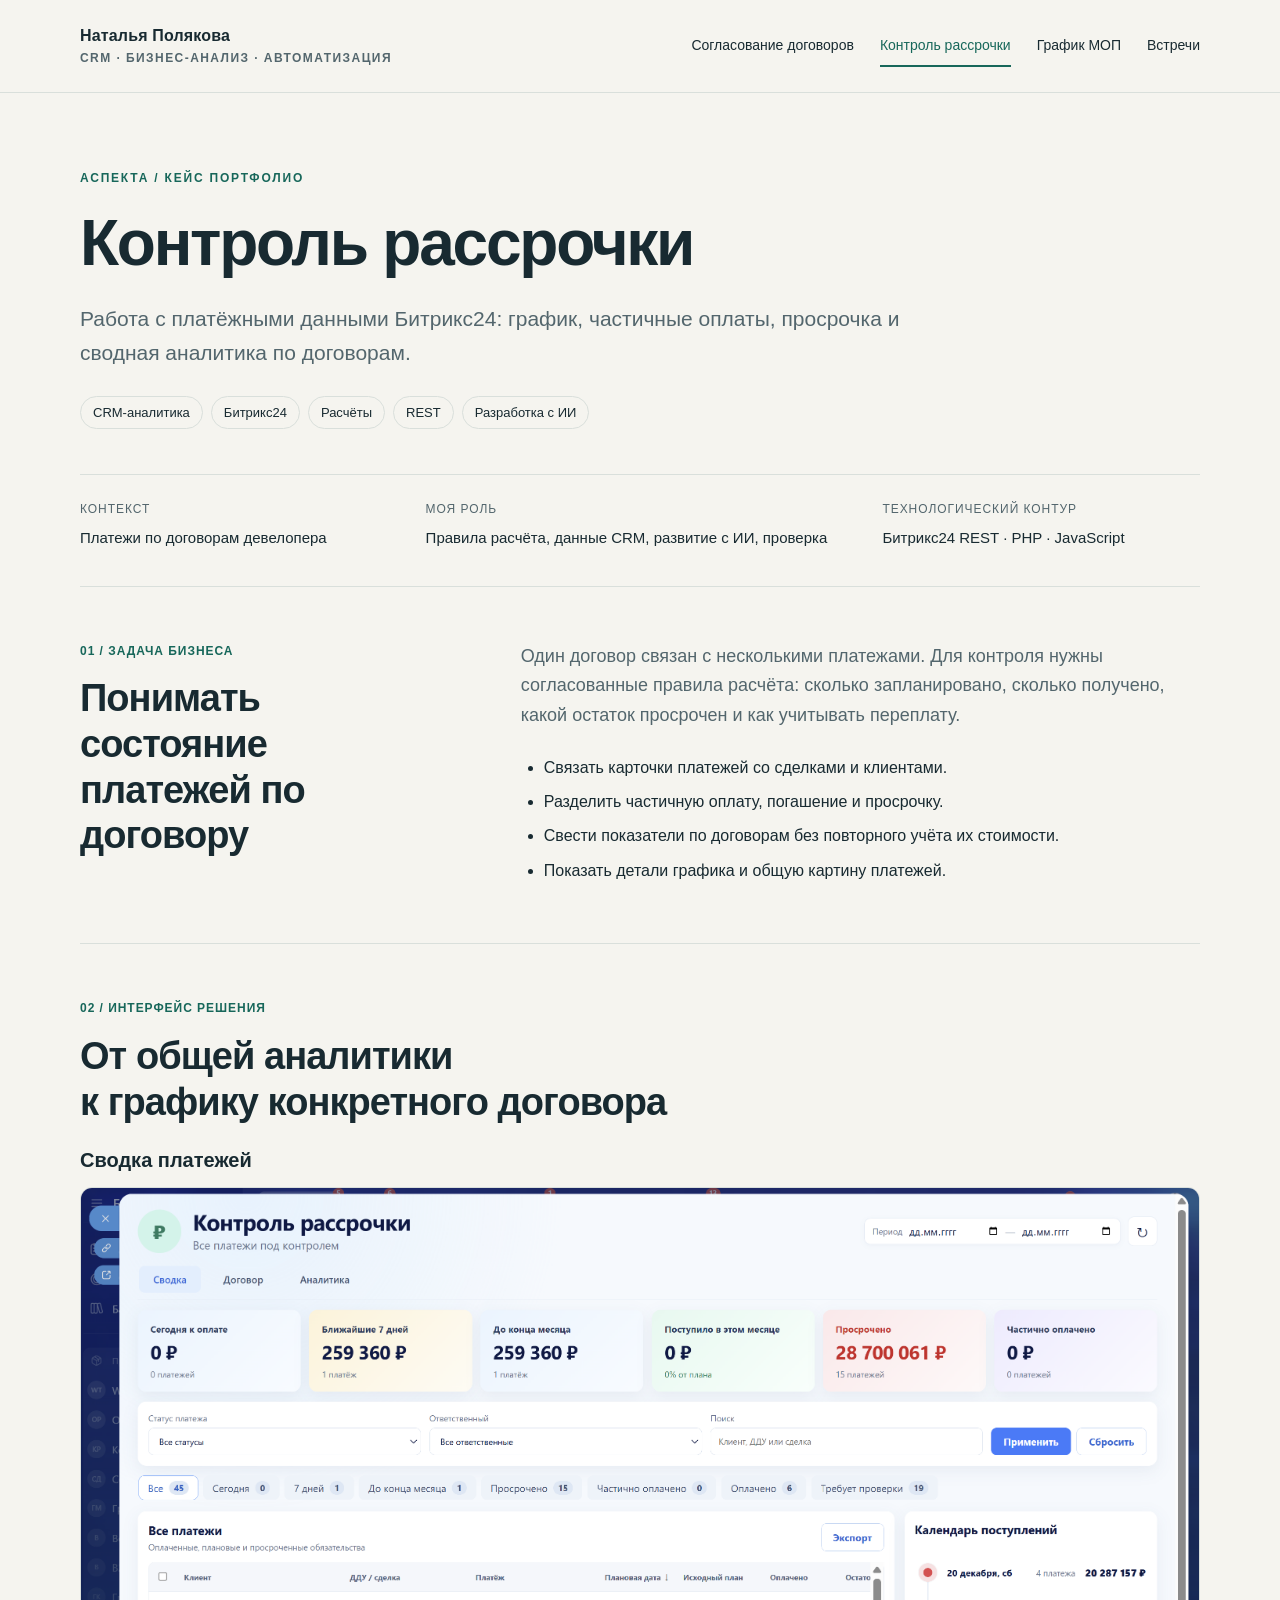
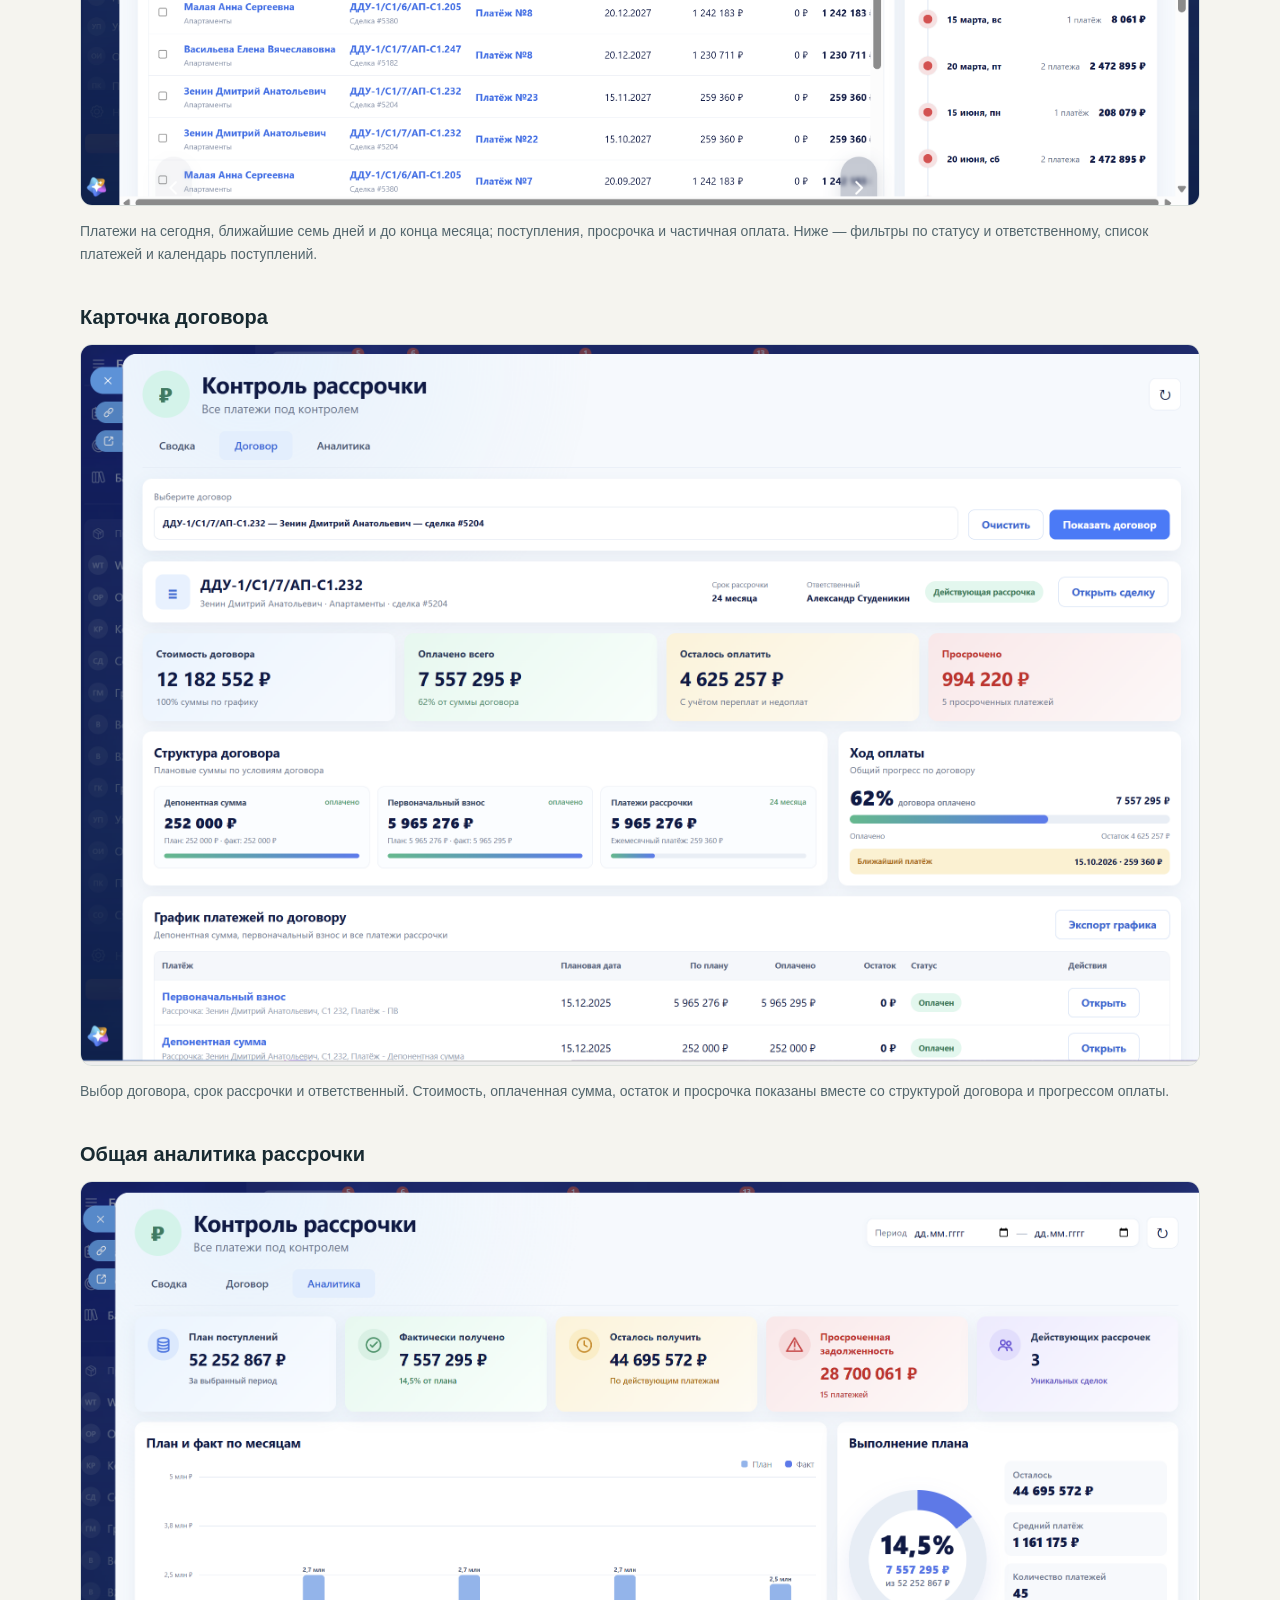
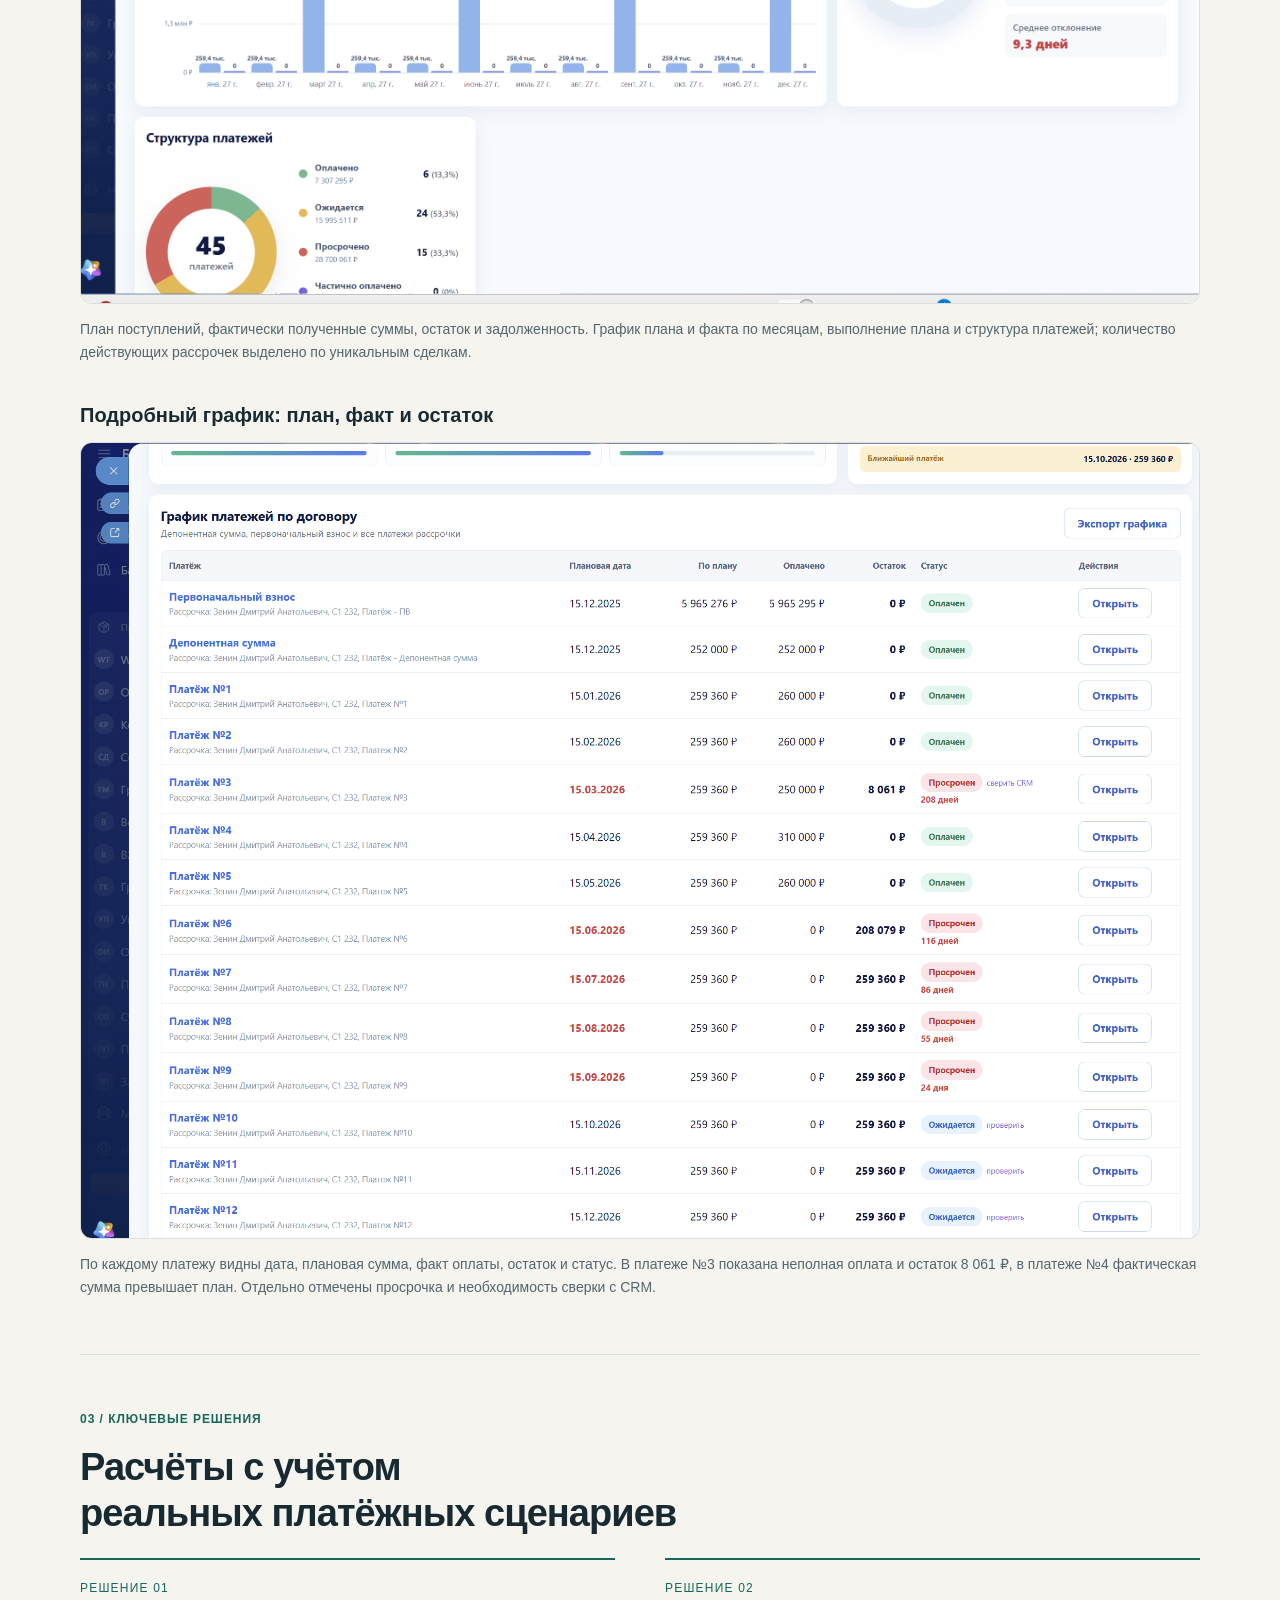
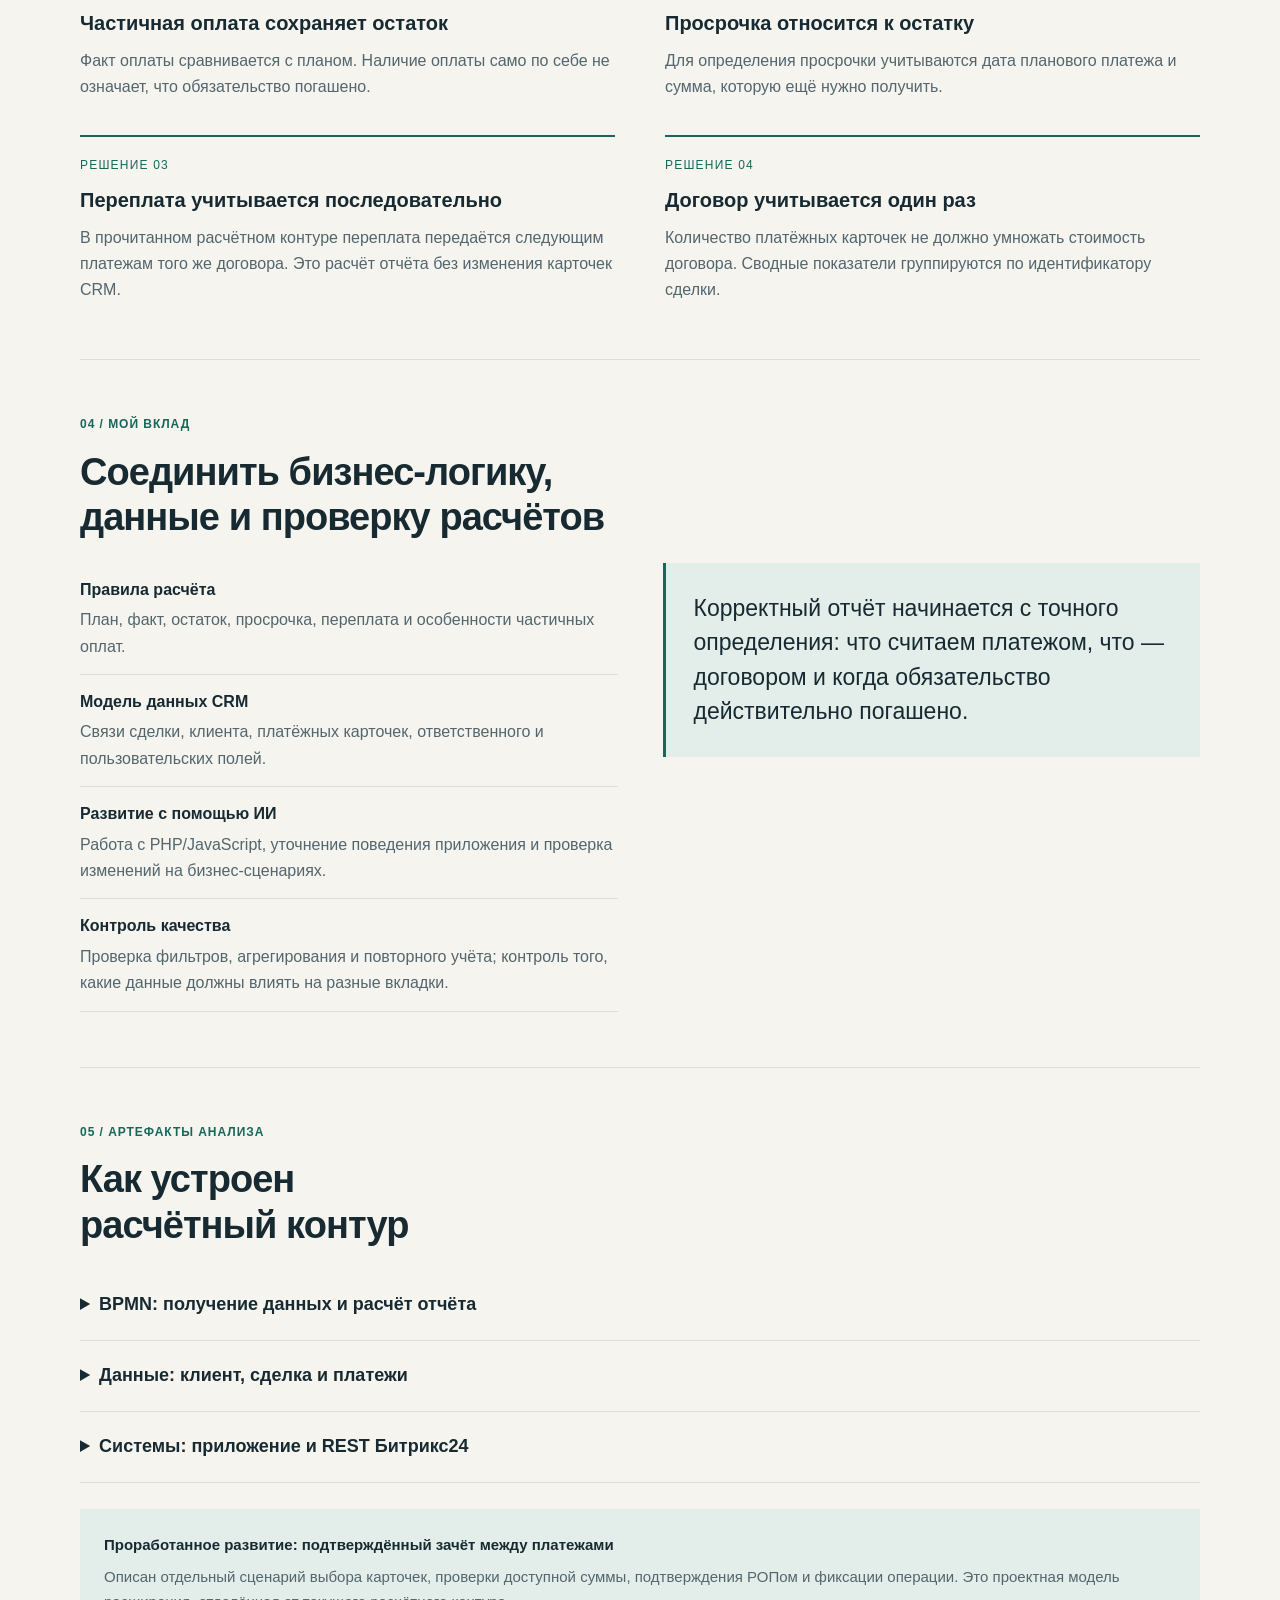
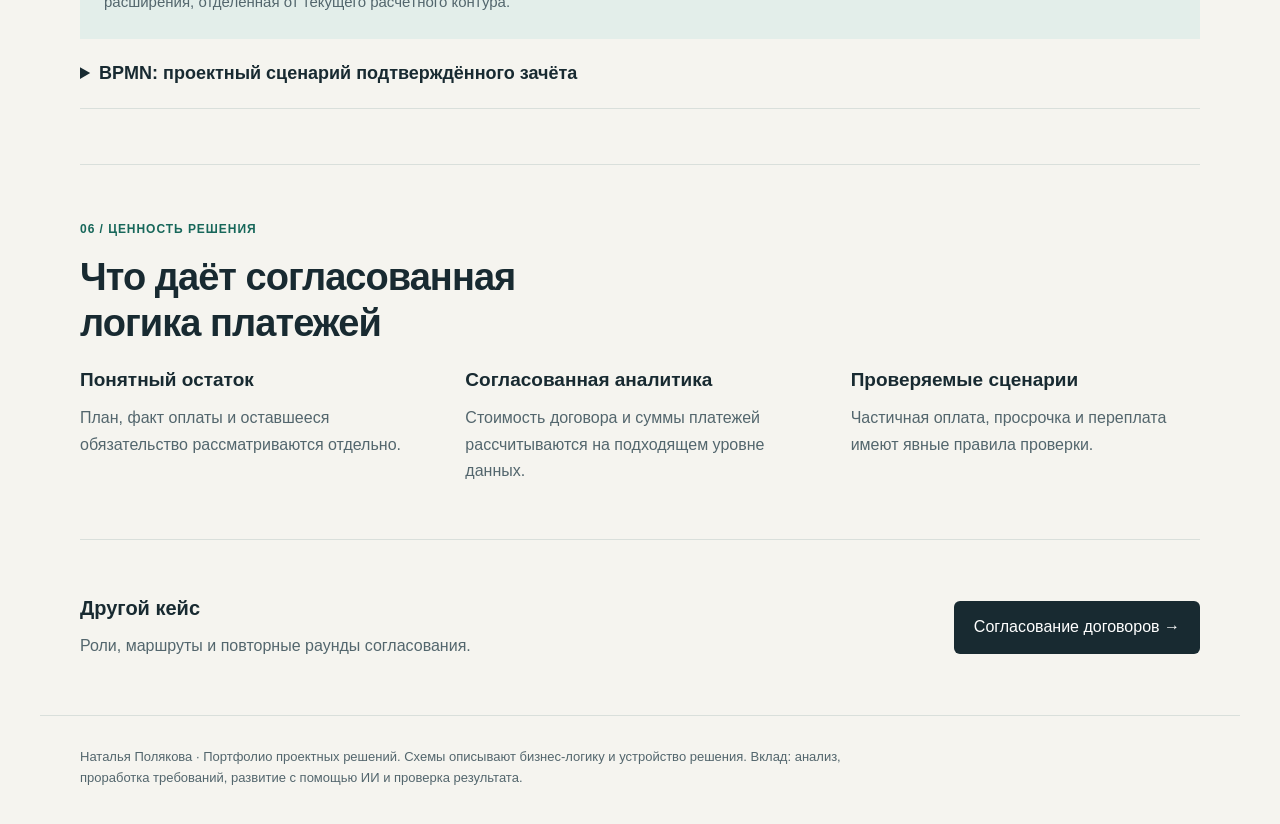
==== installments.html @ d1215574 "Publish portfolio case studies" ====
<!doctype html><html lang="ru"><head><meta charset="utf-8"><meta name="viewport" content="width=device-width,initial-scale=1"><meta name="description" content="Работа с платёжными данными Битрикс24: график, частичные оплаты, просрочка и сводная аналитика по договорам."><title>Контроль рассрочки — Наталья Полякова</title><link rel="stylesheet" href="style.css"></head><body><header><div class="header-inner"><div class="name">Наталья Полякова<span>CRM · Бизнес-анализ · Автоматизация</span></div><nav aria-label="Кейсы портфолио"><a href="index.html" >Согласование договоров</a><a href="installments.html" aria-current=page>Контроль рассрочки</a><a href="mop.html" >График МОП</a><a href="meetings.html" >Встречи</a></nav></div></header><main><div class="hero"><p class="eyebrow">Аспекта / Кейс портфолио</p><h1>Контроль рассрочки</h1><p class="lead">Работа с платёжными данными Битрикс24: график, частичные оплаты, просрочка и сводная аналитика по договорам.</p><div class="tags"><span class="tag">CRM-аналитика</span><span class="tag">Битрикс24</span><span class="tag">Расчёты</span><span class="tag">REST</span><span class="tag">Разработка с ИИ</span></div></div><div class="facts"><div><span class="fact-label">Контекст</span><div class="fact-text">Платежи по договорам девелопера</div></div><div><span class="fact-label">Моя роль</span><div class="fact-text">Правила расчёта, данные CRM, развитие с ИИ, проверка</div></div><div><span class="fact-label">Технологический контур</span><div class="fact-text">Битрикс24 REST · PHP · JavaScript</div></div></div><section><div class="intro-grid"><div><div class="section-label">01 / Задача бизнеса</div><h2>Понимать состояние<br>платежей по договору</h2></div><div><p>Один договор связан с несколькими платежами. Для контроля нужны согласованные правила расчёта: сколько запланировано, сколько получено, какой остаток просрочен и как учитывать переплату.</p><ul class="points"><li>Связать карточки платежей со сделками и клиентами.</li><li>Разделить частичную оплату, погашение и просрочку.</li><li>Свести показатели по договорам без повторного учёта их стоимости.</li><li>Показать детали графика и общую картину платежей.</li></ul></div></div></section><section><div class="section-label">02 / Интерфейс решения</div><h2>От общей аналитики<br>к графику конкретного договора</h2><figure><h3>Сводка платежей</h3><a href="screenshots/installments-overview.png" target="_blank" rel="noopener" aria-label="Открыть крупно: Сводка платежей"><img class="screen-image" loading="lazy" width="2855" height="1575" src="screenshots/installments-overview.png" alt="Сводка платежей"></a><figcaption>Платежи на сегодня, ближайшие семь дней и до конца месяца; поступления, просрочка и частичная оплата. Ниже — фильтры по статусу и ответственному, список платежей и календарь поступлений.</figcaption></figure><div class="screen-stack"><figure><h3>Карточка договора</h3><a href="screenshots/installments-contract.png" target="_blank" rel="noopener" aria-label="Открыть крупно: Карточка договора"><img class="screen-image" loading="lazy" width="2490" height="1604" src="screenshots/installments-contract.png" alt="Карточка договора"></a><figcaption>Выбор договора, срок рассрочки и ответственный. Стоимость, оплаченная сумма, остаток и просрочка показаны вместе со структурой договора и прогрессом оплаты.</figcaption></figure><figure><h3>Общая аналитика рассрочки</h3><a href="screenshots/installments-analytics.png" target="_blank" rel="noopener" aria-label="Открыть крупно: Общая аналитика рассрочки"><img class="screen-image" loading="lazy" width="2515" height="1620" src="screenshots/installments-analytics.png" alt="Общая аналитика рассрочки"></a><figcaption>План поступлений, фактически полученные суммы, остаток и задолженность. График плана и факта по месяцам, выполнение плана и структура платежей; количество действующих рассрочек выделено по уникальным сделкам.</figcaption></figure><figure><h3>Подробный график: план, факт и остаток</h3><a href="screenshots/installments-schedule.png" target="_blank" rel="noopener" aria-label="Открыть крупно: Подробный график: план, факт и остаток"><img class="screen-image" loading="lazy" width="2169" height="1543" src="screenshots/installments-schedule.png" alt="Подробный график: план, факт и остаток"></a><figcaption>По каждому платежу видны дата, плановая сумма, факт оплаты, остаток и статус. В платеже №3 показана неполная оплата и остаток 8 061 ₽, в платеже №4 фактическая сумма превышает план. Отдельно отмечены просрочка и необходимость сверки с CRM.</figcaption></figure></div></section><section><div class="section-label">03 / Ключевые решения</div><h2>Расчёты с учётом<br>реальных платёжных сценариев</h2><div class="decisions"><article class="decision"><span class="decision-number">РЕШЕНИЕ 01</span><h3>Частичная оплата сохраняет остаток</h3><p>Факт оплаты сравнивается с планом. Наличие оплаты само по себе не означает, что обязательство погашено.</p></article><article class="decision"><span class="decision-number">РЕШЕНИЕ 02</span><h3>Просрочка относится к остатку</h3><p>Для определения просрочки учитываются дата планового платежа и сумма, которую ещё нужно получить.</p></article><article class="decision"><span class="decision-number">РЕШЕНИЕ 03</span><h3>Переплата учитывается последовательно</h3><p>В прочитанном расчётном контуре переплата передаётся следующим платежам того же договора. Это расчёт отчёта без изменения карточек CRM.</p></article><article class="decision"><span class="decision-number">РЕШЕНИЕ 04</span><h3>Договор учитывается один раз</h3><p>Количество платёжных карточек не должно умножать стоимость договора. Сводные показатели группируются по идентификатору сделки.</p></article></div></section><section><div class="section-label">04 / Мой вклад</div><h2>Соединить бизнес-логику,<br>данные и проверку расчётов</h2><div class="role-grid"><ul class="role-list"><li><strong>Правила расчёта</strong><span>План, факт, остаток, просрочка, переплата и особенности частичных оплат.</span></li><li><strong>Модель данных CRM</strong><span>Связи сделки, клиента, платёжных карточек, ответственного и пользовательских полей.</span></li><li><strong>Развитие с помощью ИИ</strong><span>Работа с PHP/JavaScript, уточнение поведения приложения и проверка изменений на бизнес-сценариях.</span></li><li><strong>Контроль качества</strong><span>Проверка фильтров, агрегирования и повторного учёта; контроль того, какие данные должны влиять на разные вкладки.</span></li></ul><p class="quote">Корректный отчёт начинается с точного определения: что считаем платежом, что — договором и когда обязательство действительно погашено.</p></div></section><section><div class="section-label">05 / Артефакты анализа</div><h2>Как устроен<br>расчётный контур</h2><details><summary>BPMN: получение данных и расчёт отчёта</summary><p>Модель по прочитанному снимку кода: чтение данных CRM, группировка платежей, расчёт и построение представления.</p><div class="diagram-wrap "><img loading="lazy" src="assets/installments-current.svg" alt="BPMN: получение данных и расчёт отчёта"></div><div class="diagram-links"><a href="assets/installments-current.svg" target="_blank" rel="noopener">Открыть схему крупно</a><a href="assets/installments-current.bpmn" download>Скачать BPMN</a></div></details><details><summary>Данные: клиент, сделка и платежи</summary><p>Действующие сущности CRM и расчётные строки отчёта. Журнал подтверждённых зачётов выделен как предлагаемое расширение.</p><div class="diagram-wrap compact"><img loading="lazy" src="assets/installments-data.svg" alt="Данные: клиент, сделка и платежи"></div><div class="diagram-links"><a href="assets/installments-data.svg" target="_blank" rel="noopener">Открыть схему крупно</a></div></details><details><summary>Системы: приложение и REST Битрикс24</summary><p>Получение платежей, сделок, контактов и пользователей; расчёт и формирование аналитики.</p><div class="diagram-wrap compact"><img loading="lazy" src="assets/installments-systems.svg" alt="Системы: приложение и REST Битрикс24"></div><div class="diagram-links"><a href="assets/installments-systems.svg" target="_blank" rel="noopener">Открыть схему крупно</a></div></details><div class="future"><strong>Проработанное развитие: подтверждённый зачёт между платежами</strong><p>Описан отдельный сценарий выбора карточек, проверки доступной суммы, подтверждения РОПом и фиксации операции. Это проектная модель расширения, отделённая от текущего расчётного контура.</p></div><details><summary>BPMN: проектный сценарий подтверждённого зачёта</summary><p>Сценарий расширения с повторной проверкой данных, защитой от дублей и сверкой результата записи.</p><div class="diagram-wrap "><img loading="lazy" src="assets/installments-transfer-proposed.svg" alt="BPMN: проектный сценарий подтверждённого зачёта"></div><div class="diagram-links"><a href="assets/installments-transfer-proposed.svg" target="_blank" rel="noopener">Открыть схему крупно</a><a href="assets/installments-transfer-proposed.bpmn" download>Скачать BPMN</a></div></details></section><section><div class="section-label">06 / Ценность решения</div><h2>Что даёт согласованная<br>логика платежей</h2><div class="outcomes"><article><h3>Понятный остаток</h3><p>План, факт оплаты и оставшееся обязательство рассматриваются отдельно.</p></article><article><h3>Согласованная аналитика</h3><p>Стоимость договора и суммы платежей рассчитываются на подходящем уровне данных.</p></article><article><h3>Проверяемые сценарии</h3><p>Частичная оплата, просрочка и переплата имеют явные правила проверки.</p></article></div></section><section class="next-case"><div><h3>Другой кейс</h3><p>Роли, маршруты и повторные раунды согласования.</p></div><a class="next-link" href="index.html">Согласование договоров →</a></section></main><footer><p>Наталья Полякова · Портфолио проектных решений. Схемы описывают бизнес-логику и устройство решения. Вклад: анализ, проработка требований, развитие с помощью ИИ и проверка результата.</p></footer></body></html>
---- style.css ----
:root{--ink:#182a31;--muted:#53666d;--paper:#f5f4ef;--line:#d9dfdb;--accent:#17675a;--soft:#e3eeea;--white:#fff}
*{box-sizing:border-box}html{scroll-behavior:smooth}body{margin:0;background:var(--paper);color:var(--ink);font:16px/1.65 'Segoe UI',Arial,sans-serif}a{color:inherit;text-underline-offset:4px}a:focus-visible{outline:3px solid #ba7325;outline-offset:5px}header{border-bottom:1px solid var(--line)}.header-inner,main,footer{max-width:1200px;margin:auto;padding-left:40px;padding-right:40px}.header-inner{display:flex;align-items:center;justify-content:space-between;gap:24px;padding-top:23px;padding-bottom:23px}.name{font-weight:650;letter-spacing:.01em}.name span{display:block;font-size:12px;letter-spacing:.12em;text-transform:uppercase;color:var(--muted)}nav{display:flex;flex-wrap:wrap;gap:10px 26px;font-size:14px}nav a{text-decoration:none;padding:8px 0;border-bottom:2px solid transparent}nav a[aria-current=page]{border-color:var(--accent);color:var(--accent)}.hero{padding:76px 0 45px;max-width:990px}.eyebrow{font-size:12px;font-weight:650;letter-spacing:.15em;text-transform:uppercase;color:var(--accent);margin:0 0 20px}h1{font-size:clamp(38px,5vw,68px);line-height:1.07;letter-spacing:-.035em;margin:0 0 25px;font-weight:650}h2{font-size:clamp(26px,3vw,38px);line-height:1.2;letter-spacing:-.025em;margin:0 0 22px;font-weight:650}h3{font-size:20px;line-height:1.3;margin:0 0 12px}.lead{font-size:21px;line-height:1.6;max-width:820px;color:var(--muted);margin:0}.tags{display:flex;flex-wrap:wrap;gap:8px;margin:26px 0 0}.tag{font-size:13px;border:1px solid var(--line);border-radius:30px;padding:5px 12px}.facts{display:grid;grid-template-columns:1fr 1.35fr 1fr;gap:28px;padding:25px 0 35px;border-top:1px solid var(--line)}.fact-label{display:block;font-size:12px;letter-spacing:.08em;text-transform:uppercase;color:var(--muted);margin-bottom:6px}.fact-text{font-size:15px}section{padding:55px 0;border-top:1px solid var(--line)}.section-label{font-size:12px;color:var(--accent);font-weight:650;letter-spacing:.08em;text-transform:uppercase;margin-bottom:15px}.intro-grid{display:grid;grid-template-columns:.7fr 1.3fr;gap:75px}.intro-grid p{margin-top:0;color:var(--muted);font-size:18px}.points{margin:20px 0 0;padding-left:23px}.points li{padding:4px 0}.screen-placeholder{background:var(--soft);border:1px dashed #98b4aa;min-height:340px;display:flex;align-items:center;justify-content:center;text-align:center;padding:45px;border-radius:12px}.screen-placeholder strong{display:block;font-size:24px;line-height:1.3;font-weight:550;margin:10px 0}.screen-placeholder p{margin:0;color:var(--muted);font-size:14px;max-width:500px}.screen-marker{font-size:12px;letter-spacing:.1em;text-transform:uppercase;color:var(--accent)}.screen-placeholder.small{min-height:250px}.screen-placeholder.small strong{font-size:20px}.screen-image{display:block;width:100%;height:auto;border:1px solid var(--line);border-radius:12px}figure{margin:0}figcaption{font-size:14px;color:var(--muted);margin-top:14px}.screen-grid{display:grid;grid-template-columns:1fr 1fr;gap:28px;margin-top:30px}.decisions{display:grid;grid-template-columns:1fr 1fr;gap:34px 50px}.decision{border-top:2px solid var(--accent);padding-top:19px}.decision p{margin:0;color:var(--muted)}.decision-number{font-size:12px;color:var(--accent);letter-spacing:.1em;display:block;margin-bottom:11px}.role-grid{display:grid;grid-template-columns:1fr 1fr;gap:45px}.role-list{padding:0;list-style:none;margin:0}.role-list li{padding:14px 0;border-bottom:1px solid var(--line)}.role-list strong{display:block;margin-bottom:4px}.role-list span{color:var(--muted)}.quote{font-size:23px;line-height:1.5;margin:0;padding:28px;background:var(--soft);border-left:3px solid var(--accent);align-self:start}.diagram-wrap{background:var(--white);border:1px solid var(--line);overflow:auto;margin-top:16px;border-radius:8px}.diagram-wrap img{display:block;width:1650px;max-width:none;height:auto}.diagram-wrap.compact img{width:100%;max-width:100%;min-width:680px}.diagram-links{display:flex;flex-wrap:wrap;gap:12px 24px;font-size:14px;margin-top:14px;color:var(--accent)}details{border-bottom:1px solid var(--line);padding:20px 0}summary{font-size:18px;font-weight:600;cursor:pointer}details p{color:var(--muted)}.outcomes{display:grid;grid-template-columns:repeat(3,1fr);gap:36px}.outcomes p{color:var(--muted);margin:0}.outcomes h3{font-size:19px}.future{margin-top:26px;padding:24px;background:var(--soft);font-size:15px}.future p{margin:8px 0 0;color:var(--muted)}.next-case{display:flex;justify-content:space-between;gap:25px;align-items:center}.next-case p{color:var(--muted);margin:0}.next-link{background:var(--ink);color:var(--white);padding:13px 20px;text-decoration:none;border-radius:6px;white-space:nowrap}footer{padding-top:30px;padding-bottom:35px;font-size:13px;color:var(--muted);border-top:1px solid var(--line)}footer p{margin:0;max-width:820px}@media(max-width:760px){.header-inner,main,footer{padding-left:22px;padding-right:22px}.header-inner{align-items:start;flex-direction:column;gap:10px}.hero{padding-top:42px}.lead{font-size:18px}.facts,.intro-grid,.screen-grid,.role-grid,.outcomes{grid-template-columns:1fr;gap:23px}.decisions{grid-template-columns:1fr;gap:26px}.intro-grid{gap:10px}.next-case{align-items:start;flex-direction:column}.screen-placeholder{min-height:235px;padding:24px}.screen-placeholder strong{font-size:21px}section{padding:38px 0}.quote{font-size:20px}.diagram-wrap.compact img{min-width:680px}.tags{margin-top:20px}}@media print{header nav,.next-case,.diagram-links{display:none}body{background:white}.hero{padding-top:25px}section{padding:25px 0}.diagram-wrap img,.diagram-wrap.compact img{width:100%;min-width:0}.screen-placeholder{min-height:160px}h2,h3{break-after:avoid}figure,.decision{break-inside:avoid}}

.screen-stack{display:grid;grid-template-columns:minmax(0,1fr);gap:38px;margin-top:38px}.screen-image{transition:box-shadow .15s}.screen-image:hover{box-shadow:0 8px 30px #182a3114}figure h3{margin-bottom:14px}figcaption strong{color:var(--ink)}

.analysis-table-wrap{overflow-x:auto;margin:30px 0}.analysis-table{width:100%;border-collapse:collapse;text-align:left;font-size:15px}.analysis-table caption{text-align:left;font-weight:650;margin-bottom:16px}.analysis-table th,.analysis-table td{vertical-align:top;padding:18px;border-bottom:1px solid var(--line)}.analysis-table thead{background:var(--soft)}.analysis-table tbody th{width:34%;font-weight:600}.analysis-table td{color:var(--muted)}@media(max-width:700px){.analysis-table{min-width:560px}.header-inner{align-items:flex-start}}
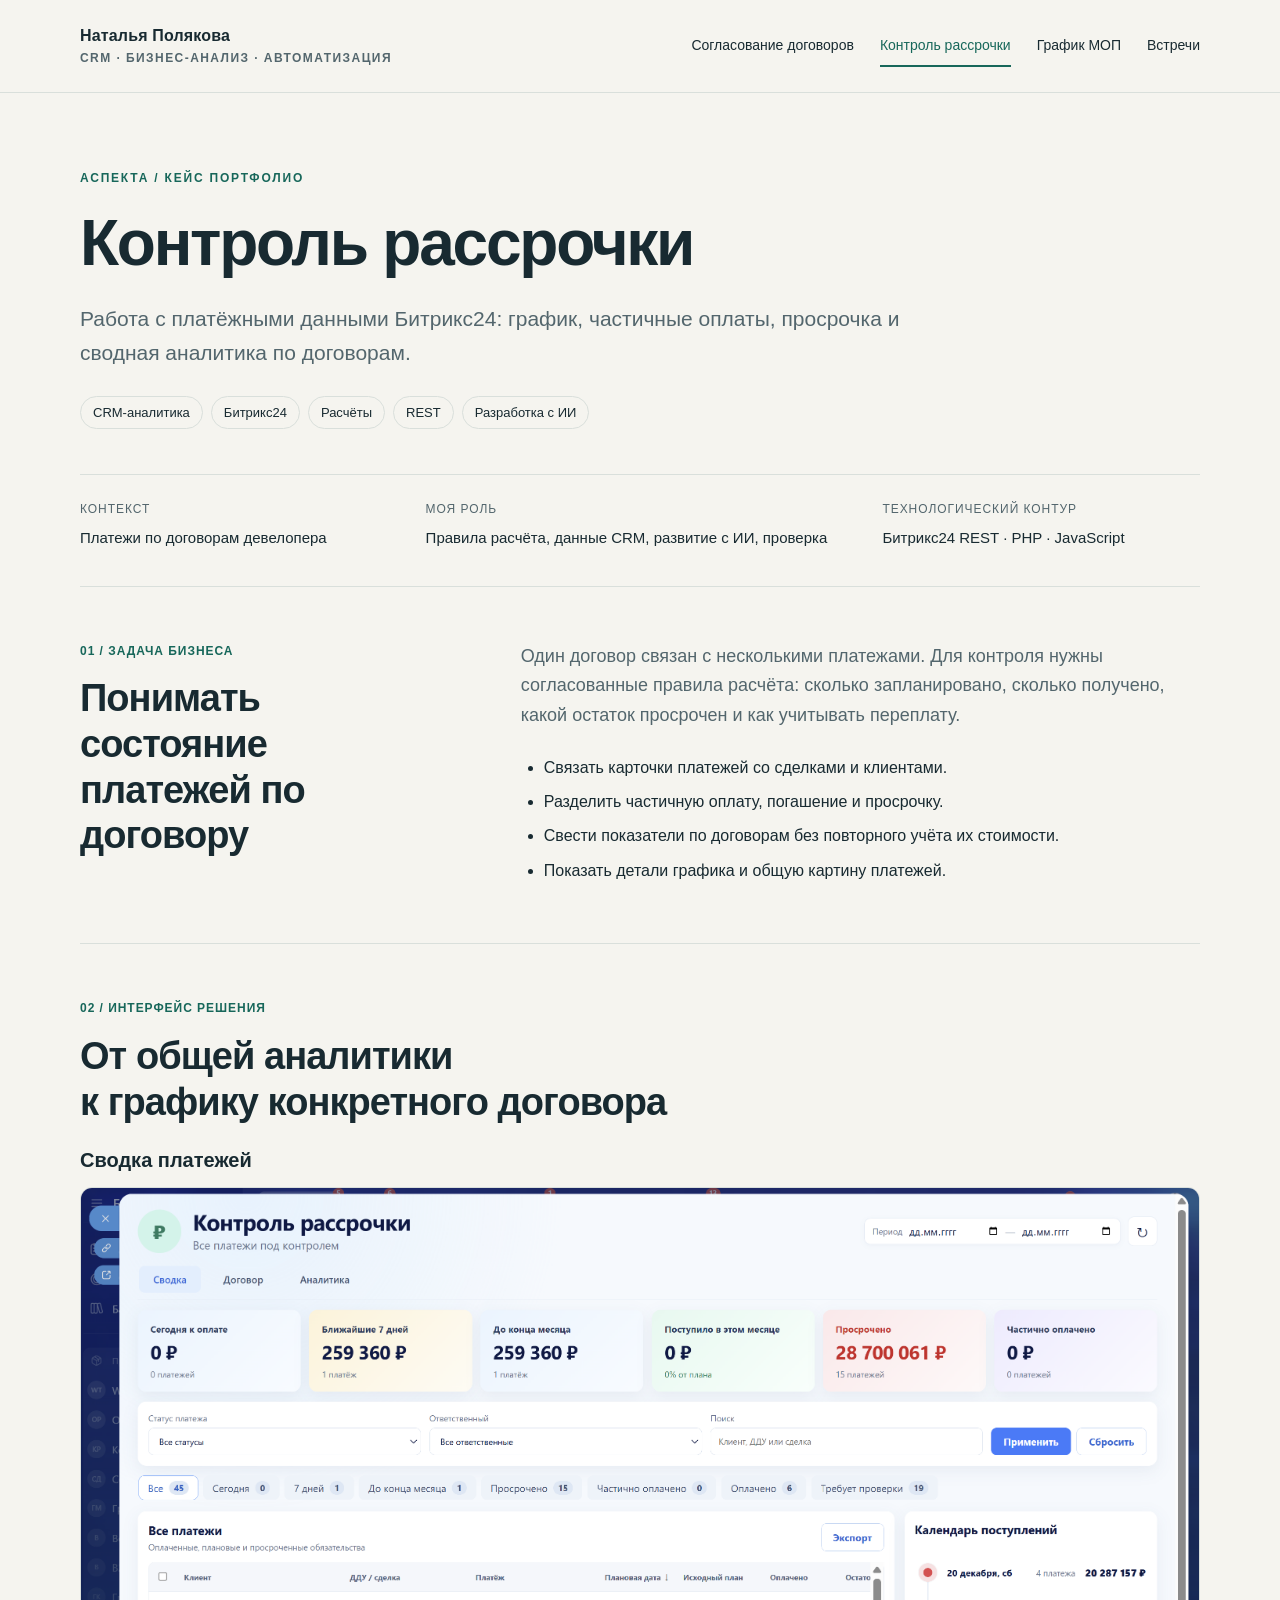
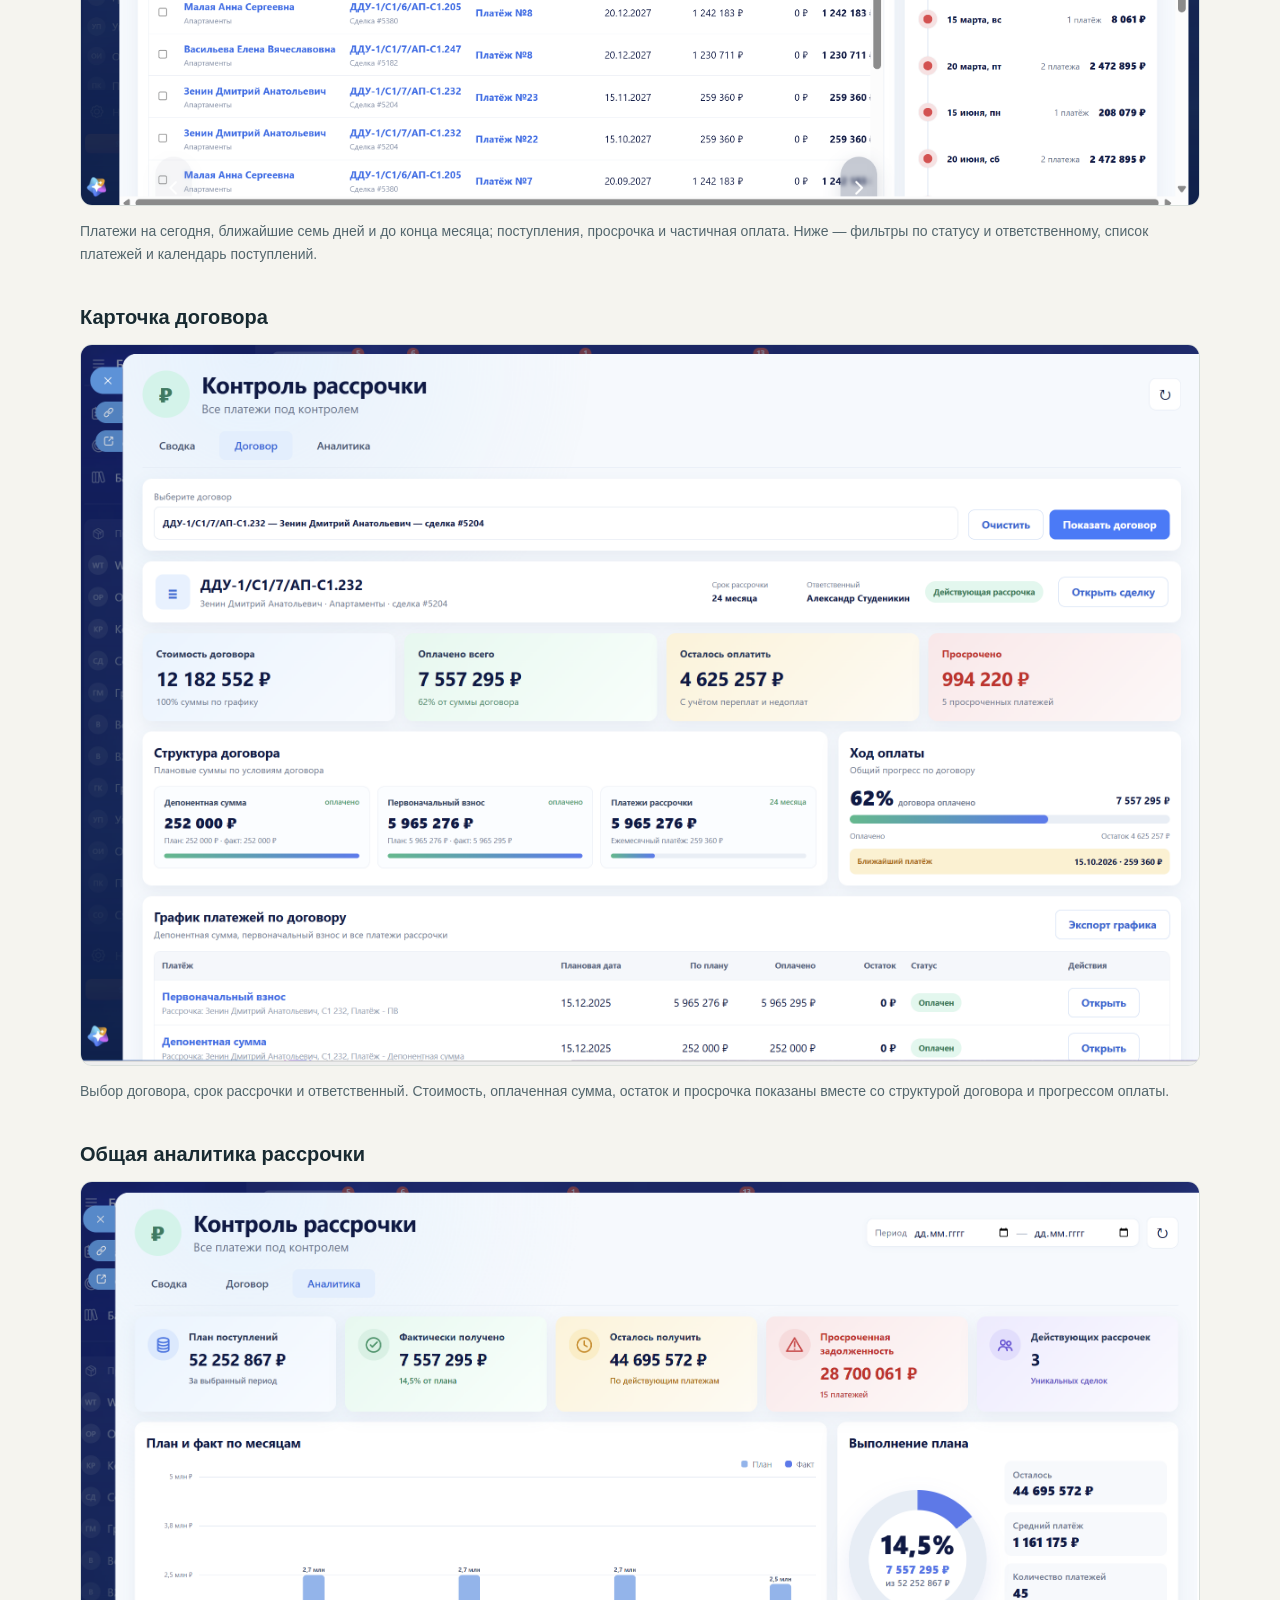
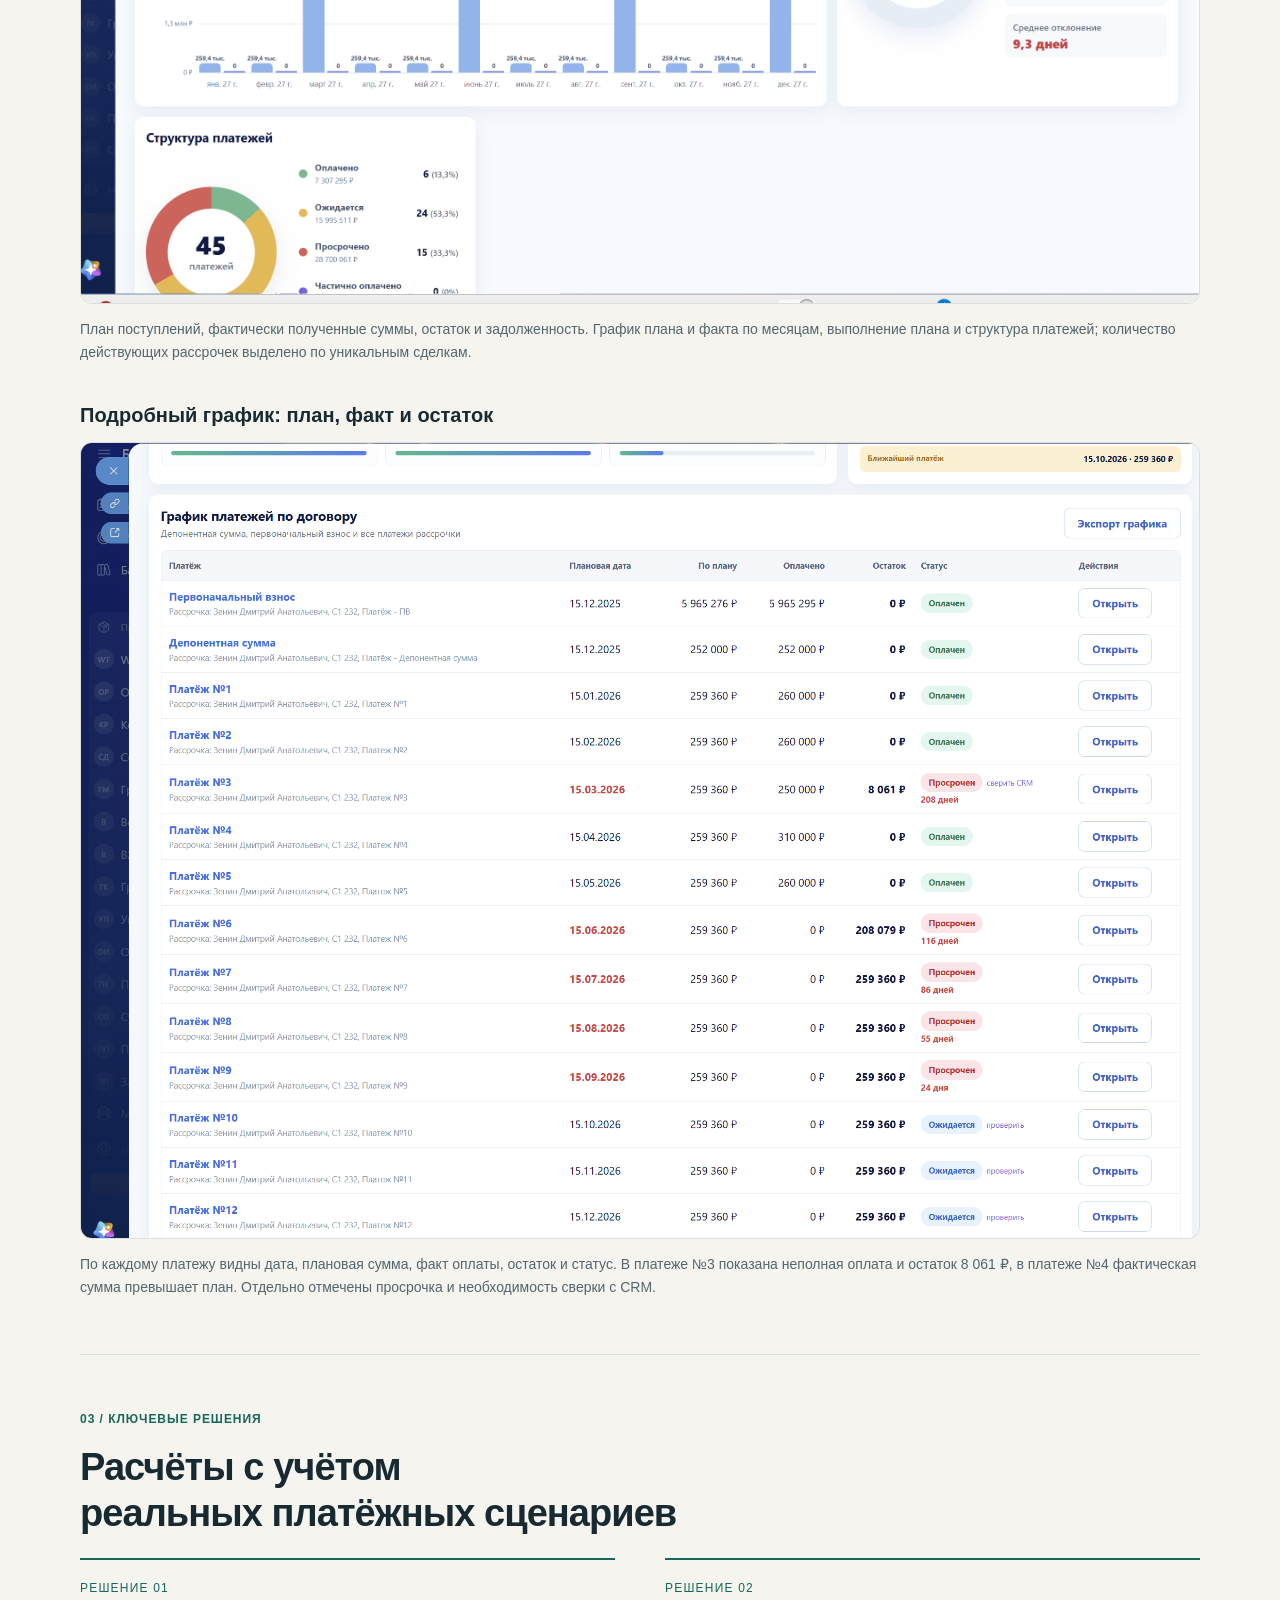
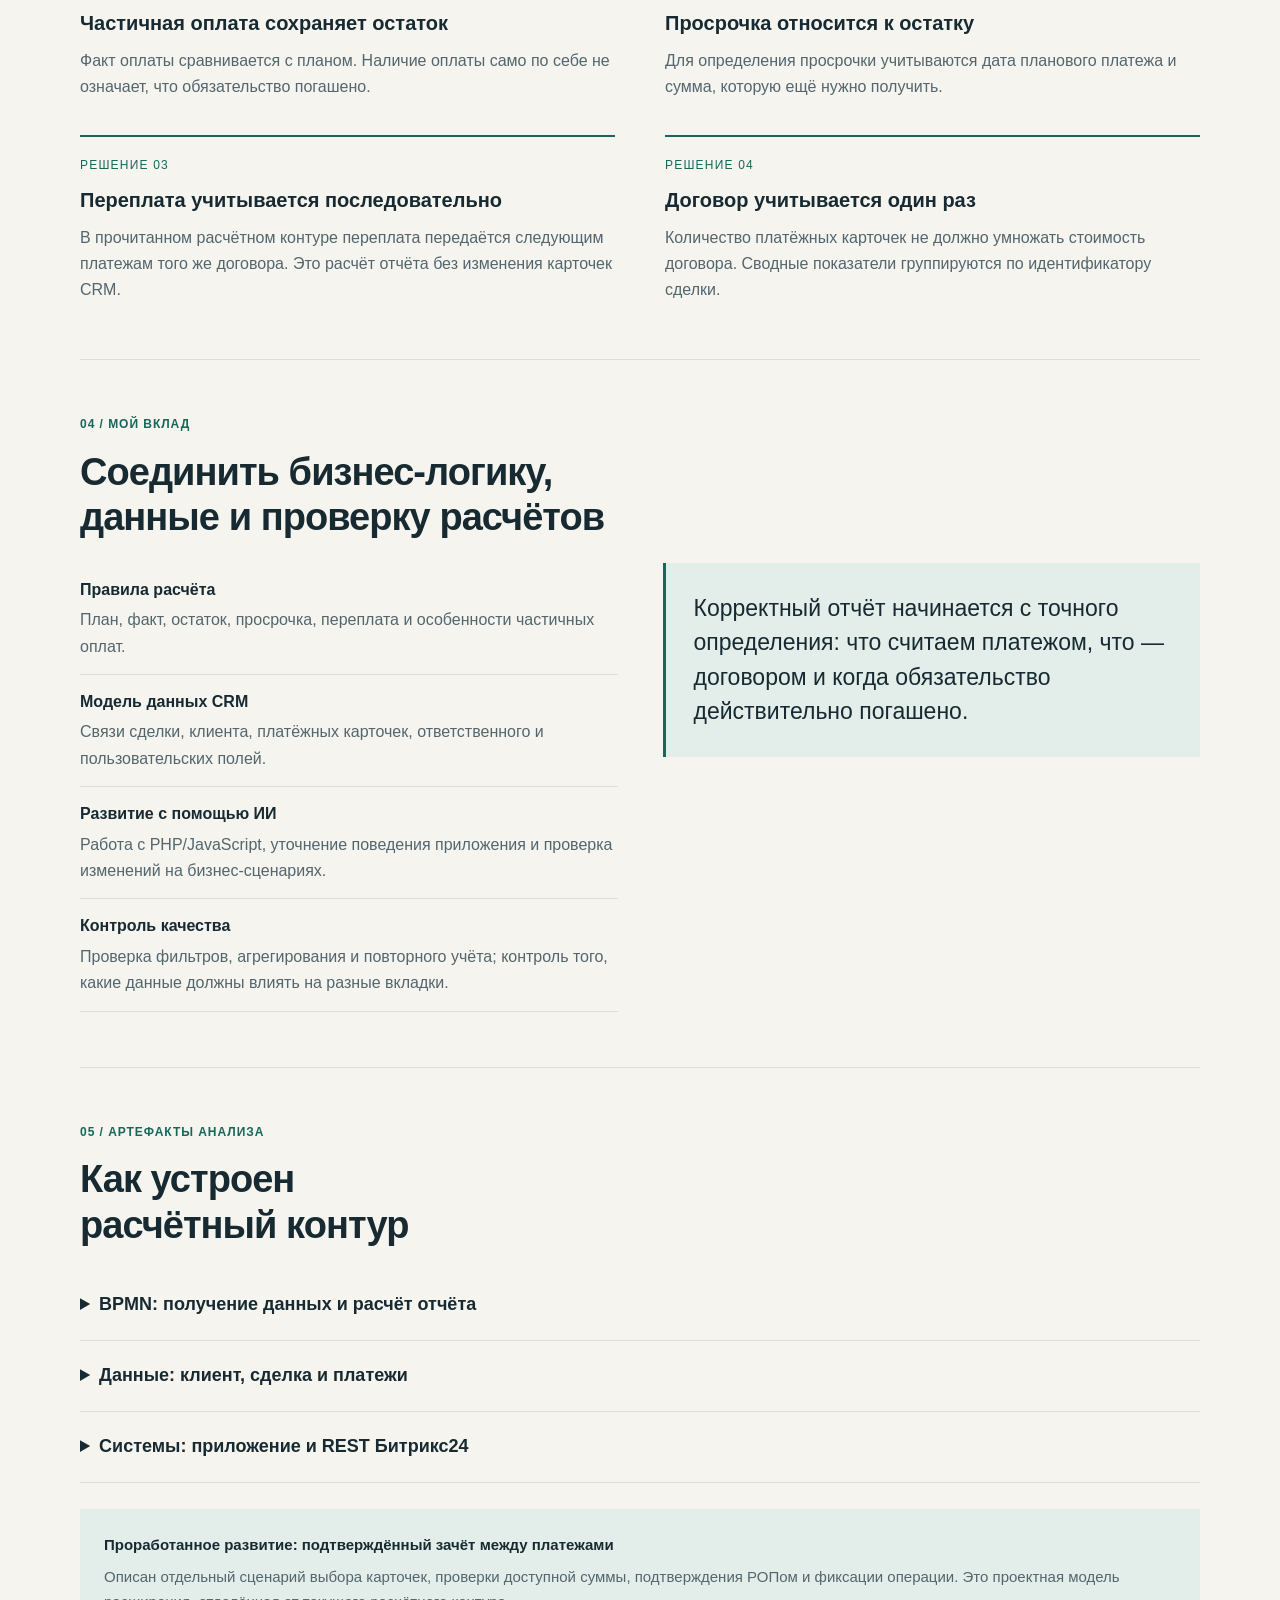
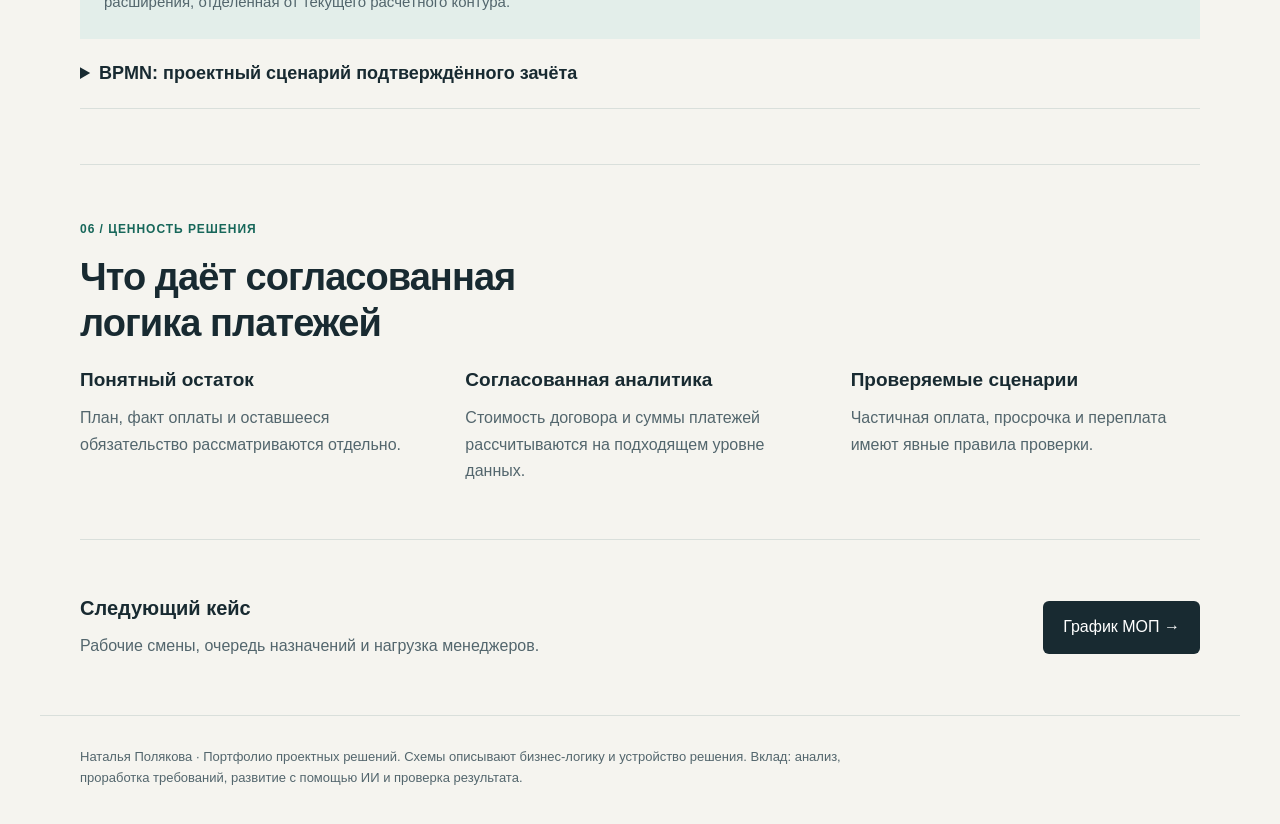
==== commit 98bed26a: "Make next case navigation cycle through all four pages" ====
--- a/installments.html
+++ b/installments.html
@@ -1 +1 @@
-<!doctype html><html lang="ru"><head><meta charset="utf-8"><meta name="viewport" content="width=device-width,initial-scale=1"><meta name="description" content="Работа с платёжными данными Битрикс24: график, частичные оплаты, просрочка и сводная аналитика по договорам."><title>Контроль рассрочки — Наталья Полякова</title><link rel="stylesheet" href="style.css"></head><body><header><div class="header-inner"><div class="name">Наталья Полякова<span>CRM · Бизнес-анализ · Автоматизация</span></div><nav aria-label="Кейсы портфолио"><a href="index.html" >Согласование договоров</a><a href="installments.html" aria-current=page>Контроль рассрочки</a><a href="mop.html" >График МОП</a><a href="meetings.html" >Встречи</a></nav></div></header><main><div class="hero"><p class="eyebrow">Аспекта / Кейс портфолио</p><h1>Контроль рассрочки</h1><p class="lead">Работа с платёжными данными Битрикс24: график, частичные оплаты, просрочка и сводная аналитика по договорам.</p><div class="tags"><span class="tag">CRM-аналитика</span><span class="tag">Битрикс24</span><span class="tag">Расчёты</span><span class="tag">REST</span><span class="tag">Разработка с ИИ</span></div></div><div class="facts"><div><span class="fact-label">Контекст</span><div class="fact-text">Платежи по договорам девелопера</div></div><div><span class="fact-label">Моя роль</span><div class="fact-text">Правила расчёта, данные CRM, развитие с ИИ, проверка</div></div><div><span class="fact-label">Технологический контур</span><div class="fact-text">Битрикс24 REST · PHP · JavaScript</div></div></div><section><div class="intro-grid"><div><div class="section-label">01 / Задача бизнеса</div><h2>Понимать состояние<br>платежей по договору</h2></div><div><p>Один договор связан с несколькими платежами. Для контроля нужны согласованные правила расчёта: сколько запланировано, сколько получено, какой остаток просрочен и как учитывать переплату.</p><ul class="points"><li>Связать карточки платежей со сделками и клиентами.</li><li>Разделить частичную оплату, погашение и просрочку.</li><li>Свести показатели по договорам без повторного учёта их стоимости.</li><li>Показать детали графика и общую картину платежей.</li></ul></div></div></section><section><div class="section-label">02 / Интерфейс решения</div><h2>От общей аналитики<br>к графику конкретного договора</h2><figure><h3>Сводка платежей</h3><a href="screenshots/installments-overview.png" target="_blank" rel="noopener" aria-label="Открыть крупно: Сводка платежей"><img class="screen-image" loading="lazy" width="2855" height="1575" src="screenshots/installments-overview.png" alt="Сводка платежей"></a><figcaption>Платежи на сегодня, ближайшие семь дней и до конца месяца; поступления, просрочка и частичная оплата. Ниже — фильтры по статусу и ответственному, список платежей и календарь поступлений.</figcaption></figure><div class="screen-stack"><figure><h3>Карточка договора</h3><a href="screenshots/installments-contract.png" target="_blank" rel="noopener" aria-label="Открыть крупно: Карточка договора"><img class="screen-image" loading="lazy" width="2490" height="1604" src="screenshots/installments-contract.png" alt="Карточка договора"></a><figcaption>Выбор договора, срок рассрочки и ответственный. Стоимость, оплаченная сумма, остаток и просрочка показаны вместе со структурой договора и прогрессом оплаты.</figcaption></figure><figure><h3>Общая аналитика рассрочки</h3><a href="screenshots/installments-analytics.png" target="_blank" rel="noopener" aria-label="Открыть крупно: Общая аналитика рассрочки"><img class="screen-image" loading="lazy" width="2515" height="1620" src="screenshots/installments-analytics.png" alt="Общая аналитика рассрочки"></a><figcaption>План поступлений, фактически полученные суммы, остаток и задолженность. График плана и факта по месяцам, выполнение плана и структура платежей; количество действующих рассрочек выделено по уникальным сделкам.</figcaption></figure><figure><h3>Подробный график: план, факт и остаток</h3><a href="screenshots/installments-schedule.png" target="_blank" rel="noopener" aria-label="Открыть крупно: Подробный график: план, факт и остаток"><img class="screen-image" loading="lazy" width="2169" height="1543" src="screenshots/installments-schedule.png" alt="Подробный график: план, факт и остаток"></a><figcaption>По каждому платежу видны дата, плановая сумма, факт оплаты, остаток и статус. В платеже №3 показана неполная оплата и остаток 8 061 ₽, в платеже №4 фактическая сумма превышает план. Отдельно отмечены просрочка и необходимость сверки с CRM.</figcaption></figure></div></section><section><div class="section-label">03 / Ключевые решения</div><h2>Расчёты с учётом<br>реальных платёжных сценариев</h2><div class="decisions"><article class="decision"><span class="decision-number">РЕШЕНИЕ 01</span><h3>Частичная оплата сохраняет остаток</h3><p>Факт оплаты сравнивается с планом. Наличие оплаты само по себе не означает, что обязательство погашено.</p></article><article class="decision"><span class="decision-number">РЕШЕНИЕ 02</span><h3>Просрочка относится к остатку</h3><p>Для определения просрочки учитываются дата планового платежа и сумма, которую ещё нужно получить.</p></article><article class="decision"><span class="decision-number">РЕШЕНИЕ 03</span><h3>Переплата учитывается последовательно</h3><p>В прочитанном расчётном контуре переплата передаётся следующим платежам того же договора. Это расчёт отчёта без изменения карточек CRM.</p></article><article class="decision"><span class="decision-number">РЕШЕНИЕ 04</span><h3>Договор учитывается один раз</h3><p>Количество платёжных карточек не должно умножать стоимость договора. Сводные показатели группируются по идентификатору сделки.</p></article></div></section><section><div class="section-label">04 / Мой вклад</div><h2>Соединить бизнес-логику,<br>данные и проверку расчётов</h2><div class="role-grid"><ul class="role-list"><li><strong>Правила расчёта</strong><span>План, факт, остаток, просрочка, переплата и особенности частичных оплат.</span></li><li><strong>Модель данных CRM</strong><span>Связи сделки, клиента, платёжных карточек, ответственного и пользовательских полей.</span></li><li><strong>Развитие с помощью ИИ</strong><span>Работа с PHP/JavaScript, уточнение поведения приложения и проверка изменений на бизнес-сценариях.</span></li><li><strong>Контроль качества</strong><span>Проверка фильтров, агрегирования и повторного учёта; контроль того, какие данные должны влиять на разные вкладки.</span></li></ul><p class="quote">Корректный отчёт начинается с точного определения: что считаем платежом, что — договором и когда обязательство действительно погашено.</p></div></section><section><div class="section-label">05 / Артефакты анализа</div><h2>Как устроен<br>расчётный контур</h2><details><summary>BPMN: получение данных и расчёт отчёта</summary><p>Модель по прочитанному снимку кода: чтение данных CRM, группировка платежей, расчёт и построение представления.</p><div class="diagram-wrap "><img loading="lazy" src="assets/installments-current.svg" alt="BPMN: получение данных и расчёт отчёта"></div><div class="diagram-links"><a href="assets/installments-current.svg" target="_blank" rel="noopener">Открыть схему крупно</a><a href="assets/installments-current.bpmn" download>Скачать BPMN</a></div></details><details><summary>Данные: клиент, сделка и платежи</summary><p>Действующие сущности CRM и расчётные строки отчёта. Журнал подтверждённых зачётов выделен как предлагаемое расширение.</p><div class="diagram-wrap compact"><img loading="lazy" src="assets/installments-data.svg" alt="Данные: клиент, сделка и платежи"></div><div class="diagram-links"><a href="assets/installments-data.svg" target="_blank" rel="noopener">Открыть схему крупно</a></div></details><details><summary>Системы: приложение и REST Битрикс24</summary><p>Получение платежей, сделок, контактов и пользователей; расчёт и формирование аналитики.</p><div class="diagram-wrap compact"><img loading="lazy" src="assets/installments-systems.svg" alt="Системы: приложение и REST Битрикс24"></div><div class="diagram-links"><a href="assets/installments-systems.svg" target="_blank" rel="noopener">Открыть схему крупно</a></div></details><div class="future"><strong>Проработанное развитие: подтверждённый зачёт между платежами</strong><p>Описан отдельный сценарий выбора карточек, проверки доступной суммы, подтверждения РОПом и фиксации операции. Это проектная модель расширения, отделённая от текущего расчётного контура.</p></div><details><summary>BPMN: проектный сценарий подтверждённого зачёта</summary><p>Сценарий расширения с повторной проверкой данных, защитой от дублей и сверкой результата записи.</p><div class="diagram-wrap "><img loading="lazy" src="assets/installments-transfer-proposed.svg" alt="BPMN: проектный сценарий подтверждённого зачёта"></div><div class="diagram-links"><a href="assets/installments-transfer-proposed.svg" target="_blank" rel="noopener">Открыть схему крупно</a><a href="assets/installments-transfer-proposed.bpmn" download>Скачать BPMN</a></div></details></section><section><div class="section-label">06 / Ценность решения</div><h2>Что даёт согласованная<br>логика платежей</h2><div class="outcomes"><article><h3>Понятный остаток</h3><p>План, факт оплаты и оставшееся обязательство рассматриваются отдельно.</p></article><article><h3>Согласованная аналитика</h3><p>Стоимость договора и суммы платежей рассчитываются на подходящем уровне данных.</p></article><article><h3>Проверяемые сценарии</h3><p>Частичная оплата, просрочка и переплата имеют явные правила проверки.</p></article></div></section><section class="next-case"><div><h3>Другой кейс</h3><p>Роли, маршруты и повторные раунды согласования.</p></div><a class="next-link" href="index.html">Согласование договоров →</a></section></main><footer><p>Наталья Полякова · Портфолио проектных решений. Схемы описывают бизнес-логику и устройство решения. Вклад: анализ, проработка требований, развитие с помощью ИИ и проверка результата.</p></footer></body></html>+<!doctype html><html lang="ru"><head><meta charset="utf-8"><meta name="viewport" content="width=device-width,initial-scale=1"><meta name="description" content="Работа с платёжными данными Битрикс24: график, частичные оплаты, просрочка и сводная аналитика по договорам."><title>Контроль рассрочки — Наталья Полякова</title><link rel="stylesheet" href="style.css"></head><body><header><div class="header-inner"><div class="name">Наталья Полякова<span>CRM · Бизнес-анализ · Автоматизация</span></div><nav aria-label="Кейсы портфолио"><a href="index.html" >Согласование договоров</a><a href="installments.html" aria-current=page>Контроль рассрочки</a><a href="mop.html" >График МОП</a><a href="meetings.html" >Встречи</a></nav></div></header><main><div class="hero"><p class="eyebrow">Аспекта / Кейс портфолио</p><h1>Контроль рассрочки</h1><p class="lead">Работа с платёжными данными Битрикс24: график, частичные оплаты, просрочка и сводная аналитика по договорам.</p><div class="tags"><span class="tag">CRM-аналитика</span><span class="tag">Битрикс24</span><span class="tag">Расчёты</span><span class="tag">REST</span><span class="tag">Разработка с ИИ</span></div></div><div class="facts"><div><span class="fact-label">Контекст</span><div class="fact-text">Платежи по договорам девелопера</div></div><div><span class="fact-label">Моя роль</span><div class="fact-text">Правила расчёта, данные CRM, развитие с ИИ, проверка</div></div><div><span class="fact-label">Технологический контур</span><div class="fact-text">Битрикс24 REST · PHP · JavaScript</div></div></div><section><div class="intro-grid"><div><div class="section-label">01 / Задача бизнеса</div><h2>Понимать состояние<br>платежей по договору</h2></div><div><p>Один договор связан с несколькими платежами. Для контроля нужны согласованные правила расчёта: сколько запланировано, сколько получено, какой остаток просрочен и как учитывать переплату.</p><ul class="points"><li>Связать карточки платежей со сделками и клиентами.</li><li>Разделить частичную оплату, погашение и просрочку.</li><li>Свести показатели по договорам без повторного учёта их стоимости.</li><li>Показать детали графика и общую картину платежей.</li></ul></div></div></section><section><div class="section-label">02 / Интерфейс решения</div><h2>От общей аналитики<br>к графику конкретного договора</h2><figure><h3>Сводка платежей</h3><a href="screenshots/installments-overview.png" target="_blank" rel="noopener" aria-label="Открыть крупно: Сводка платежей"><img class="screen-image" loading="lazy" width="2855" height="1575" src="screenshots/installments-overview.png" alt="Сводка платежей"></a><figcaption>Платежи на сегодня, ближайшие семь дней и до конца месяца; поступления, просрочка и частичная оплата. Ниже — фильтры по статусу и ответственному, список платежей и календарь поступлений.</figcaption></figure><div class="screen-stack"><figure><h3>Карточка договора</h3><a href="screenshots/installments-contract.png" target="_blank" rel="noopener" aria-label="Открыть крупно: Карточка договора"><img class="screen-image" loading="lazy" width="2490" height="1604" src="screenshots/installments-contract.png" alt="Карточка договора"></a><figcaption>Выбор договора, срок рассрочки и ответственный. Стоимость, оплаченная сумма, остаток и просрочка показаны вместе со структурой договора и прогрессом оплаты.</figcaption></figure><figure><h3>Общая аналитика рассрочки</h3><a href="screenshots/installments-analytics.png" target="_blank" rel="noopener" aria-label="Открыть крупно: Общая аналитика рассрочки"><img class="screen-image" loading="lazy" width="2515" height="1620" src="screenshots/installments-analytics.png" alt="Общая аналитика рассрочки"></a><figcaption>План поступлений, фактически полученные суммы, остаток и задолженность. График плана и факта по месяцам, выполнение плана и структура платежей; количество действующих рассрочек выделено по уникальным сделкам.</figcaption></figure><figure><h3>Подробный график: план, факт и остаток</h3><a href="screenshots/installments-schedule.png" target="_blank" rel="noopener" aria-label="Открыть крупно: Подробный график: план, факт и остаток"><img class="screen-image" loading="lazy" width="2169" height="1543" src="screenshots/installments-schedule.png" alt="Подробный график: план, факт и остаток"></a><figcaption>По каждому платежу видны дата, плановая сумма, факт оплаты, остаток и статус. В платеже №3 показана неполная оплата и остаток 8 061 ₽, в платеже №4 фактическая сумма превышает план. Отдельно отмечены просрочка и необходимость сверки с CRM.</figcaption></figure></div></section><section><div class="section-label">03 / Ключевые решения</div><h2>Расчёты с учётом<br>реальных платёжных сценариев</h2><div class="decisions"><article class="decision"><span class="decision-number">РЕШЕНИЕ 01</span><h3>Частичная оплата сохраняет остаток</h3><p>Факт оплаты сравнивается с планом. Наличие оплаты само по себе не означает, что обязательство погашено.</p></article><article class="decision"><span class="decision-number">РЕШЕНИЕ 02</span><h3>Просрочка относится к остатку</h3><p>Для определения просрочки учитываются дата планового платежа и сумма, которую ещё нужно получить.</p></article><article class="decision"><span class="decision-number">РЕШЕНИЕ 03</span><h3>Переплата учитывается последовательно</h3><p>В прочитанном расчётном контуре переплата передаётся следующим платежам того же договора. Это расчёт отчёта без изменения карточек CRM.</p></article><article class="decision"><span class="decision-number">РЕШЕНИЕ 04</span><h3>Договор учитывается один раз</h3><p>Количество платёжных карточек не должно умножать стоимость договора. Сводные показатели группируются по идентификатору сделки.</p></article></div></section><section><div class="section-label">04 / Мой вклад</div><h2>Соединить бизнес-логику,<br>данные и проверку расчётов</h2><div class="role-grid"><ul class="role-list"><li><strong>Правила расчёта</strong><span>План, факт, остаток, просрочка, переплата и особенности частичных оплат.</span></li><li><strong>Модель данных CRM</strong><span>Связи сделки, клиента, платёжных карточек, ответственного и пользовательских полей.</span></li><li><strong>Развитие с помощью ИИ</strong><span>Работа с PHP/JavaScript, уточнение поведения приложения и проверка изменений на бизнес-сценариях.</span></li><li><strong>Контроль качества</strong><span>Проверка фильтров, агрегирования и повторного учёта; контроль того, какие данные должны влиять на разные вкладки.</span></li></ul><p class="quote">Корректный отчёт начинается с точного определения: что считаем платежом, что — договором и когда обязательство действительно погашено.</p></div></section><section><div class="section-label">05 / Артефакты анализа</div><h2>Как устроен<br>расчётный контур</h2><details><summary>BPMN: получение данных и расчёт отчёта</summary><p>Модель по прочитанному снимку кода: чтение данных CRM, группировка платежей, расчёт и построение представления.</p><div class="diagram-wrap "><img loading="lazy" src="assets/installments-current.svg" alt="BPMN: получение данных и расчёт отчёта"></div><div class="diagram-links"><a href="assets/installments-current.svg" target="_blank" rel="noopener">Открыть схему крупно</a><a href="assets/installments-current.bpmn" download>Скачать BPMN</a></div></details><details><summary>Данные: клиент, сделка и платежи</summary><p>Действующие сущности CRM и расчётные строки отчёта. Журнал подтверждённых зачётов выделен как предлагаемое расширение.</p><div class="diagram-wrap compact"><img loading="lazy" src="assets/installments-data.svg" alt="Данные: клиент, сделка и платежи"></div><div class="diagram-links"><a href="assets/installments-data.svg" target="_blank" rel="noopener">Открыть схему крупно</a></div></details><details><summary>Системы: приложение и REST Битрикс24</summary><p>Получение платежей, сделок, контактов и пользователей; расчёт и формирование аналитики.</p><div class="diagram-wrap compact"><img loading="lazy" src="assets/installments-systems.svg" alt="Системы: приложение и REST Битрикс24"></div><div class="diagram-links"><a href="assets/installments-systems.svg" target="_blank" rel="noopener">Открыть схему крупно</a></div></details><div class="future"><strong>Проработанное развитие: подтверждённый зачёт между платежами</strong><p>Описан отдельный сценарий выбора карточек, проверки доступной суммы, подтверждения РОПом и фиксации операции. Это проектная модель расширения, отделённая от текущего расчётного контура.</p></div><details><summary>BPMN: проектный сценарий подтверждённого зачёта</summary><p>Сценарий расширения с повторной проверкой данных, защитой от дублей и сверкой результата записи.</p><div class="diagram-wrap "><img loading="lazy" src="assets/installments-transfer-proposed.svg" alt="BPMN: проектный сценарий подтверждённого зачёта"></div><div class="diagram-links"><a href="assets/installments-transfer-proposed.svg" target="_blank" rel="noopener">Открыть схему крупно</a><a href="assets/installments-transfer-proposed.bpmn" download>Скачать BPMN</a></div></details></section><section><div class="section-label">06 / Ценность решения</div><h2>Что даёт согласованная<br>логика платежей</h2><div class="outcomes"><article><h3>Понятный остаток</h3><p>План, факт оплаты и оставшееся обязательство рассматриваются отдельно.</p></article><article><h3>Согласованная аналитика</h3><p>Стоимость договора и суммы платежей рассчитываются на подходящем уровне данных.</p></article><article><h3>Проверяемые сценарии</h3><p>Частичная оплата, просрочка и переплата имеют явные правила проверки.</p></article></div></section><section class="next-case"><div><h3>Следующий кейс</h3><p>Рабочие смены, очередь назначений и нагрузка менеджеров.</p></div><a class="next-link" href="mop.html">График МОП →</a></section></main><footer><p>Наталья Полякова · Портфолио проектных решений. Схемы описывают бизнес-логику и устройство решения. Вклад: анализ, проработка требований, развитие с помощью ИИ и проверка результата.</p></footer></body></html>
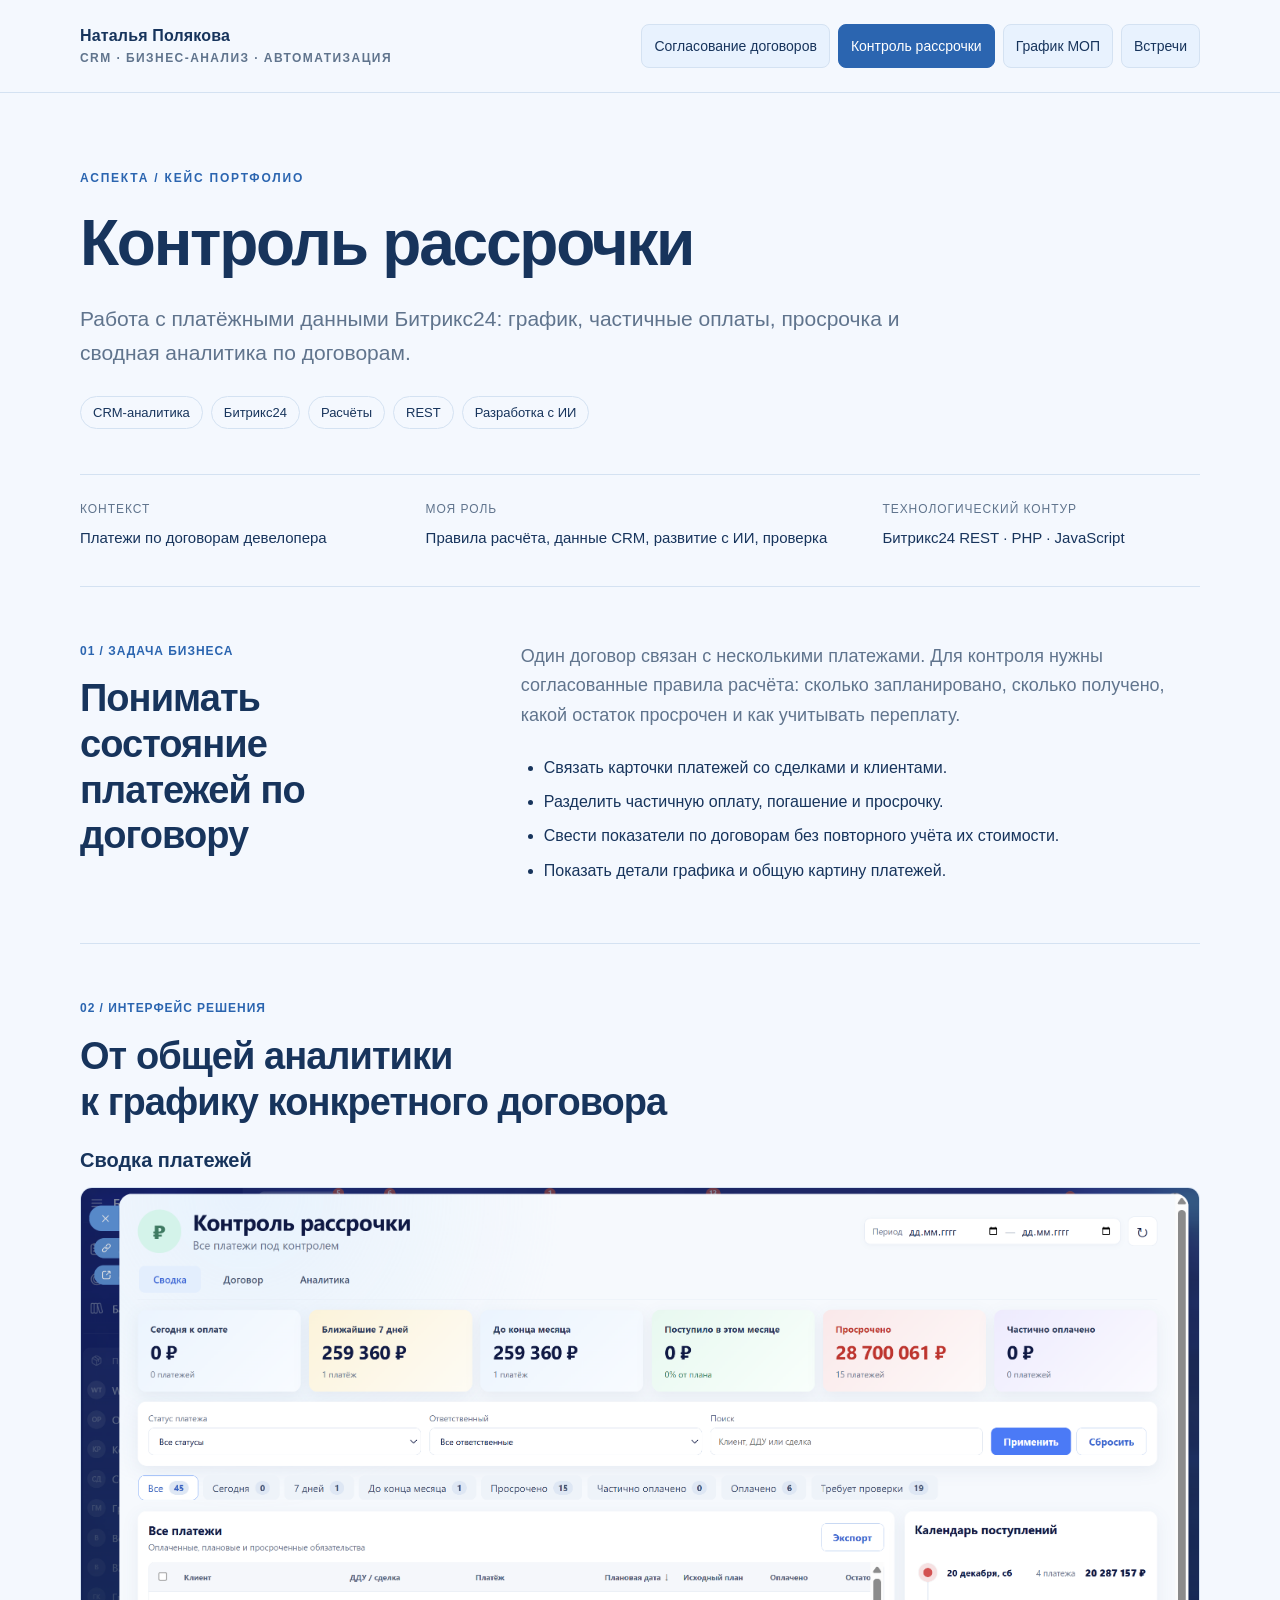
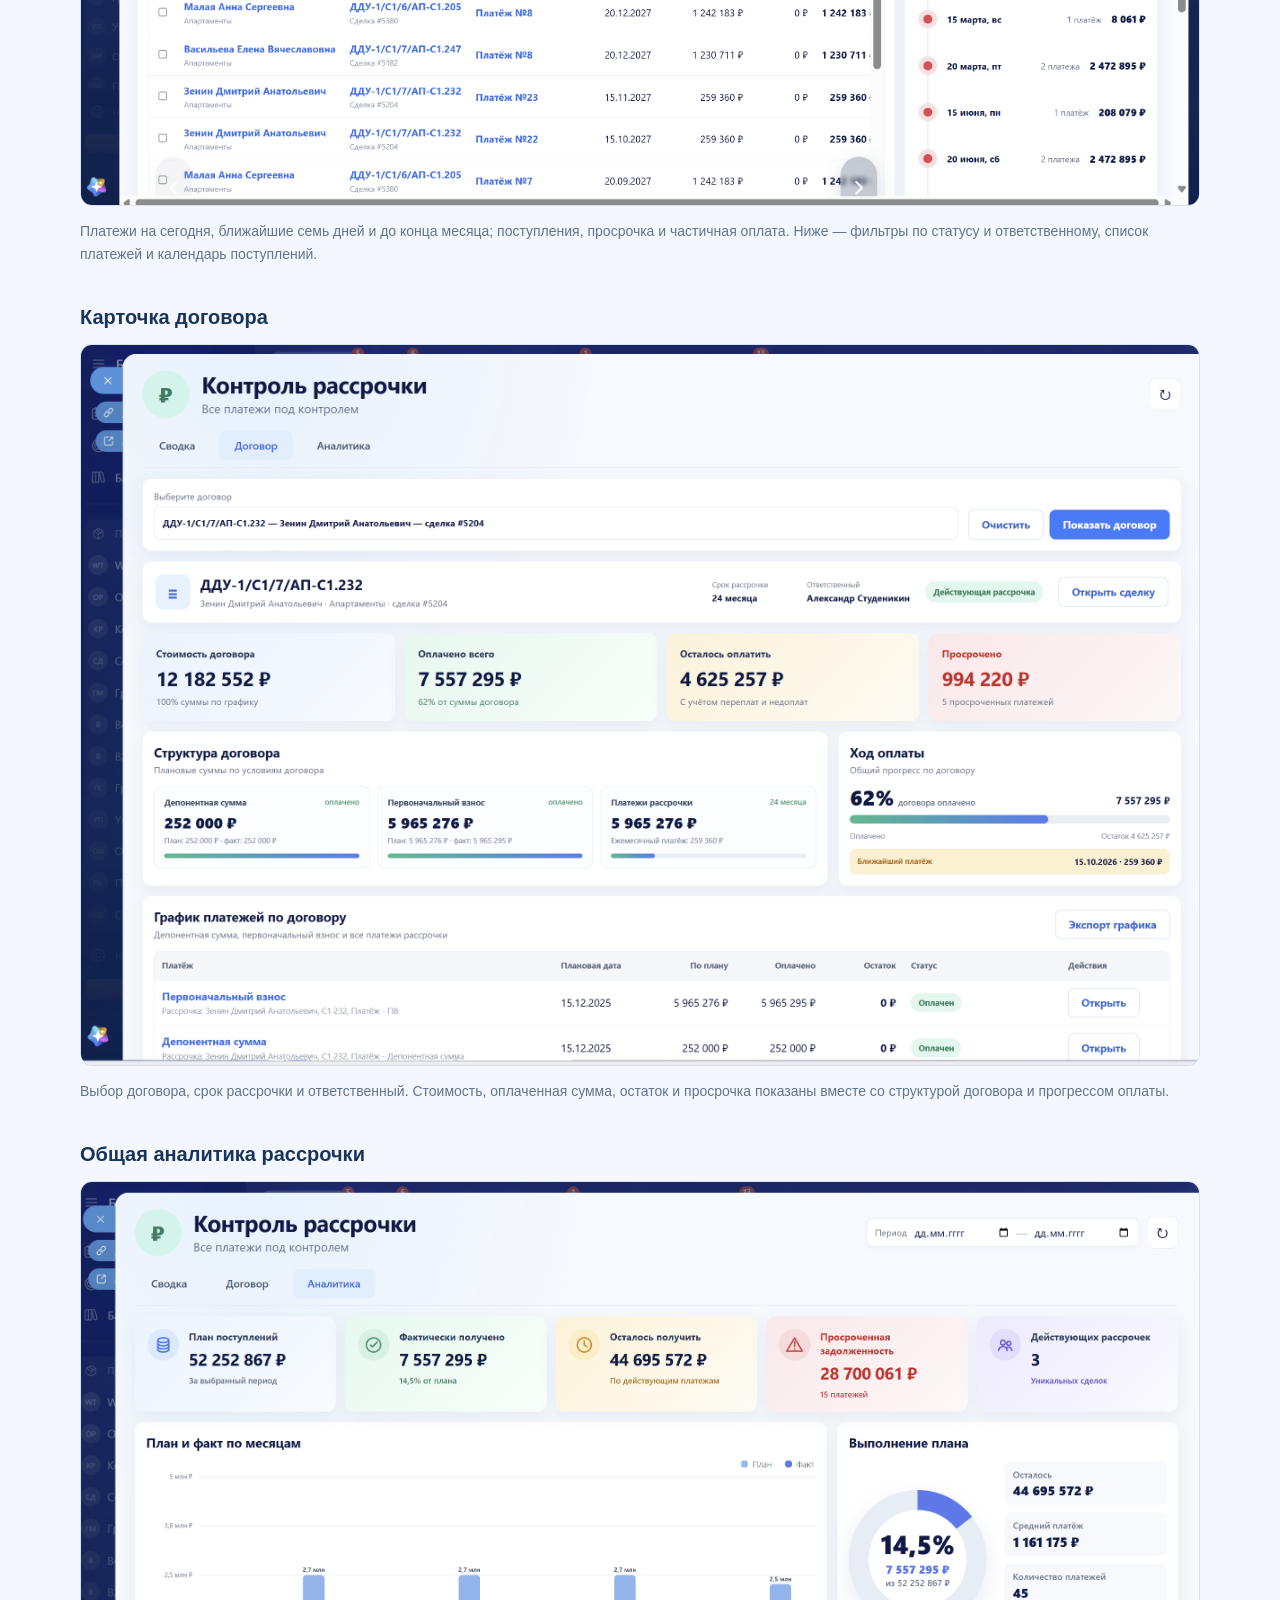
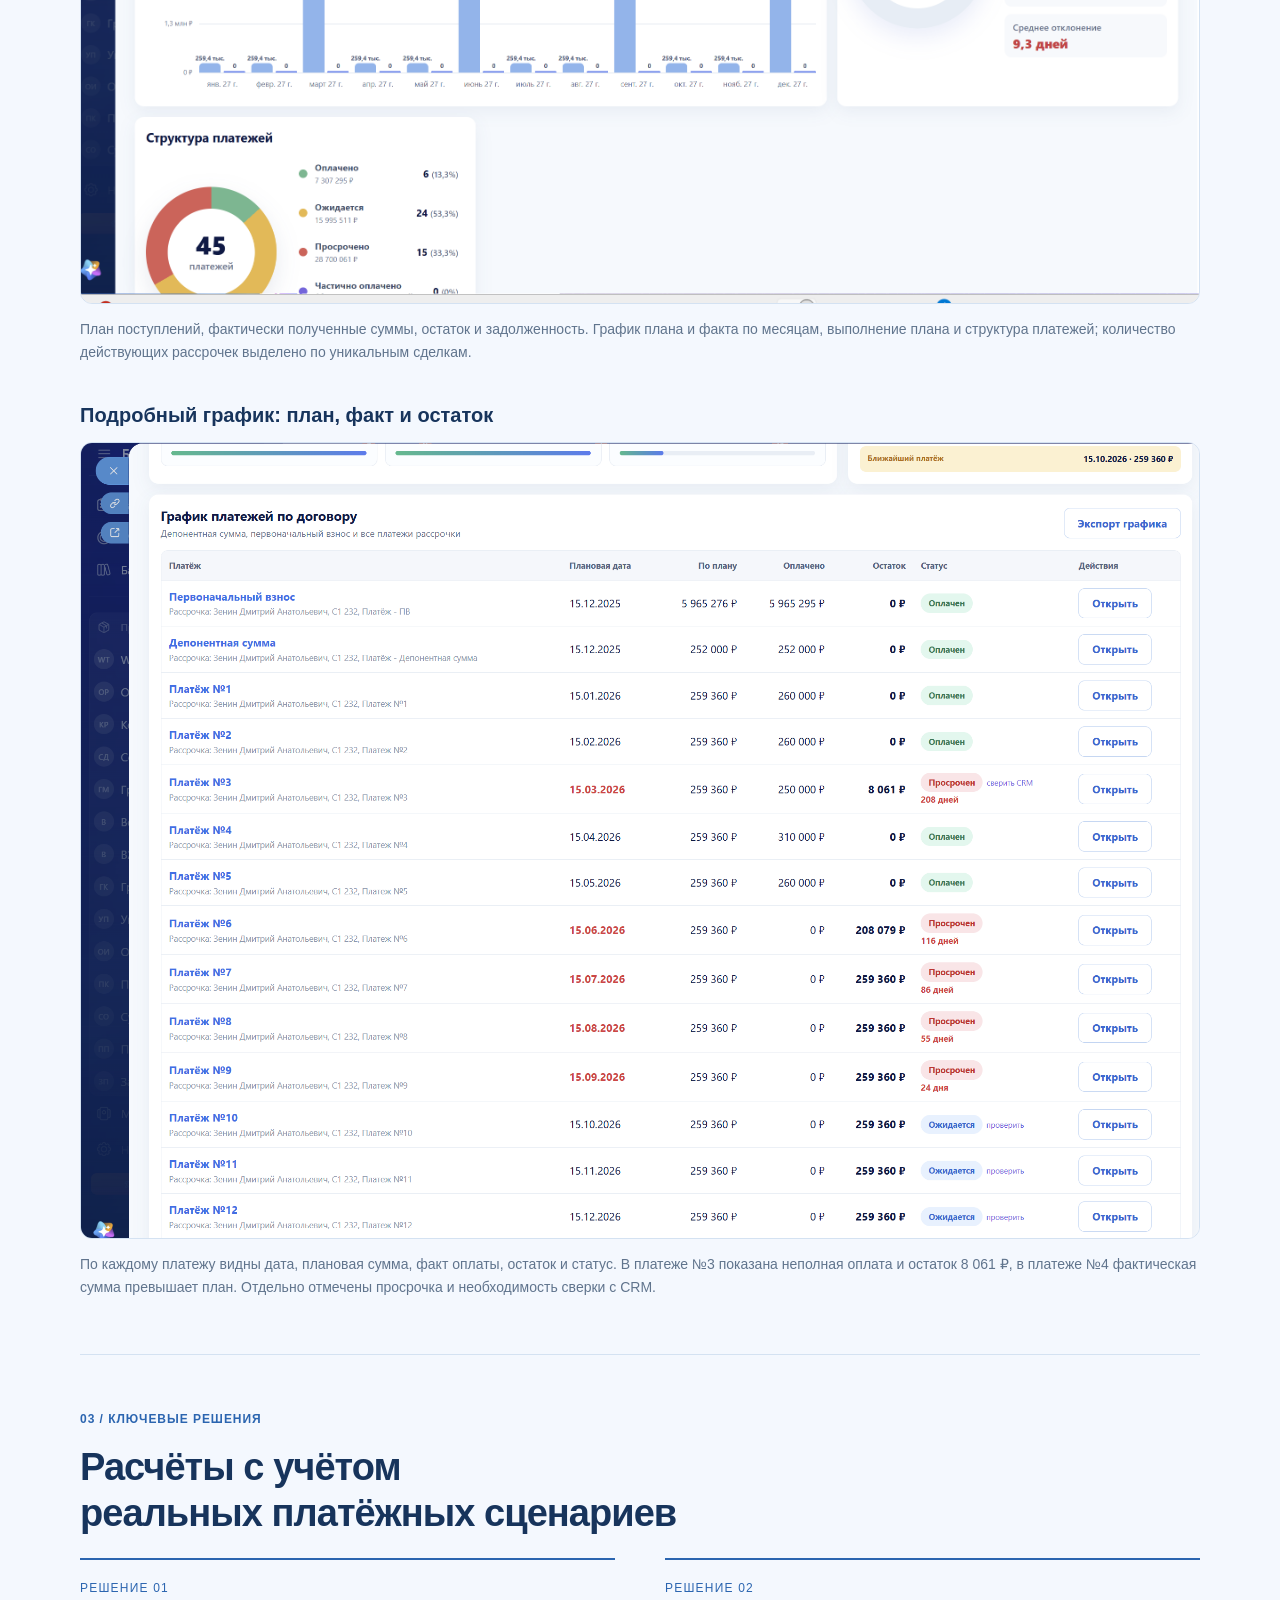
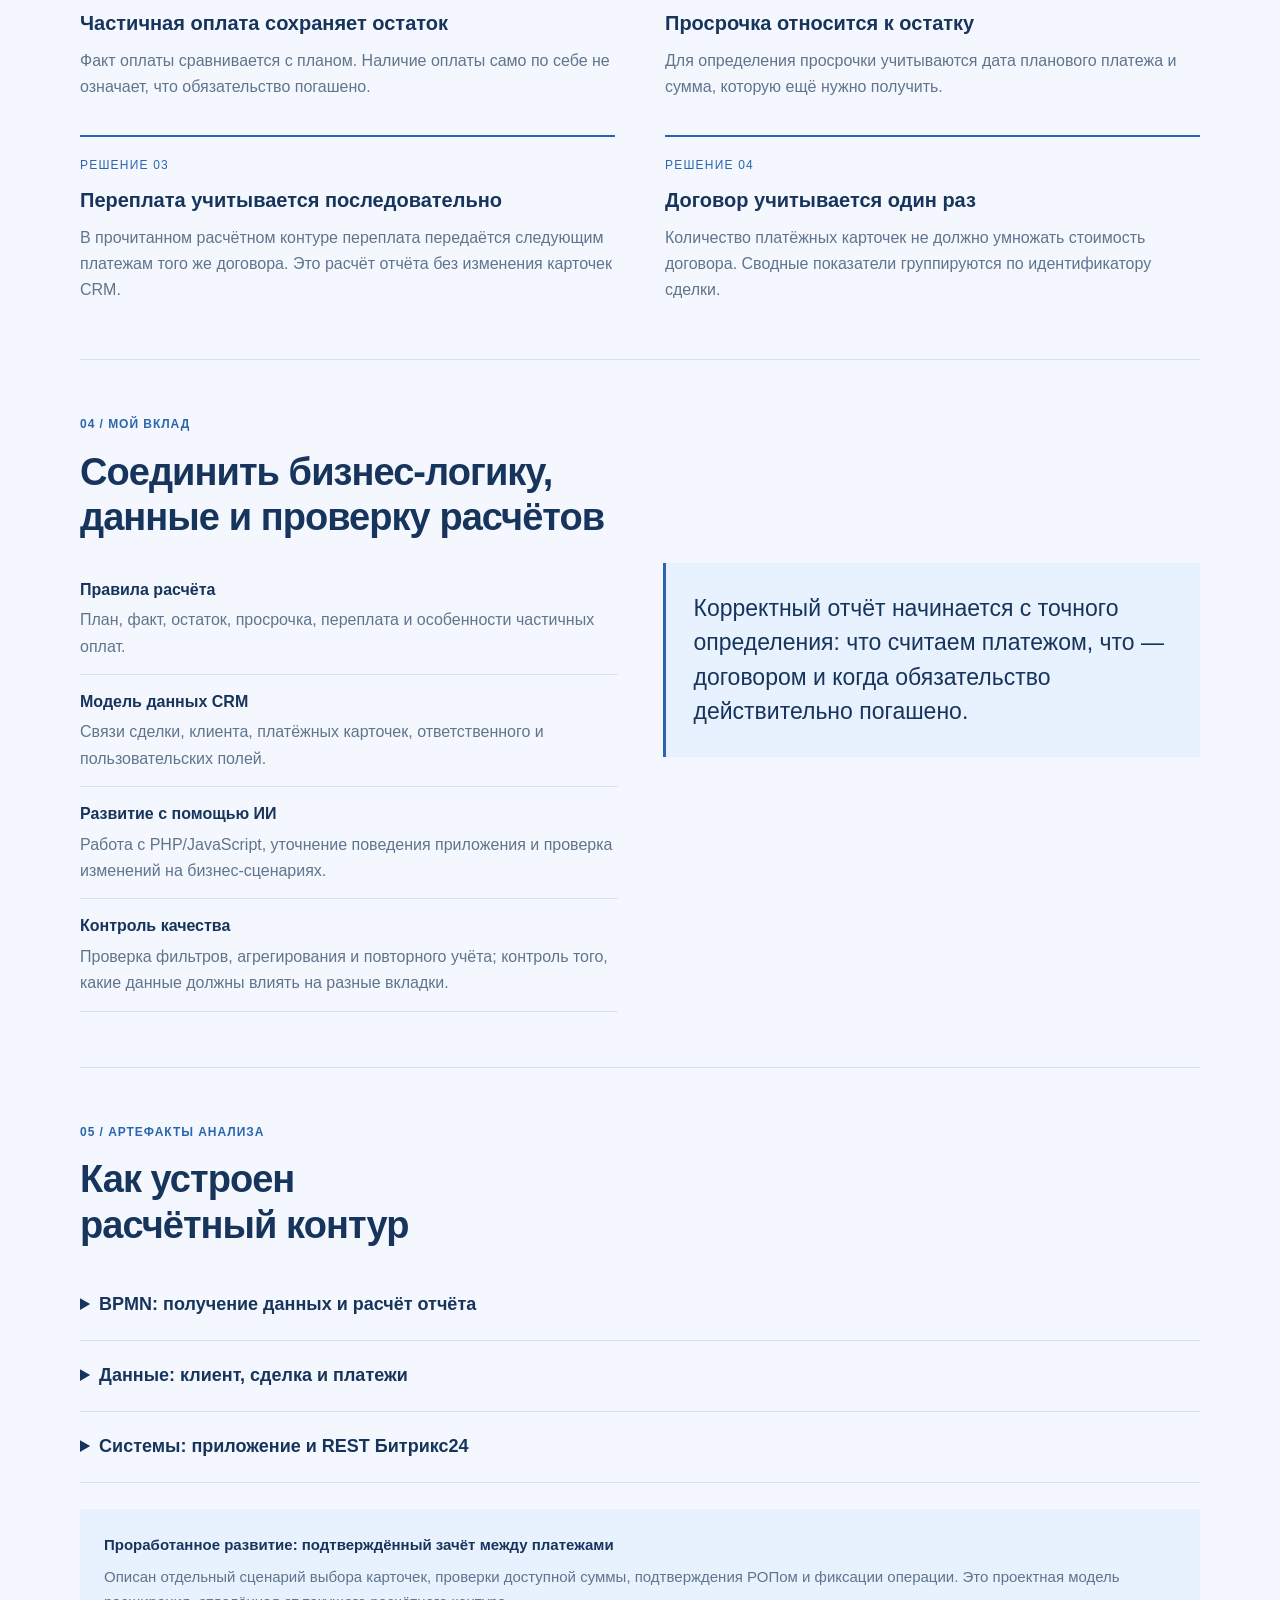
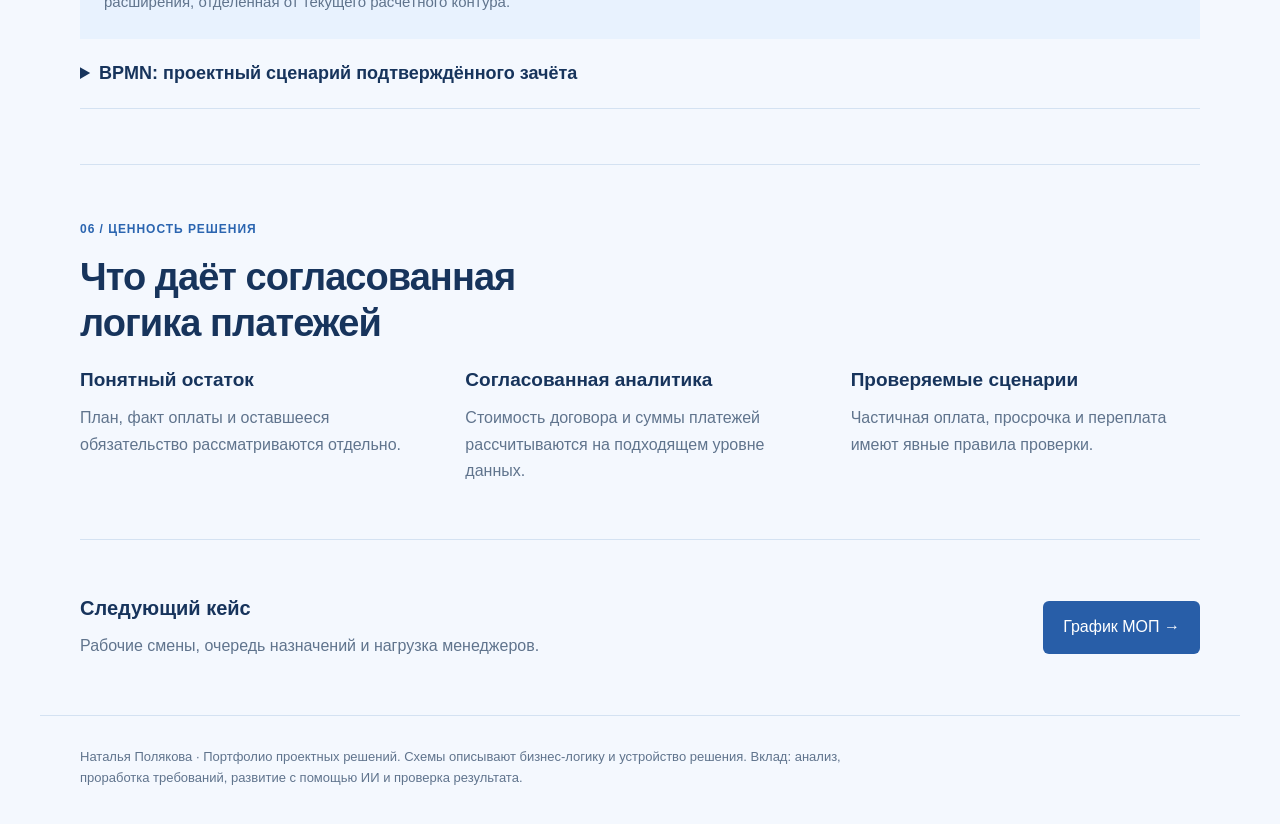
==== commit 5695c31a: "Version stylesheet URLs so updated navigation loads immediately" ====
--- a/installments.html
+++ b/installments.html
@@ -1 +1 @@
-<!doctype html><html lang="ru"><head><meta charset="utf-8"><meta name="viewport" content="width=device-width,initial-scale=1"><meta name="description" content="Работа с платёжными данными Битрикс24: график, частичные оплаты, просрочка и сводная аналитика по договорам."><title>Контроль рассрочки — Наталья Полякова</title><link rel="stylesheet" href="style.css"></head><body><header><div class="header-inner"><div class="name">Наталья Полякова<span>CRM · Бизнес-анализ · Автоматизация</span></div><nav aria-label="Кейсы портфолио"><a href="index.html" >Согласование договоров</a><a href="installments.html" aria-current=page>Контроль рассрочки</a><a href="mop.html" >График МОП</a><a href="meetings.html" >Встречи</a></nav></div></header><main><div class="hero"><p class="eyebrow">Аспекта / Кейс портфолио</p><h1>Контроль рассрочки</h1><p class="lead">Работа с платёжными данными Битрикс24: график, частичные оплаты, просрочка и сводная аналитика по договорам.</p><div class="tags"><span class="tag">CRM-аналитика</span><span class="tag">Битрикс24</span><span class="tag">Расчёты</span><span class="tag">REST</span><span class="tag">Разработка с ИИ</span></div></div><div class="facts"><div><span class="fact-label">Контекст</span><div class="fact-text">Платежи по договорам девелопера</div></div><div><span class="fact-label">Моя роль</span><div class="fact-text">Правила расчёта, данные CRM, развитие с ИИ, проверка</div></div><div><span class="fact-label">Технологический контур</span><div class="fact-text">Битрикс24 REST · PHP · JavaScript</div></div></div><section><div class="intro-grid"><div><div class="section-label">01 / Задача бизнеса</div><h2>Понимать состояние<br>платежей по договору</h2></div><div><p>Один договор связан с несколькими платежами. Для контроля нужны согласованные правила расчёта: сколько запланировано, сколько получено, какой остаток просрочен и как учитывать переплату.</p><ul class="points"><li>Связать карточки платежей со сделками и клиентами.</li><li>Разделить частичную оплату, погашение и просрочку.</li><li>Свести показатели по договорам без повторного учёта их стоимости.</li><li>Показать детали графика и общую картину платежей.</li></ul></div></div></section><section><div class="section-label">02 / Интерфейс решения</div><h2>От общей аналитики<br>к графику конкретного договора</h2><figure><h3>Сводка платежей</h3><a href="screenshots/installments-overview.png" target="_blank" rel="noopener" aria-label="Открыть крупно: Сводка платежей"><img class="screen-image" loading="lazy" width="2855" height="1575" src="screenshots/installments-overview.png" alt="Сводка платежей"></a><figcaption>Платежи на сегодня, ближайшие семь дней и до конца месяца; поступления, просрочка и частичная оплата. Ниже — фильтры по статусу и ответственному, список платежей и календарь поступлений.</figcaption></figure><div class="screen-stack"><figure><h3>Карточка договора</h3><a href="screenshots/installments-contract.png" target="_blank" rel="noopener" aria-label="Открыть крупно: Карточка договора"><img class="screen-image" loading="lazy" width="2490" height="1604" src="screenshots/installments-contract.png" alt="Карточка договора"></a><figcaption>Выбор договора, срок рассрочки и ответственный. Стоимость, оплаченная сумма, остаток и просрочка показаны вместе со структурой договора и прогрессом оплаты.</figcaption></figure><figure><h3>Общая аналитика рассрочки</h3><a href="screenshots/installments-analytics.png" target="_blank" rel="noopener" aria-label="Открыть крупно: Общая аналитика рассрочки"><img class="screen-image" loading="lazy" width="2515" height="1620" src="screenshots/installments-analytics.png" alt="Общая аналитика рассрочки"></a><figcaption>План поступлений, фактически полученные суммы, остаток и задолженность. График плана и факта по месяцам, выполнение плана и структура платежей; количество действующих рассрочек выделено по уникальным сделкам.</figcaption></figure><figure><h3>Подробный график: план, факт и остаток</h3><a href="screenshots/installments-schedule.png" target="_blank" rel="noopener" aria-label="Открыть крупно: Подробный график: план, факт и остаток"><img class="screen-image" loading="lazy" width="2169" height="1543" src="screenshots/installments-schedule.png" alt="Подробный график: план, факт и остаток"></a><figcaption>По каждому платежу видны дата, плановая сумма, факт оплаты, остаток и статус. В платеже №3 показана неполная оплата и остаток 8 061 ₽, в платеже №4 фактическая сумма превышает план. Отдельно отмечены просрочка и необходимость сверки с CRM.</figcaption></figure></div></section><section><div class="section-label">03 / Ключевые решения</div><h2>Расчёты с учётом<br>реальных платёжных сценариев</h2><div class="decisions"><article class="decision"><span class="decision-number">РЕШЕНИЕ 01</span><h3>Частичная оплата сохраняет остаток</h3><p>Факт оплаты сравнивается с планом. Наличие оплаты само по себе не означает, что обязательство погашено.</p></article><article class="decision"><span class="decision-number">РЕШЕНИЕ 02</span><h3>Просрочка относится к остатку</h3><p>Для определения просрочки учитываются дата планового платежа и сумма, которую ещё нужно получить.</p></article><article class="decision"><span class="decision-number">РЕШЕНИЕ 03</span><h3>Переплата учитывается последовательно</h3><p>В прочитанном расчётном контуре переплата передаётся следующим платежам того же договора. Это расчёт отчёта без изменения карточек CRM.</p></article><article class="decision"><span class="decision-number">РЕШЕНИЕ 04</span><h3>Договор учитывается один раз</h3><p>Количество платёжных карточек не должно умножать стоимость договора. Сводные показатели группируются по идентификатору сделки.</p></article></div></section><section><div class="section-label">04 / Мой вклад</div><h2>Соединить бизнес-логику,<br>данные и проверку расчётов</h2><div class="role-grid"><ul class="role-list"><li><strong>Правила расчёта</strong><span>План, факт, остаток, просрочка, переплата и особенности частичных оплат.</span></li><li><strong>Модель данных CRM</strong><span>Связи сделки, клиента, платёжных карточек, ответственного и пользовательских полей.</span></li><li><strong>Развитие с помощью ИИ</strong><span>Работа с PHP/JavaScript, уточнение поведения приложения и проверка изменений на бизнес-сценариях.</span></li><li><strong>Контроль качества</strong><span>Проверка фильтров, агрегирования и повторного учёта; контроль того, какие данные должны влиять на разные вкладки.</span></li></ul><p class="quote">Корректный отчёт начинается с точного определения: что считаем платежом, что — договором и когда обязательство действительно погашено.</p></div></section><section><div class="section-label">05 / Артефакты анализа</div><h2>Как устроен<br>расчётный контур</h2><details><summary>BPMN: получение данных и расчёт отчёта</summary><p>Модель по прочитанному снимку кода: чтение данных CRM, группировка платежей, расчёт и построение представления.</p><div class="diagram-wrap "><img loading="lazy" src="assets/installments-current.svg" alt="BPMN: получение данных и расчёт отчёта"></div><div class="diagram-links"><a href="assets/installments-current.svg" target="_blank" rel="noopener">Открыть схему крупно</a><a href="assets/installments-current.bpmn" download>Скачать BPMN</a></div></details><details><summary>Данные: клиент, сделка и платежи</summary><p>Действующие сущности CRM и расчётные строки отчёта. Журнал подтверждённых зачётов выделен как предлагаемое расширение.</p><div class="diagram-wrap compact"><img loading="lazy" src="assets/installments-data.svg" alt="Данные: клиент, сделка и платежи"></div><div class="diagram-links"><a href="assets/installments-data.svg" target="_blank" rel="noopener">Открыть схему крупно</a></div></details><details><summary>Системы: приложение и REST Битрикс24</summary><p>Получение платежей, сделок, контактов и пользователей; расчёт и формирование аналитики.</p><div class="diagram-wrap compact"><img loading="lazy" src="assets/installments-systems.svg" alt="Системы: приложение и REST Битрикс24"></div><div class="diagram-links"><a href="assets/installments-systems.svg" target="_blank" rel="noopener">Открыть схему крупно</a></div></details><div class="future"><strong>Проработанное развитие: подтверждённый зачёт между платежами</strong><p>Описан отдельный сценарий выбора карточек, проверки доступной суммы, подтверждения РОПом и фиксации операции. Это проектная модель расширения, отделённая от текущего расчётного контура.</p></div><details><summary>BPMN: проектный сценарий подтверждённого зачёта</summary><p>Сценарий расширения с повторной проверкой данных, защитой от дублей и сверкой результата записи.</p><div class="diagram-wrap "><img loading="lazy" src="assets/installments-transfer-proposed.svg" alt="BPMN: проектный сценарий подтверждённого зачёта"></div><div class="diagram-links"><a href="assets/installments-transfer-proposed.svg" target="_blank" rel="noopener">Открыть схему крупно</a><a href="assets/installments-transfer-proposed.bpmn" download>Скачать BPMN</a></div></details></section><section><div class="section-label">06 / Ценность решения</div><h2>Что даёт согласованная<br>логика платежей</h2><div class="outcomes"><article><h3>Понятный остаток</h3><p>План, факт оплаты и оставшееся обязательство рассматриваются отдельно.</p></article><article><h3>Согласованная аналитика</h3><p>Стоимость договора и суммы платежей рассчитываются на подходящем уровне данных.</p></article><article><h3>Проверяемые сценарии</h3><p>Частичная оплата, просрочка и переплата имеют явные правила проверки.</p></article></div></section><section class="next-case"><div><h3>Следующий кейс</h3><p>Рабочие смены, очередь назначений и нагрузка менеджеров.</p></div><a class="next-link" href="mop.html">График МОП →</a></section></main><footer><p>Наталья Полякова · Портфолио проектных решений. Схемы описывают бизнес-логику и устройство решения. Вклад: анализ, проработка требований, развитие с помощью ИИ и проверка результата.</p></footer></body></html>+<!doctype html><html lang="ru"><head><meta charset="utf-8"><meta name="viewport" content="width=device-width,initial-scale=1"><meta name="description" content="Работа с платёжными данными Битрикс24: график, частичные оплаты, просрочка и сводная аналитика по договорам."><title>Контроль рассрочки — Наталья Полякова</title><link rel="stylesheet" href="style.css?v=10480f1"></head><body><header><div class="header-inner"><div class="name">Наталья Полякова<span>CRM · Бизнес-анализ · Автоматизация</span></div><nav aria-label="Кейсы портфолио"><a href="index.html" >Согласование договоров</a><a href="installments.html" aria-current=page>Контроль рассрочки</a><a href="mop.html" >График МОП</a><a href="meetings.html" >Встречи</a></nav></div></header><main><div class="hero"><p class="eyebrow">Аспекта / Кейс портфолио</p><h1>Контроль рассрочки</h1><p class="lead">Работа с платёжными данными Битрикс24: график, частичные оплаты, просрочка и сводная аналитика по договорам.</p><div class="tags"><span class="tag">CRM-аналитика</span><span class="tag">Битрикс24</span><span class="tag">Расчёты</span><span class="tag">REST</span><span class="tag">Разработка с ИИ</span></div></div><div class="facts"><div><span class="fact-label">Контекст</span><div class="fact-text">Платежи по договорам девелопера</div></div><div><span class="fact-label">Моя роль</span><div class="fact-text">Правила расчёта, данные CRM, развитие с ИИ, проверка</div></div><div><span class="fact-label">Технологический контур</span><div class="fact-text">Битрикс24 REST · PHP · JavaScript</div></div></div><section><div class="intro-grid"><div><div class="section-label">01 / Задача бизнеса</div><h2>Понимать состояние<br>платежей по договору</h2></div><div><p>Один договор связан с несколькими платежами. Для контроля нужны согласованные правила расчёта: сколько запланировано, сколько получено, какой остаток просрочен и как учитывать переплату.</p><ul class="points"><li>Связать карточки платежей со сделками и клиентами.</li><li>Разделить частичную оплату, погашение и просрочку.</li><li>Свести показатели по договорам без повторного учёта их стоимости.</li><li>Показать детали графика и общую картину платежей.</li></ul></div></div></section><section><div class="section-label">02 / Интерфейс решения</div><h2>От общей аналитики<br>к графику конкретного договора</h2><figure><h3>Сводка платежей</h3><a href="screenshots/installments-overview.png" target="_blank" rel="noopener" aria-label="Открыть крупно: Сводка платежей"><img class="screen-image" loading="lazy" width="2855" height="1575" src="screenshots/installments-overview.png" alt="Сводка платежей"></a><figcaption>Платежи на сегодня, ближайшие семь дней и до конца месяца; поступления, просрочка и частичная оплата. Ниже — фильтры по статусу и ответственному, список платежей и календарь поступлений.</figcaption></figure><div class="screen-stack"><figure><h3>Карточка договора</h3><a href="screenshots/installments-contract.png" target="_blank" rel="noopener" aria-label="Открыть крупно: Карточка договора"><img class="screen-image" loading="lazy" width="2490" height="1604" src="screenshots/installments-contract.png" alt="Карточка договора"></a><figcaption>Выбор договора, срок рассрочки и ответственный. Стоимость, оплаченная сумма, остаток и просрочка показаны вместе со структурой договора и прогрессом оплаты.</figcaption></figure><figure><h3>Общая аналитика рассрочки</h3><a href="screenshots/installments-analytics.png" target="_blank" rel="noopener" aria-label="Открыть крупно: Общая аналитика рассрочки"><img class="screen-image" loading="lazy" width="2515" height="1620" src="screenshots/installments-analytics.png" alt="Общая аналитика рассрочки"></a><figcaption>План поступлений, фактически полученные суммы, остаток и задолженность. График плана и факта по месяцам, выполнение плана и структура платежей; количество действующих рассрочек выделено по уникальным сделкам.</figcaption></figure><figure><h3>Подробный график: план, факт и остаток</h3><a href="screenshots/installments-schedule.png" target="_blank" rel="noopener" aria-label="Открыть крупно: Подробный график: план, факт и остаток"><img class="screen-image" loading="lazy" width="2169" height="1543" src="screenshots/installments-schedule.png" alt="Подробный график: план, факт и остаток"></a><figcaption>По каждому платежу видны дата, плановая сумма, факт оплаты, остаток и статус. В платеже №3 показана неполная оплата и остаток 8 061 ₽, в платеже №4 фактическая сумма превышает план. Отдельно отмечены просрочка и необходимость сверки с CRM.</figcaption></figure></div></section><section><div class="section-label">03 / Ключевые решения</div><h2>Расчёты с учётом<br>реальных платёжных сценариев</h2><div class="decisions"><article class="decision"><span class="decision-number">РЕШЕНИЕ 01</span><h3>Частичная оплата сохраняет остаток</h3><p>Факт оплаты сравнивается с планом. Наличие оплаты само по себе не означает, что обязательство погашено.</p></article><article class="decision"><span class="decision-number">РЕШЕНИЕ 02</span><h3>Просрочка относится к остатку</h3><p>Для определения просрочки учитываются дата планового платежа и сумма, которую ещё нужно получить.</p></article><article class="decision"><span class="decision-number">РЕШЕНИЕ 03</span><h3>Переплата учитывается последовательно</h3><p>В прочитанном расчётном контуре переплата передаётся следующим платежам того же договора. Это расчёт отчёта без изменения карточек CRM.</p></article><article class="decision"><span class="decision-number">РЕШЕНИЕ 04</span><h3>Договор учитывается один раз</h3><p>Количество платёжных карточек не должно умножать стоимость договора. Сводные показатели группируются по идентификатору сделки.</p></article></div></section><section><div class="section-label">04 / Мой вклад</div><h2>Соединить бизнес-логику,<br>данные и проверку расчётов</h2><div class="role-grid"><ul class="role-list"><li><strong>Правила расчёта</strong><span>План, факт, остаток, просрочка, переплата и особенности частичных оплат.</span></li><li><strong>Модель данных CRM</strong><span>Связи сделки, клиента, платёжных карточек, ответственного и пользовательских полей.</span></li><li><strong>Развитие с помощью ИИ</strong><span>Работа с PHP/JavaScript, уточнение поведения приложения и проверка изменений на бизнес-сценариях.</span></li><li><strong>Контроль качества</strong><span>Проверка фильтров, агрегирования и повторного учёта; контроль того, какие данные должны влиять на разные вкладки.</span></li></ul><p class="quote">Корректный отчёт начинается с точного определения: что считаем платежом, что — договором и когда обязательство действительно погашено.</p></div></section><section><div class="section-label">05 / Артефакты анализа</div><h2>Как устроен<br>расчётный контур</h2><details><summary>BPMN: получение данных и расчёт отчёта</summary><p>Модель по прочитанному снимку кода: чтение данных CRM, группировка платежей, расчёт и построение представления.</p><div class="diagram-wrap "><img loading="lazy" src="assets/installments-current.svg" alt="BPMN: получение данных и расчёт отчёта"></div><div class="diagram-links"><a href="assets/installments-current.svg" target="_blank" rel="noopener">Открыть схему крупно</a><a href="assets/installments-current.bpmn" download>Скачать BPMN</a></div></details><details><summary>Данные: клиент, сделка и платежи</summary><p>Действующие сущности CRM и расчётные строки отчёта. Журнал подтверждённых зачётов выделен как предлагаемое расширение.</p><div class="diagram-wrap compact"><img loading="lazy" src="assets/installments-data.svg" alt="Данные: клиент, сделка и платежи"></div><div class="diagram-links"><a href="assets/installments-data.svg" target="_blank" rel="noopener">Открыть схему крупно</a></div></details><details><summary>Системы: приложение и REST Битрикс24</summary><p>Получение платежей, сделок, контактов и пользователей; расчёт и формирование аналитики.</p><div class="diagram-wrap compact"><img loading="lazy" src="assets/installments-systems.svg" alt="Системы: приложение и REST Битрикс24"></div><div class="diagram-links"><a href="assets/installments-systems.svg" target="_blank" rel="noopener">Открыть схему крупно</a></div></details><div class="future"><strong>Проработанное развитие: подтверждённый зачёт между платежами</strong><p>Описан отдельный сценарий выбора карточек, проверки доступной суммы, подтверждения РОПом и фиксации операции. Это проектная модель расширения, отделённая от текущего расчётного контура.</p></div><details><summary>BPMN: проектный сценарий подтверждённого зачёта</summary><p>Сценарий расширения с повторной проверкой данных, защитой от дублей и сверкой результата записи.</p><div class="diagram-wrap "><img loading="lazy" src="assets/installments-transfer-proposed.svg" alt="BPMN: проектный сценарий подтверждённого зачёта"></div><div class="diagram-links"><a href="assets/installments-transfer-proposed.svg" target="_blank" rel="noopener">Открыть схему крупно</a><a href="assets/installments-transfer-proposed.bpmn" download>Скачать BPMN</a></div></details></section><section><div class="section-label">06 / Ценность решения</div><h2>Что даёт согласованная<br>логика платежей</h2><div class="outcomes"><article><h3>Понятный остаток</h3><p>План, факт оплаты и оставшееся обязательство рассматриваются отдельно.</p></article><article><h3>Согласованная аналитика</h3><p>Стоимость договора и суммы платежей рассчитываются на подходящем уровне данных.</p></article><article><h3>Проверяемые сценарии</h3><p>Частичная оплата, просрочка и переплата имеют явные правила проверки.</p></article></div></section><section class="next-case"><div><h3>Следующий кейс</h3><p>Рабочие смены, очередь назначений и нагрузка менеджеров.</p></div><a class="next-link" href="mop.html">График МОП →</a></section></main><footer><p>Наталья Полякова · Портфолио проектных решений. Схемы описывают бизнес-логику и устройство решения. Вклад: анализ, проработка требований, развитие с помощью ИИ и проверка результата.</p></footer></body></html>
--- a/style.css
+++ b/style.css
@@ -1,7 +1,7 @@
 
-:root{--ink:#182a31;--muted:#53666d;--paper:#f5f4ef;--line:#d9dfdb;--accent:#17675a;--soft:#e3eeea;--white:#fff}
-*{box-sizing:border-box}html{scroll-behavior:smooth}body{margin:0;background:var(--paper);color:var(--ink);font:16px/1.65 'Segoe UI',Arial,sans-serif}a{color:inherit;text-underline-offset:4px}a:focus-visible{outline:3px solid #ba7325;outline-offset:5px}header{border-bottom:1px solid var(--line)}.header-inner,main,footer{max-width:1200px;margin:auto;padding-left:40px;padding-right:40px}.header-inner{display:flex;align-items:center;justify-content:space-between;gap:24px;padding-top:23px;padding-bottom:23px}.name{font-weight:650;letter-spacing:.01em}.name span{display:block;font-size:12px;letter-spacing:.12em;text-transform:uppercase;color:var(--muted)}nav{display:flex;flex-wrap:wrap;gap:10px 26px;font-size:14px}nav a{text-decoration:none;padding:8px 0;border-bottom:2px solid transparent}nav a[aria-current=page]{border-color:var(--accent);color:var(--accent)}.hero{padding:76px 0 45px;max-width:990px}.eyebrow{font-size:12px;font-weight:650;letter-spacing:.15em;text-transform:uppercase;color:var(--accent);margin:0 0 20px}h1{font-size:clamp(38px,5vw,68px);line-height:1.07;letter-spacing:-.035em;margin:0 0 25px;font-weight:650}h2{font-size:clamp(26px,3vw,38px);line-height:1.2;letter-spacing:-.025em;margin:0 0 22px;font-weight:650}h3{font-size:20px;line-height:1.3;margin:0 0 12px}.lead{font-size:21px;line-height:1.6;max-width:820px;color:var(--muted);margin:0}.tags{display:flex;flex-wrap:wrap;gap:8px;margin:26px 0 0}.tag{font-size:13px;border:1px solid var(--line);border-radius:30px;padding:5px 12px}.facts{display:grid;grid-template-columns:1fr 1.35fr 1fr;gap:28px;padding:25px 0 35px;border-top:1px solid var(--line)}.fact-label{display:block;font-size:12px;letter-spacing:.08em;text-transform:uppercase;color:var(--muted);margin-bottom:6px}.fact-text{font-size:15px}section{padding:55px 0;border-top:1px solid var(--line)}.section-label{font-size:12px;color:var(--accent);font-weight:650;letter-spacing:.08em;text-transform:uppercase;margin-bottom:15px}.intro-grid{display:grid;grid-template-columns:.7fr 1.3fr;gap:75px}.intro-grid p{margin-top:0;color:var(--muted);font-size:18px}.points{margin:20px 0 0;padding-left:23px}.points li{padding:4px 0}.screen-placeholder{background:var(--soft);border:1px dashed #98b4aa;min-height:340px;display:flex;align-items:center;justify-content:center;text-align:center;padding:45px;border-radius:12px}.screen-placeholder strong{display:block;font-size:24px;line-height:1.3;font-weight:550;margin:10px 0}.screen-placeholder p{margin:0;color:var(--muted);font-size:14px;max-width:500px}.screen-marker{font-size:12px;letter-spacing:.1em;text-transform:uppercase;color:var(--accent)}.screen-placeholder.small{min-height:250px}.screen-placeholder.small strong{font-size:20px}.screen-image{display:block;width:100%;height:auto;border:1px solid var(--line);border-radius:12px}figure{margin:0}figcaption{font-size:14px;color:var(--muted);margin-top:14px}.screen-grid{display:grid;grid-template-columns:1fr 1fr;gap:28px;margin-top:30px}.decisions{display:grid;grid-template-columns:1fr 1fr;gap:34px 50px}.decision{border-top:2px solid var(--accent);padding-top:19px}.decision p{margin:0;color:var(--muted)}.decision-number{font-size:12px;color:var(--accent);letter-spacing:.1em;display:block;margin-bottom:11px}.role-grid{display:grid;grid-template-columns:1fr 1fr;gap:45px}.role-list{padding:0;list-style:none;margin:0}.role-list li{padding:14px 0;border-bottom:1px solid var(--line)}.role-list strong{display:block;margin-bottom:4px}.role-list span{color:var(--muted)}.quote{font-size:23px;line-height:1.5;margin:0;padding:28px;background:var(--soft);border-left:3px solid var(--accent);align-self:start}.diagram-wrap{background:var(--white);border:1px solid var(--line);overflow:auto;margin-top:16px;border-radius:8px}.diagram-wrap img{display:block;width:1650px;max-width:none;height:auto}.diagram-wrap.compact img{width:100%;max-width:100%;min-width:680px}.diagram-links{display:flex;flex-wrap:wrap;gap:12px 24px;font-size:14px;margin-top:14px;color:var(--accent)}details{border-bottom:1px solid var(--line);padding:20px 0}summary{font-size:18px;font-weight:600;cursor:pointer}details p{color:var(--muted)}.outcomes{display:grid;grid-template-columns:repeat(3,1fr);gap:36px}.outcomes p{color:var(--muted);margin:0}.outcomes h3{font-size:19px}.future{margin-top:26px;padding:24px;background:var(--soft);font-size:15px}.future p{margin:8px 0 0;color:var(--muted)}.next-case{display:flex;justify-content:space-between;gap:25px;align-items:center}.next-case p{color:var(--muted);margin:0}.next-link{background:var(--ink);color:var(--white);padding:13px 20px;text-decoration:none;border-radius:6px;white-space:nowrap}footer{padding-top:30px;padding-bottom:35px;font-size:13px;color:var(--muted);border-top:1px solid var(--line)}footer p{margin:0;max-width:820px}@media(max-width:760px){.header-inner,main,footer{padding-left:22px;padding-right:22px}.header-inner{align-items:start;flex-direction:column;gap:10px}.hero{padding-top:42px}.lead{font-size:18px}.facts,.intro-grid,.screen-grid,.role-grid,.outcomes{grid-template-columns:1fr;gap:23px}.decisions{grid-template-columns:1fr;gap:26px}.intro-grid{gap:10px}.next-case{align-items:start;flex-direction:column}.screen-placeholder{min-height:235px;padding:24px}.screen-placeholder strong{font-size:21px}section{padding:38px 0}.quote{font-size:20px}.diagram-wrap.compact img{min-width:680px}.tags{margin-top:20px}}@media print{header nav,.next-case,.diagram-links{display:none}body{background:white}.hero{padding-top:25px}section{padding:25px 0}.diagram-wrap img,.diagram-wrap.compact img{width:100%;min-width:0}.screen-placeholder{min-height:160px}h2,h3{break-after:avoid}figure,.decision{break-inside:avoid}}
+:root{--ink:#17345c;--muted:#60748d;--paper:#f4f8fe;--line:#d4e2f2;--accent:#2b65b0;--soft:#e8f2fe;--white:#fff}
+*{box-sizing:border-box}html{scroll-behavior:smooth}body{margin:0;background:var(--paper);color:var(--ink);font:16px/1.65 'Segoe UI',Arial,sans-serif}a{color:inherit;text-underline-offset:4px}a:focus-visible{outline:3px solid #2b65b0;outline-offset:5px}header{border-bottom:1px solid var(--line)}.header-inner,main,footer{max-width:1200px;margin:auto;padding-left:40px;padding-right:40px}.header-inner{display:flex;align-items:center;justify-content:space-between;gap:24px;padding-top:23px;padding-bottom:23px}.name{font-weight:650;letter-spacing:.01em}.name span{display:block;font-size:12px;letter-spacing:.12em;text-transform:uppercase;color:var(--muted)}nav{display:flex;flex-wrap:wrap;gap:8px;font-size:14px}nav a{display:inline-flex;align-items:center;justify-content:center;min-height:44px;text-decoration:none;padding:9px 12px;border:1px solid var(--line);border-radius:8px;background:var(--soft);color:var(--ink);transition:background-color .15s,border-color .15s,color .15s}nav a:hover{background:#dbeafe;border-color:#9cbde7}nav a[aria-current=page]{border-color:var(--accent);background:var(--accent);color:var(--white)}nav a[aria-current=page]:hover{background:#1f559b;border-color:#1f559b}.hero{padding:76px 0 45px;max-width:990px}.eyebrow{font-size:12px;font-weight:650;letter-spacing:.15em;text-transform:uppercase;color:var(--accent);margin:0 0 20px}h1{font-size:clamp(38px,5vw,68px);line-height:1.07;letter-spacing:-.035em;margin:0 0 25px;font-weight:650}h2{font-size:clamp(26px,3vw,38px);line-height:1.2;letter-spacing:-.025em;margin:0 0 22px;font-weight:650}h3{font-size:20px;line-height:1.3;margin:0 0 12px}.lead{font-size:21px;line-height:1.6;max-width:820px;color:var(--muted);margin:0}.tags{display:flex;flex-wrap:wrap;gap:8px;margin:26px 0 0}.tag{font-size:13px;border:1px solid var(--line);border-radius:30px;padding:5px 12px}.facts{display:grid;grid-template-columns:1fr 1.35fr 1fr;gap:28px;padding:25px 0 35px;border-top:1px solid var(--line)}.fact-label{display:block;font-size:12px;letter-spacing:.08em;text-transform:uppercase;color:var(--muted);margin-bottom:6px}.fact-text{font-size:15px}section{padding:55px 0;border-top:1px solid var(--line)}.section-label{font-size:12px;color:var(--accent);font-weight:650;letter-spacing:.08em;text-transform:uppercase;margin-bottom:15px}.intro-grid{display:grid;grid-template-columns:.7fr 1.3fr;gap:75px}.intro-grid p{margin-top:0;color:var(--muted);font-size:18px}.points{margin:20px 0 0;padding-left:23px}.points li{padding:4px 0}.screen-placeholder{background:var(--soft);border:1px dashed #9cbde7;min-height:340px;display:flex;align-items:center;justify-content:center;text-align:center;padding:45px;border-radius:12px}.screen-placeholder strong{display:block;font-size:24px;line-height:1.3;font-weight:550;margin:10px 0}.screen-placeholder p{margin:0;color:var(--muted);font-size:14px;max-width:500px}.screen-marker{font-size:12px;letter-spacing:.1em;text-transform:uppercase;color:var(--accent)}.screen-placeholder.small{min-height:250px}.screen-placeholder.small strong{font-size:20px}.screen-image{display:block;width:100%;height:auto;border:1px solid var(--line);border-radius:12px}figure{margin:0}figcaption{font-size:14px;color:var(--muted);margin-top:14px}.screen-grid{display:grid;grid-template-columns:1fr 1fr;gap:28px;margin-top:30px}.decisions{display:grid;grid-template-columns:1fr 1fr;gap:34px 50px}.decision{border-top:2px solid var(--accent);padding-top:19px}.decision p{margin:0;color:var(--muted)}.decision-number{font-size:12px;color:var(--accent);letter-spacing:.1em;display:block;margin-bottom:11px}.role-grid{display:grid;grid-template-columns:1fr 1fr;gap:45px}.role-list{padding:0;list-style:none;margin:0}.role-list li{padding:14px 0;border-bottom:1px solid var(--line)}.role-list strong{display:block;margin-bottom:4px}.role-list span{color:var(--muted)}.quote{font-size:23px;line-height:1.5;margin:0;padding:28px;background:var(--soft);border-left:3px solid var(--accent);align-self:start}.diagram-wrap{background:var(--white);border:1px solid var(--line);overflow:auto;margin-top:16px;border-radius:8px}.diagram-wrap img{display:block;width:1650px;max-width:none;height:auto}.diagram-wrap.compact img{width:100%;max-width:100%;min-width:680px}.diagram-links{display:flex;flex-wrap:wrap;gap:12px 24px;font-size:14px;margin-top:14px;color:var(--accent)}details{border-bottom:1px solid var(--line);padding:20px 0}summary{font-size:18px;font-weight:600;cursor:pointer}details p{color:var(--muted)}.outcomes{display:grid;grid-template-columns:repeat(3,1fr);gap:36px}.outcomes p{color:var(--muted);margin:0}.outcomes h3{font-size:19px}.future{margin-top:26px;padding:24px;background:var(--soft);font-size:15px}.future p{margin:8px 0 0;color:var(--muted)}.next-case{display:flex;justify-content:space-between;gap:25px;align-items:center}.next-case p{color:var(--muted);margin:0}.next-link{background:#285ea8;color:var(--white);padding:13px 20px;text-decoration:none;border-radius:6px;white-space:nowrap}footer{padding-top:30px;padding-bottom:35px;font-size:13px;color:var(--muted);border-top:1px solid var(--line)}footer p{margin:0;max-width:820px}@media(max-width:760px){.header-inner,main,footer{padding-left:22px;padding-right:22px}.header-inner{align-items:start;flex-direction:column;gap:10px}.hero{padding-top:42px}.lead{font-size:18px}.facts,.intro-grid,.screen-grid,.role-grid,.outcomes{grid-template-columns:1fr;gap:23px}.decisions{grid-template-columns:1fr;gap:26px}.intro-grid{gap:10px}.next-case{align-items:start;flex-direction:column}.screen-placeholder{min-height:235px;padding:24px}.screen-placeholder strong{font-size:21px}section{padding:38px 0}.quote{font-size:20px}.diagram-wrap.compact img{min-width:680px}.tags{margin-top:20px}}@media print{header nav,.next-case,.diagram-links{display:none}body{background:white}.hero{padding-top:25px}section{padding:25px 0}.diagram-wrap img,.diagram-wrap.compact img{width:100%;min-width:0}.screen-placeholder{min-height:160px}h2,h3{break-after:avoid}figure,.decision{break-inside:avoid}}
 
-.screen-stack{display:grid;grid-template-columns:minmax(0,1fr);gap:38px;margin-top:38px}.screen-image{transition:box-shadow .15s}.screen-image:hover{box-shadow:0 8px 30px #182a3114}figure h3{margin-bottom:14px}figcaption strong{color:var(--ink)}
+.screen-stack{display:grid;grid-template-columns:minmax(0,1fr);gap:38px;margin-top:38px}.screen-image{transition:box-shadow .15s}.screen-image:hover{box-shadow:0 8px 30px #17345c14}figure h3{margin-bottom:14px}figcaption strong{color:var(--ink)}
 
 .analysis-table-wrap{overflow-x:auto;margin:30px 0}.analysis-table{width:100%;border-collapse:collapse;text-align:left;font-size:15px}.analysis-table caption{text-align:left;font-weight:650;margin-bottom:16px}.analysis-table th,.analysis-table td{vertical-align:top;padding:18px;border-bottom:1px solid var(--line)}.analysis-table thead{background:var(--soft)}.analysis-table tbody th{width:34%;font-weight:600}.analysis-table td{color:var(--muted)}@media(max-width:700px){.analysis-table{min-width:560px}.header-inner{align-items:flex-start}}
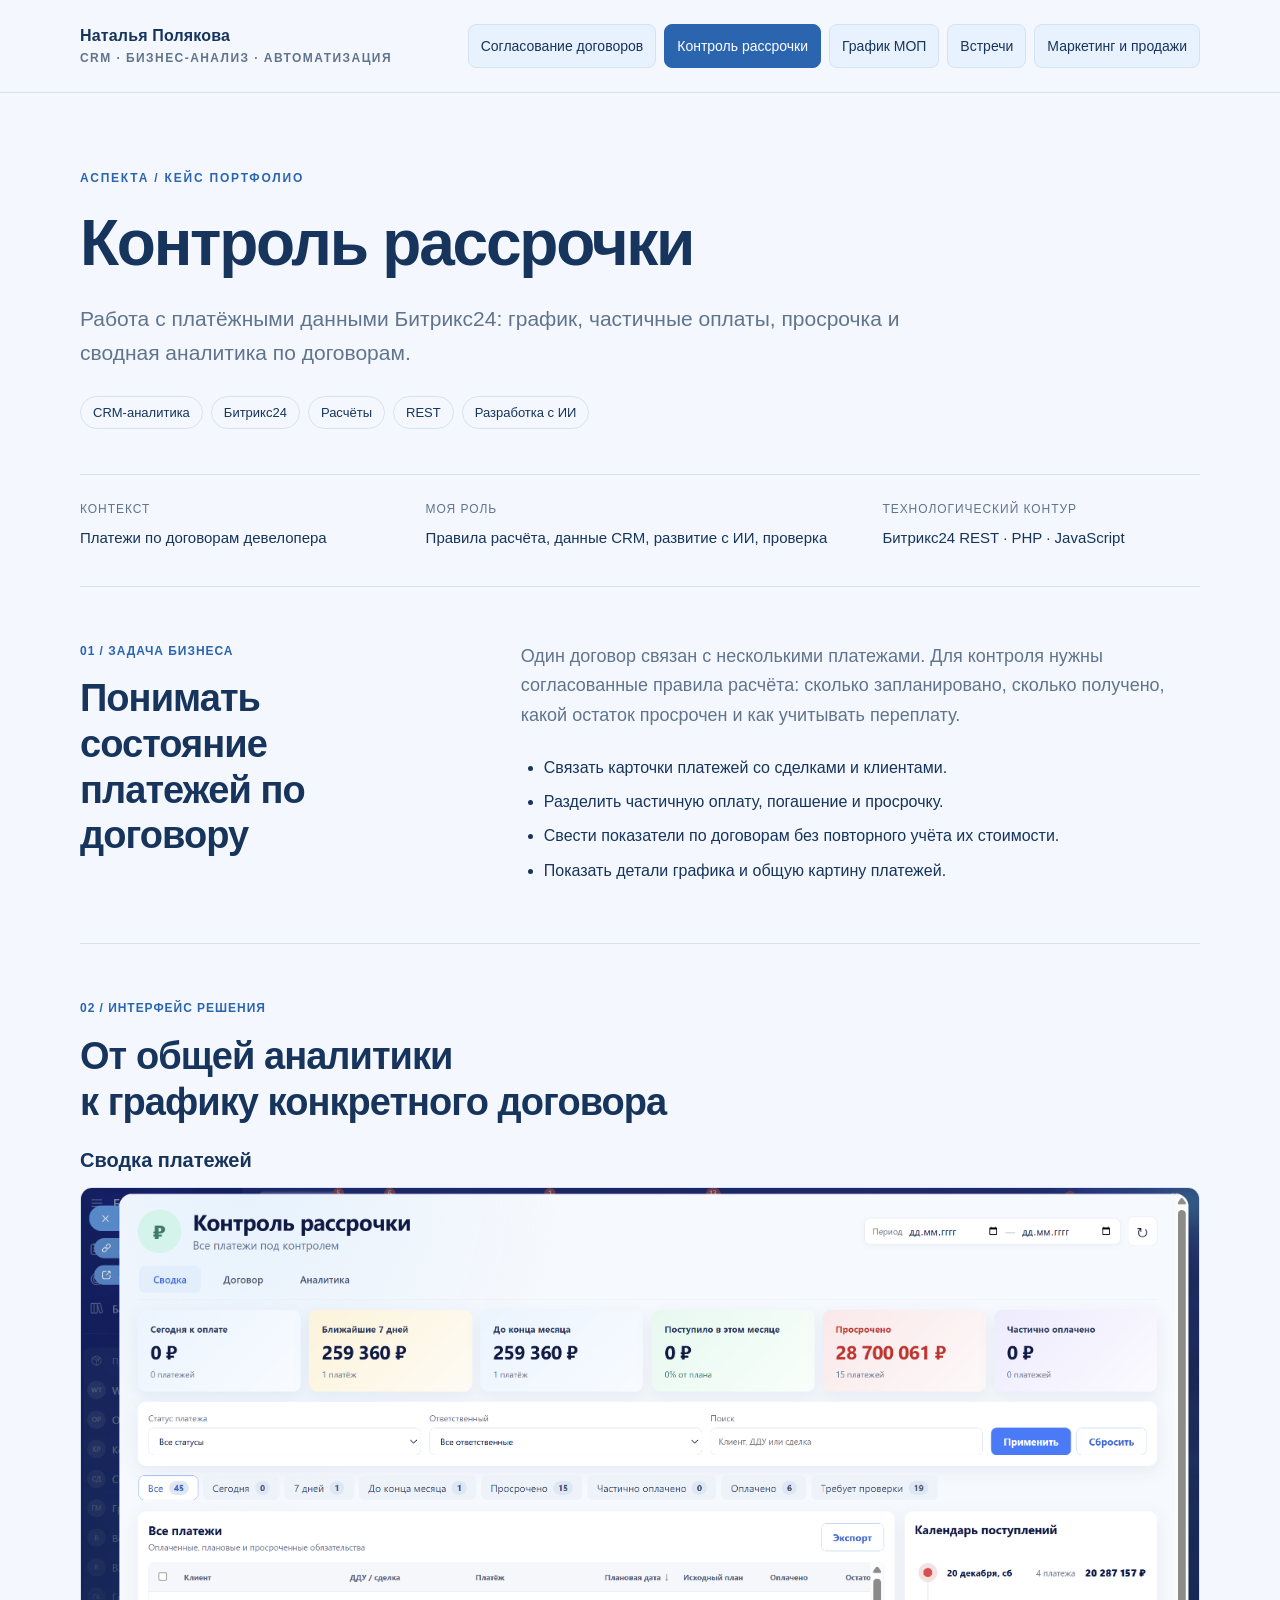
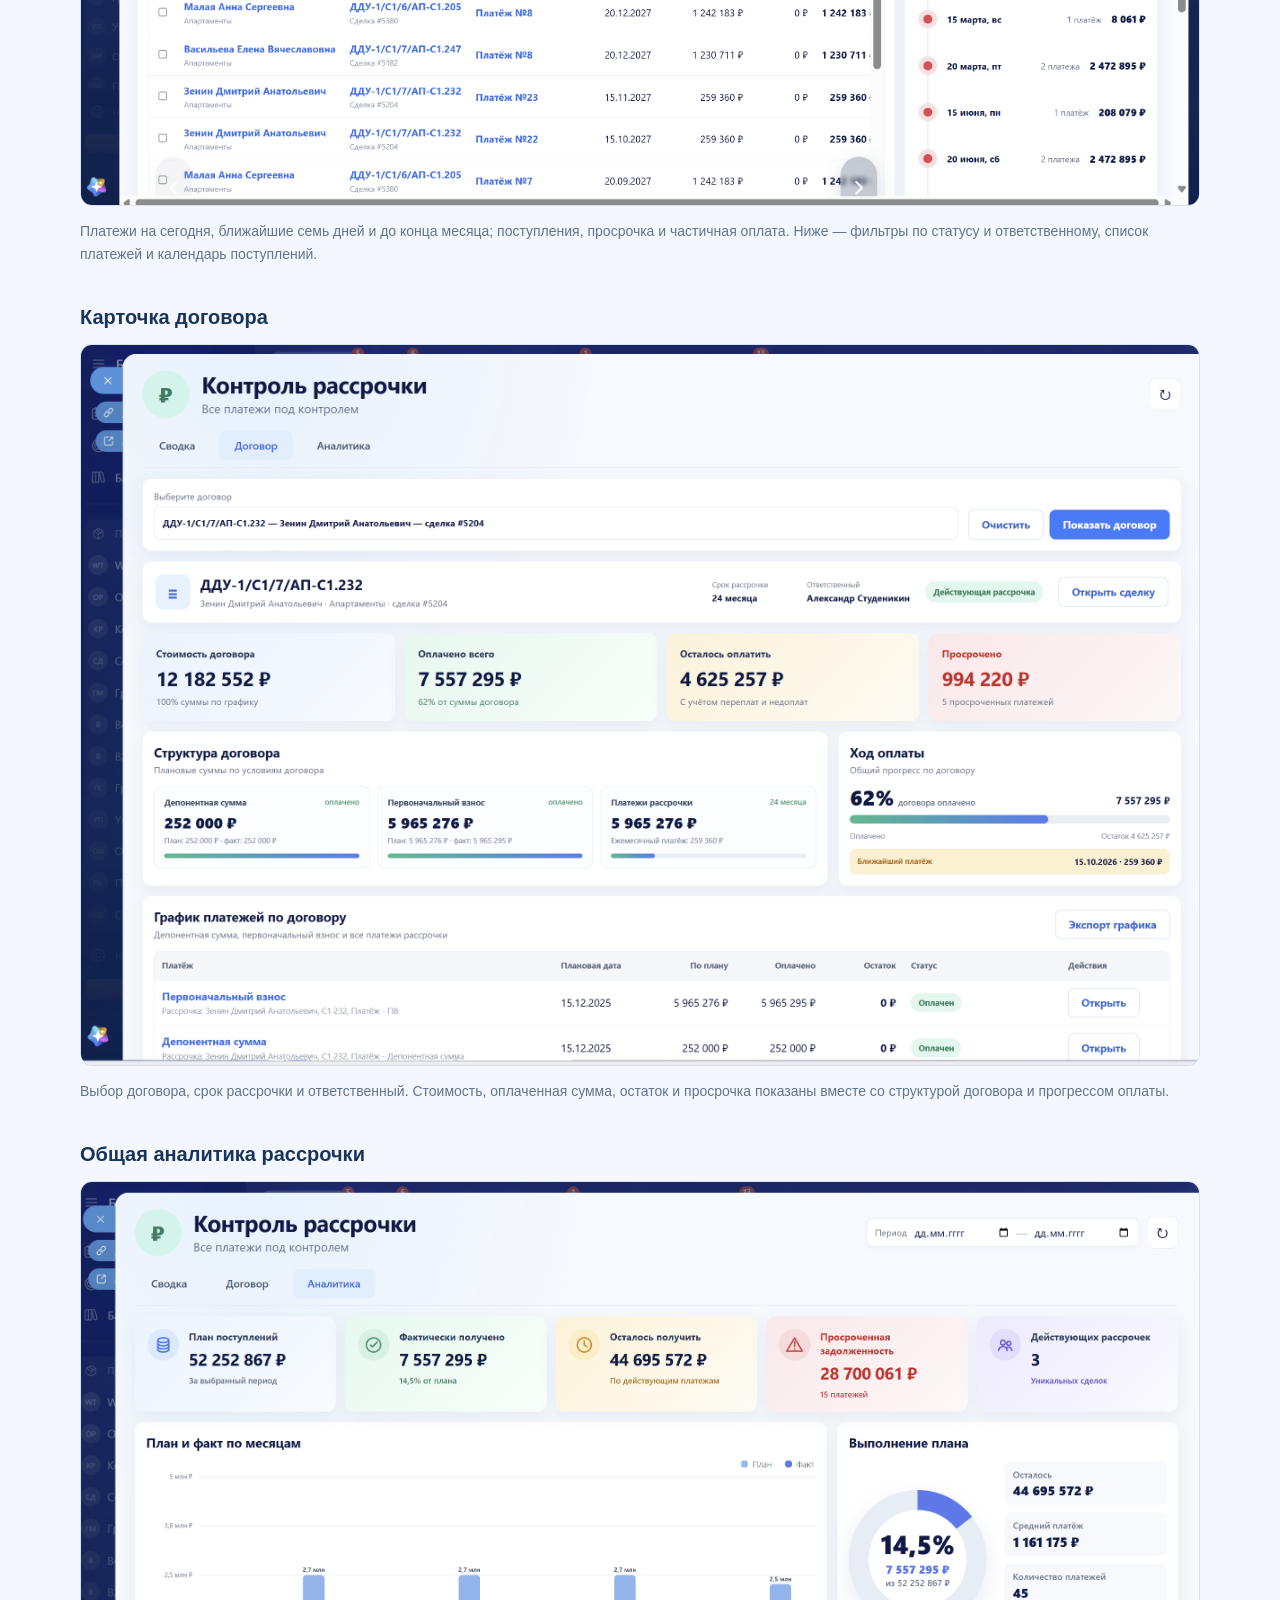
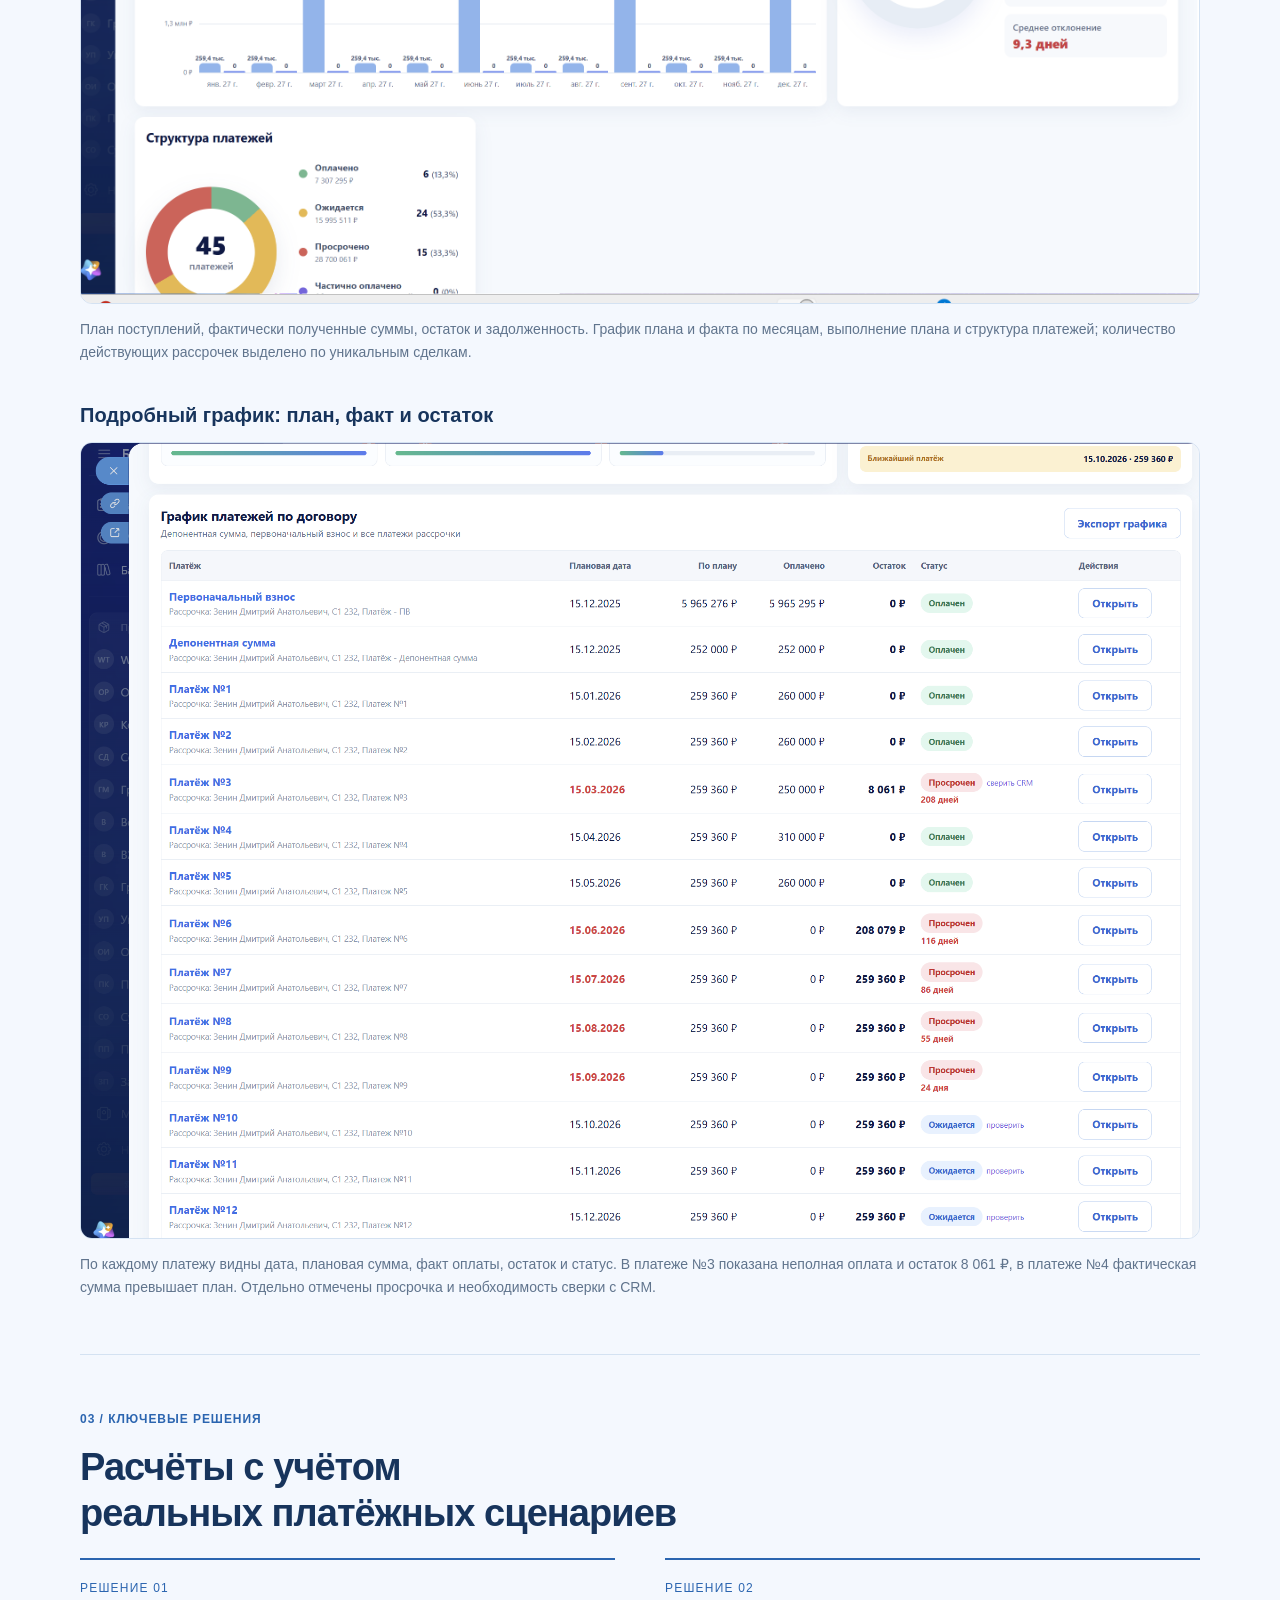
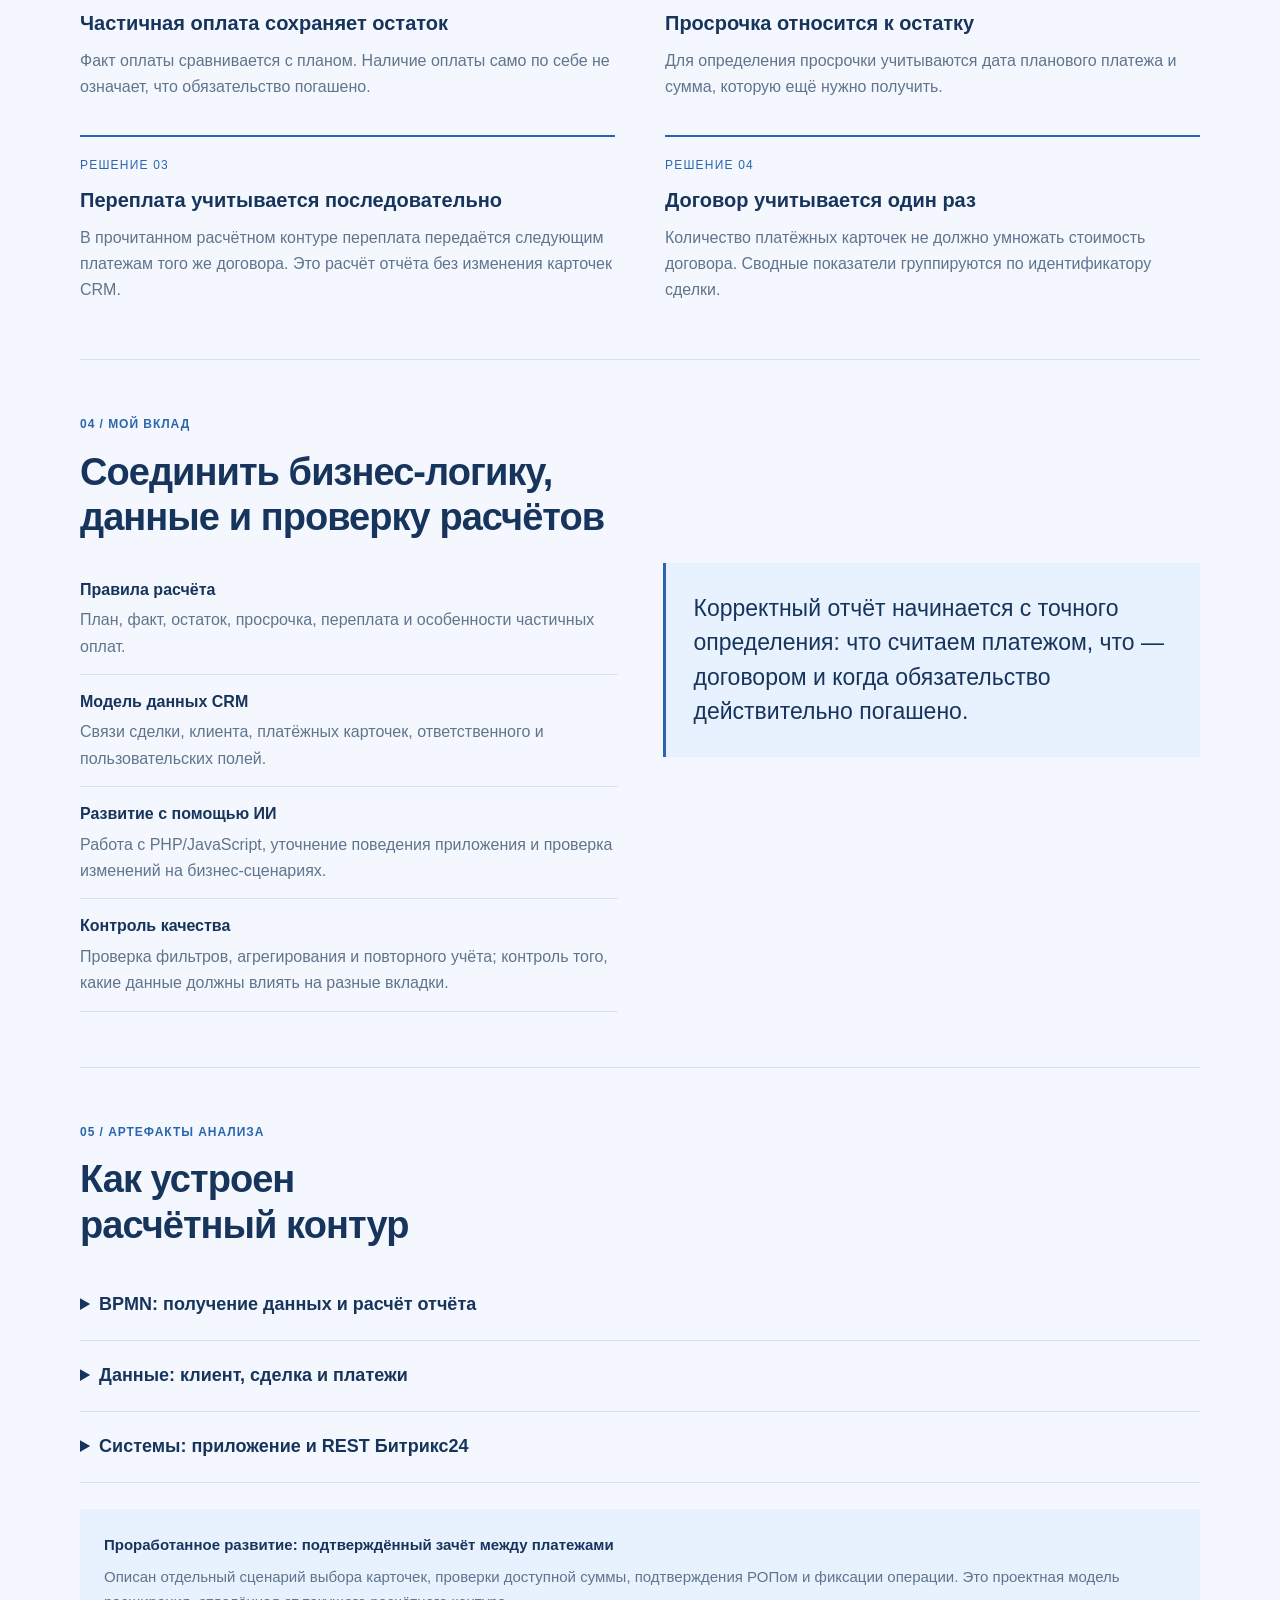
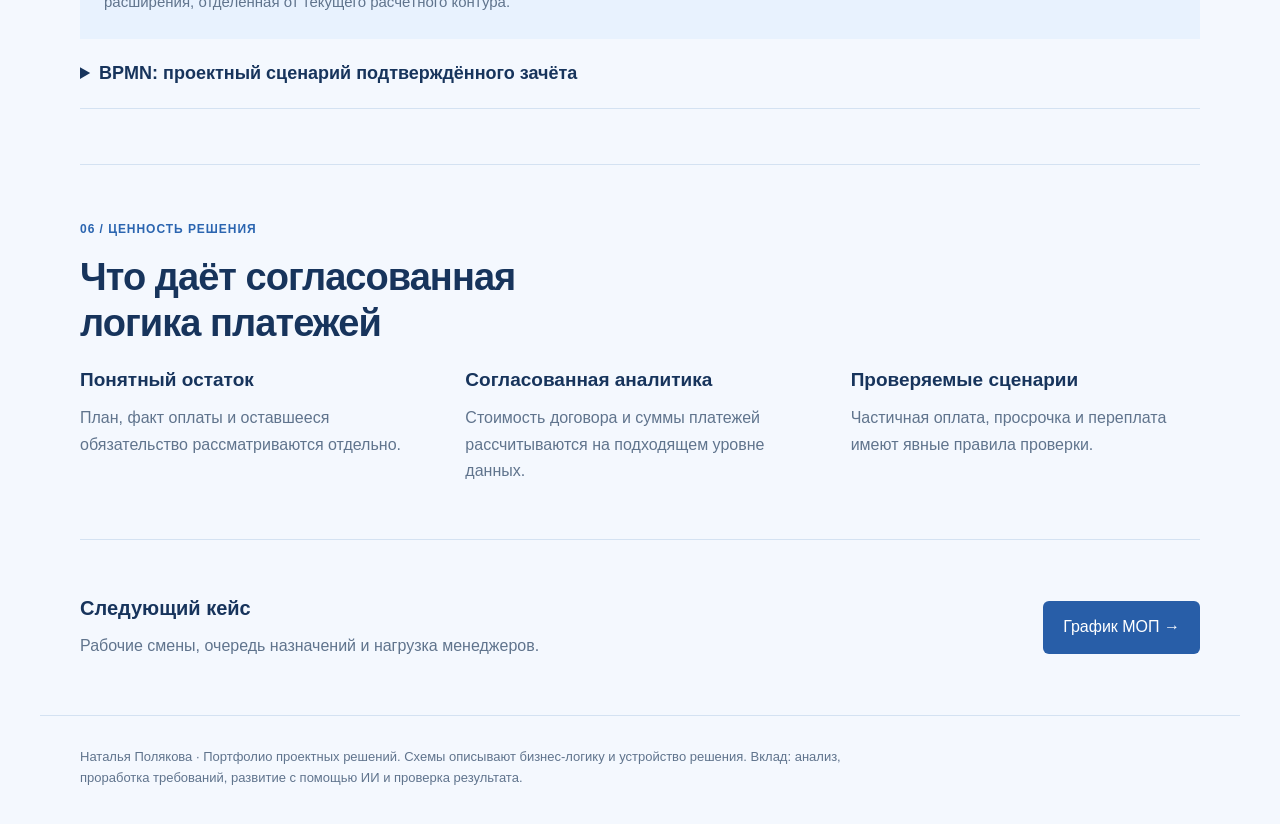
==== commit 030ae0f0: "Add marketing and sales business process portfolio projects" ====
--- a/installments.html
+++ b/installments.html
@@ -1 +1 @@
-<!doctype html><html lang="ru"><head><meta charset="utf-8"><meta name="viewport" content="width=device-width,initial-scale=1"><meta name="description" content="Работа с платёжными данными Битрикс24: график, частичные оплаты, просрочка и сводная аналитика по договорам."><title>Контроль рассрочки — Наталья Полякова</title><link rel="stylesheet" href="style.css?v=10480f1"></head><body><header><div class="header-inner"><div class="name">Наталья Полякова<span>CRM · Бизнес-анализ · Автоматизация</span></div><nav aria-label="Кейсы портфолио"><a href="index.html" >Согласование договоров</a><a href="installments.html" aria-current=page>Контроль рассрочки</a><a href="mop.html" >График МОП</a><a href="meetings.html" >Встречи</a></nav></div></header><main><div class="hero"><p class="eyebrow">Аспекта / Кейс портфолио</p><h1>Контроль рассрочки</h1><p class="lead">Работа с платёжными данными Битрикс24: график, частичные оплаты, просрочка и сводная аналитика по договорам.</p><div class="tags"><span class="tag">CRM-аналитика</span><span class="tag">Битрикс24</span><span class="tag">Расчёты</span><span class="tag">REST</span><span class="tag">Разработка с ИИ</span></div></div><div class="facts"><div><span class="fact-label">Контекст</span><div class="fact-text">Платежи по договорам девелопера</div></div><div><span class="fact-label">Моя роль</span><div class="fact-text">Правила расчёта, данные CRM, развитие с ИИ, проверка</div></div><div><span class="fact-label">Технологический контур</span><div class="fact-text">Битрикс24 REST · PHP · JavaScript</div></div></div><section><div class="intro-grid"><div><div class="section-label">01 / Задача бизнеса</div><h2>Понимать состояние<br>платежей по договору</h2></div><div><p>Один договор связан с несколькими платежами. Для контроля нужны согласованные правила расчёта: сколько запланировано, сколько получено, какой остаток просрочен и как учитывать переплату.</p><ul class="points"><li>Связать карточки платежей со сделками и клиентами.</li><li>Разделить частичную оплату, погашение и просрочку.</li><li>Свести показатели по договорам без повторного учёта их стоимости.</li><li>Показать детали графика и общую картину платежей.</li></ul></div></div></section><section><div class="section-label">02 / Интерфейс решения</div><h2>От общей аналитики<br>к графику конкретного договора</h2><figure><h3>Сводка платежей</h3><a href="screenshots/installments-overview.png" target="_blank" rel="noopener" aria-label="Открыть крупно: Сводка платежей"><img class="screen-image" loading="lazy" width="2855" height="1575" src="screenshots/installments-overview.png" alt="Сводка платежей"></a><figcaption>Платежи на сегодня, ближайшие семь дней и до конца месяца; поступления, просрочка и частичная оплата. Ниже — фильтры по статусу и ответственному, список платежей и календарь поступлений.</figcaption></figure><div class="screen-stack"><figure><h3>Карточка договора</h3><a href="screenshots/installments-contract.png" target="_blank" rel="noopener" aria-label="Открыть крупно: Карточка договора"><img class="screen-image" loading="lazy" width="2490" height="1604" src="screenshots/installments-contract.png" alt="Карточка договора"></a><figcaption>Выбор договора, срок рассрочки и ответственный. Стоимость, оплаченная сумма, остаток и просрочка показаны вместе со структурой договора и прогрессом оплаты.</figcaption></figure><figure><h3>Общая аналитика рассрочки</h3><a href="screenshots/installments-analytics.png" target="_blank" rel="noopener" aria-label="Открыть крупно: Общая аналитика рассрочки"><img class="screen-image" loading="lazy" width="2515" height="1620" src="screenshots/installments-analytics.png" alt="Общая аналитика рассрочки"></a><figcaption>План поступлений, фактически полученные суммы, остаток и задолженность. График плана и факта по месяцам, выполнение плана и структура платежей; количество действующих рассрочек выделено по уникальным сделкам.</figcaption></figure><figure><h3>Подробный график: план, факт и остаток</h3><a href="screenshots/installments-schedule.png" target="_blank" rel="noopener" aria-label="Открыть крупно: Подробный график: план, факт и остаток"><img class="screen-image" loading="lazy" width="2169" height="1543" src="screenshots/installments-schedule.png" alt="Подробный график: план, факт и остаток"></a><figcaption>По каждому платежу видны дата, плановая сумма, факт оплаты, остаток и статус. В платеже №3 показана неполная оплата и остаток 8 061 ₽, в платеже №4 фактическая сумма превышает план. Отдельно отмечены просрочка и необходимость сверки с CRM.</figcaption></figure></div></section><section><div class="section-label">03 / Ключевые решения</div><h2>Расчёты с учётом<br>реальных платёжных сценариев</h2><div class="decisions"><article class="decision"><span class="decision-number">РЕШЕНИЕ 01</span><h3>Частичная оплата сохраняет остаток</h3><p>Факт оплаты сравнивается с планом. Наличие оплаты само по себе не означает, что обязательство погашено.</p></article><article class="decision"><span class="decision-number">РЕШЕНИЕ 02</span><h3>Просрочка относится к остатку</h3><p>Для определения просрочки учитываются дата планового платежа и сумма, которую ещё нужно получить.</p></article><article class="decision"><span class="decision-number">РЕШЕНИЕ 03</span><h3>Переплата учитывается последовательно</h3><p>В прочитанном расчётном контуре переплата передаётся следующим платежам того же договора. Это расчёт отчёта без изменения карточек CRM.</p></article><article class="decision"><span class="decision-number">РЕШЕНИЕ 04</span><h3>Договор учитывается один раз</h3><p>Количество платёжных карточек не должно умножать стоимость договора. Сводные показатели группируются по идентификатору сделки.</p></article></div></section><section><div class="section-label">04 / Мой вклад</div><h2>Соединить бизнес-логику,<br>данные и проверку расчётов</h2><div class="role-grid"><ul class="role-list"><li><strong>Правила расчёта</strong><span>План, факт, остаток, просрочка, переплата и особенности частичных оплат.</span></li><li><strong>Модель данных CRM</strong><span>Связи сделки, клиента, платёжных карточек, ответственного и пользовательских полей.</span></li><li><strong>Развитие с помощью ИИ</strong><span>Работа с PHP/JavaScript, уточнение поведения приложения и проверка изменений на бизнес-сценариях.</span></li><li><strong>Контроль качества</strong><span>Проверка фильтров, агрегирования и повторного учёта; контроль того, какие данные должны влиять на разные вкладки.</span></li></ul><p class="quote">Корректный отчёт начинается с точного определения: что считаем платежом, что — договором и когда обязательство действительно погашено.</p></div></section><section><div class="section-label">05 / Артефакты анализа</div><h2>Как устроен<br>расчётный контур</h2><details><summary>BPMN: получение данных и расчёт отчёта</summary><p>Модель по прочитанному снимку кода: чтение данных CRM, группировка платежей, расчёт и построение представления.</p><div class="diagram-wrap "><img loading="lazy" src="assets/installments-current.svg" alt="BPMN: получение данных и расчёт отчёта"></div><div class="diagram-links"><a href="assets/installments-current.svg" target="_blank" rel="noopener">Открыть схему крупно</a><a href="assets/installments-current.bpmn" download>Скачать BPMN</a></div></details><details><summary>Данные: клиент, сделка и платежи</summary><p>Действующие сущности CRM и расчётные строки отчёта. Журнал подтверждённых зачётов выделен как предлагаемое расширение.</p><div class="diagram-wrap compact"><img loading="lazy" src="assets/installments-data.svg" alt="Данные: клиент, сделка и платежи"></div><div class="diagram-links"><a href="assets/installments-data.svg" target="_blank" rel="noopener">Открыть схему крупно</a></div></details><details><summary>Системы: приложение и REST Битрикс24</summary><p>Получение платежей, сделок, контактов и пользователей; расчёт и формирование аналитики.</p><div class="diagram-wrap compact"><img loading="lazy" src="assets/installments-systems.svg" alt="Системы: приложение и REST Битрикс24"></div><div class="diagram-links"><a href="assets/installments-systems.svg" target="_blank" rel="noopener">Открыть схему крупно</a></div></details><div class="future"><strong>Проработанное развитие: подтверждённый зачёт между платежами</strong><p>Описан отдельный сценарий выбора карточек, проверки доступной суммы, подтверждения РОПом и фиксации операции. Это проектная модель расширения, отделённая от текущего расчётного контура.</p></div><details><summary>BPMN: проектный сценарий подтверждённого зачёта</summary><p>Сценарий расширения с повторной проверкой данных, защитой от дублей и сверкой результата записи.</p><div class="diagram-wrap "><img loading="lazy" src="assets/installments-transfer-proposed.svg" alt="BPMN: проектный сценарий подтверждённого зачёта"></div><div class="diagram-links"><a href="assets/installments-transfer-proposed.svg" target="_blank" rel="noopener">Открыть схему крупно</a><a href="assets/installments-transfer-proposed.bpmn" download>Скачать BPMN</a></div></details></section><section><div class="section-label">06 / Ценность решения</div><h2>Что даёт согласованная<br>логика платежей</h2><div class="outcomes"><article><h3>Понятный остаток</h3><p>План, факт оплаты и оставшееся обязательство рассматриваются отдельно.</p></article><article><h3>Согласованная аналитика</h3><p>Стоимость договора и суммы платежей рассчитываются на подходящем уровне данных.</p></article><article><h3>Проверяемые сценарии</h3><p>Частичная оплата, просрочка и переплата имеют явные правила проверки.</p></article></div></section><section class="next-case"><div><h3>Следующий кейс</h3><p>Рабочие смены, очередь назначений и нагрузка менеджеров.</p></div><a class="next-link" href="mop.html">График МОП →</a></section></main><footer><p>Наталья Полякова · Портфолио проектных решений. Схемы описывают бизнес-логику и устройство решения. Вклад: анализ, проработка требований, развитие с помощью ИИ и проверка результата.</p></footer></body></html>+<!doctype html><html lang="ru"><head><meta charset="utf-8"><meta name="viewport" content="width=device-width,initial-scale=1"><meta name="description" content="Работа с платёжными данными Битрикс24: график, частичные оплаты, просрочка и сводная аналитика по договорам."><title>Контроль рассрочки — Наталья Полякова</title><link rel="stylesheet" href="style.css?v=marketing-1"></head><body><header><div class="header-inner"><div class="name">Наталья Полякова<span>CRM · Бизнес-анализ · Автоматизация</span></div><nav aria-label="Кейсы портфолио"><a href="index.html?v=marketing-1">Согласование договоров</a><a href="installments.html?v=marketing-1" aria-current="page">Контроль рассрочки</a><a href="mop.html?v=marketing-1">График МОП</a><a href="meetings.html?v=marketing-1">Встречи</a><a href="marketing.html?v=marketing-1">Маркетинг и продажи</a></nav></div></header><main><div class="hero"><p class="eyebrow">Аспекта / Кейс портфолио</p><h1>Контроль рассрочки</h1><p class="lead">Работа с платёжными данными Битрикс24: график, частичные оплаты, просрочка и сводная аналитика по договорам.</p><div class="tags"><span class="tag">CRM-аналитика</span><span class="tag">Битрикс24</span><span class="tag">Расчёты</span><span class="tag">REST</span><span class="tag">Разработка с ИИ</span></div></div><div class="facts"><div><span class="fact-label">Контекст</span><div class="fact-text">Платежи по договорам девелопера</div></div><div><span class="fact-label">Моя роль</span><div class="fact-text">Правила расчёта, данные CRM, развитие с ИИ, проверка</div></div><div><span class="fact-label">Технологический контур</span><div class="fact-text">Битрикс24 REST · PHP · JavaScript</div></div></div><section><div class="intro-grid"><div><div class="section-label">01 / Задача бизнеса</div><h2>Понимать состояние<br>платежей по договору</h2></div><div><p>Один договор связан с несколькими платежами. Для контроля нужны согласованные правила расчёта: сколько запланировано, сколько получено, какой остаток просрочен и как учитывать переплату.</p><ul class="points"><li>Связать карточки платежей со сделками и клиентами.</li><li>Разделить частичную оплату, погашение и просрочку.</li><li>Свести показатели по договорам без повторного учёта их стоимости.</li><li>Показать детали графика и общую картину платежей.</li></ul></div></div></section><section><div class="section-label">02 / Интерфейс решения</div><h2>От общей аналитики<br>к графику конкретного договора</h2><figure><h3>Сводка платежей</h3><a href="screenshots/installments-overview.png" target="_blank" rel="noopener" aria-label="Открыть крупно: Сводка платежей"><img class="screen-image" loading="lazy" width="2855" height="1575" src="screenshots/installments-overview.png" alt="Сводка платежей"></a><figcaption>Платежи на сегодня, ближайшие семь дней и до конца месяца; поступления, просрочка и частичная оплата. Ниже — фильтры по статусу и ответственному, список платежей и календарь поступлений.</figcaption></figure><div class="screen-stack"><figure><h3>Карточка договора</h3><a href="screenshots/installments-contract.png" target="_blank" rel="noopener" aria-label="Открыть крупно: Карточка договора"><img class="screen-image" loading="lazy" width="2490" height="1604" src="screenshots/installments-contract.png" alt="Карточка договора"></a><figcaption>Выбор договора, срок рассрочки и ответственный. Стоимость, оплаченная сумма, остаток и просрочка показаны вместе со структурой договора и прогрессом оплаты.</figcaption></figure><figure><h3>Общая аналитика рассрочки</h3><a href="screenshots/installments-analytics.png" target="_blank" rel="noopener" aria-label="Открыть крупно: Общая аналитика рассрочки"><img class="screen-image" loading="lazy" width="2515" height="1620" src="screenshots/installments-analytics.png" alt="Общая аналитика рассрочки"></a><figcaption>План поступлений, фактически полученные суммы, остаток и задолженность. График плана и факта по месяцам, выполнение плана и структура платежей; количество действующих рассрочек выделено по уникальным сделкам.</figcaption></figure><figure><h3>Подробный график: план, факт и остаток</h3><a href="screenshots/installments-schedule.png" target="_blank" rel="noopener" aria-label="Открыть крупно: Подробный график: план, факт и остаток"><img class="screen-image" loading="lazy" width="2169" height="1543" src="screenshots/installments-schedule.png" alt="Подробный график: план, факт и остаток"></a><figcaption>По каждому платежу видны дата, плановая сумма, факт оплаты, остаток и статус. В платеже №3 показана неполная оплата и остаток 8 061 ₽, в платеже №4 фактическая сумма превышает план. Отдельно отмечены просрочка и необходимость сверки с CRM.</figcaption></figure></div></section><section><div class="section-label">03 / Ключевые решения</div><h2>Расчёты с учётом<br>реальных платёжных сценариев</h2><div class="decisions"><article class="decision"><span class="decision-number">РЕШЕНИЕ 01</span><h3>Частичная оплата сохраняет остаток</h3><p>Факт оплаты сравнивается с планом. Наличие оплаты само по себе не означает, что обязательство погашено.</p></article><article class="decision"><span class="decision-number">РЕШЕНИЕ 02</span><h3>Просрочка относится к остатку</h3><p>Для определения просрочки учитываются дата планового платежа и сумма, которую ещё нужно получить.</p></article><article class="decision"><span class="decision-number">РЕШЕНИЕ 03</span><h3>Переплата учитывается последовательно</h3><p>В прочитанном расчётном контуре переплата передаётся следующим платежам того же договора. Это расчёт отчёта без изменения карточек CRM.</p></article><article class="decision"><span class="decision-number">РЕШЕНИЕ 04</span><h3>Договор учитывается один раз</h3><p>Количество платёжных карточек не должно умножать стоимость договора. Сводные показатели группируются по идентификатору сделки.</p></article></div></section><section><div class="section-label">04 / Мой вклад</div><h2>Соединить бизнес-логику,<br>данные и проверку расчётов</h2><div class="role-grid"><ul class="role-list"><li><strong>Правила расчёта</strong><span>План, факт, остаток, просрочка, переплата и особенности частичных оплат.</span></li><li><strong>Модель данных CRM</strong><span>Связи сделки, клиента, платёжных карточек, ответственного и пользовательских полей.</span></li><li><strong>Развитие с помощью ИИ</strong><span>Работа с PHP/JavaScript, уточнение поведения приложения и проверка изменений на бизнес-сценариях.</span></li><li><strong>Контроль качества</strong><span>Проверка фильтров, агрегирования и повторного учёта; контроль того, какие данные должны влиять на разные вкладки.</span></li></ul><p class="quote">Корректный отчёт начинается с точного определения: что считаем платежом, что — договором и когда обязательство действительно погашено.</p></div></section><section><div class="section-label">05 / Артефакты анализа</div><h2>Как устроен<br>расчётный контур</h2><details><summary>BPMN: получение данных и расчёт отчёта</summary><p>Модель по прочитанному снимку кода: чтение данных CRM, группировка платежей, расчёт и построение представления.</p><div class="diagram-wrap "><img loading="lazy" src="assets/installments-current.svg" alt="BPMN: получение данных и расчёт отчёта"></div><div class="diagram-links"><a href="assets/installments-current.svg" target="_blank" rel="noopener">Открыть схему крупно</a><a href="assets/installments-current.bpmn" download>Скачать BPMN</a></div></details><details><summary>Данные: клиент, сделка и платежи</summary><p>Действующие сущности CRM и расчётные строки отчёта. Журнал подтверждённых зачётов выделен как предлагаемое расширение.</p><div class="diagram-wrap compact"><img loading="lazy" src="assets/installments-data.svg" alt="Данные: клиент, сделка и платежи"></div><div class="diagram-links"><a href="assets/installments-data.svg" target="_blank" rel="noopener">Открыть схему крупно</a></div></details><details><summary>Системы: приложение и REST Битрикс24</summary><p>Получение платежей, сделок, контактов и пользователей; расчёт и формирование аналитики.</p><div class="diagram-wrap compact"><img loading="lazy" src="assets/installments-systems.svg" alt="Системы: приложение и REST Битрикс24"></div><div class="diagram-links"><a href="assets/installments-systems.svg" target="_blank" rel="noopener">Открыть схему крупно</a></div></details><div class="future"><strong>Проработанное развитие: подтверждённый зачёт между платежами</strong><p>Описан отдельный сценарий выбора карточек, проверки доступной суммы, подтверждения РОПом и фиксации операции. Это проектная модель расширения, отделённая от текущего расчётного контура.</p></div><details><summary>BPMN: проектный сценарий подтверждённого зачёта</summary><p>Сценарий расширения с повторной проверкой данных, защитой от дублей и сверкой результата записи.</p><div class="diagram-wrap "><img loading="lazy" src="assets/installments-transfer-proposed.svg" alt="BPMN: проектный сценарий подтверждённого зачёта"></div><div class="diagram-links"><a href="assets/installments-transfer-proposed.svg" target="_blank" rel="noopener">Открыть схему крупно</a><a href="assets/installments-transfer-proposed.bpmn" download>Скачать BPMN</a></div></details></section><section><div class="section-label">06 / Ценность решения</div><h2>Что даёт согласованная<br>логика платежей</h2><div class="outcomes"><article><h3>Понятный остаток</h3><p>План, факт оплаты и оставшееся обязательство рассматриваются отдельно.</p></article><article><h3>Согласованная аналитика</h3><p>Стоимость договора и суммы платежей рассчитываются на подходящем уровне данных.</p></article><article><h3>Проверяемые сценарии</h3><p>Частичная оплата, просрочка и переплата имеют явные правила проверки.</p></article></div></section><section class="next-case"><div><h3>Следующий кейс</h3><p>Рабочие смены, очередь назначений и нагрузка менеджеров.</p></div><a class="next-link" href="mop.html?v=marketing-1">График МОП →</a></section></main><footer><p>Наталья Полякова · Портфолио проектных решений. Схемы описывают бизнес-логику и устройство решения. Вклад: анализ, проработка требований, развитие с помощью ИИ и проверка результата.</p></footer></body></html>
--- a/style.css
+++ b/style.css
@@ -5,3 +5,5 @@
 .screen-stack{display:grid;grid-template-columns:minmax(0,1fr);gap:38px;margin-top:38px}.screen-image{transition:box-shadow .15s}.screen-image:hover{box-shadow:0 8px 30px #17345c14}figure h3{margin-bottom:14px}figcaption strong{color:var(--ink)}
 
 .analysis-table-wrap{overflow-x:auto;margin:30px 0}.analysis-table{width:100%;border-collapse:collapse;text-align:left;font-size:15px}.analysis-table caption{text-align:left;font-weight:650;margin-bottom:16px}.analysis-table th,.analysis-table td{vertical-align:top;padding:18px;border-bottom:1px solid var(--line)}.analysis-table thead{background:var(--soft)}.analysis-table tbody th{width:34%;font-weight:600}.analysis-table td{color:var(--muted)}@media(max-width:700px){.analysis-table{min-width:560px}.header-inner{align-items:flex-start}}
+
+.marketing-project-nav{margin-top:32px}.marketing-project{scroll-margin-top:24px}.marketing-results-title{margin-top:34px}.marketing-metrics{display:grid;grid-template-columns:repeat(3,minmax(0,1fr));gap:20px}.marketing-metrics-two{grid-template-columns:repeat(2,minmax(0,1fr))}.marketing-metrics-one{grid-template-columns:minmax(0,1fr);max-width:540px}.marketing-metric{padding:24px;background:var(--soft);border:1px solid var(--line);border-radius:10px}.marketing-metric strong{display:block;font-size:clamp(24px,2.7vw,34px);line-height:1.25;letter-spacing:-.025em;color:var(--accent)}.marketing-metric p{margin:10px 0 0;color:var(--muted);font-size:15px}.marketing-project-context{color:var(--muted);margin-bottom:28px}@media(max-width:760px){.marketing-metrics,.marketing-metrics-two{grid-template-columns:1fr}.marketing-metric{padding:22px}}@media print{.marketing-metric{break-inside:avoid}}
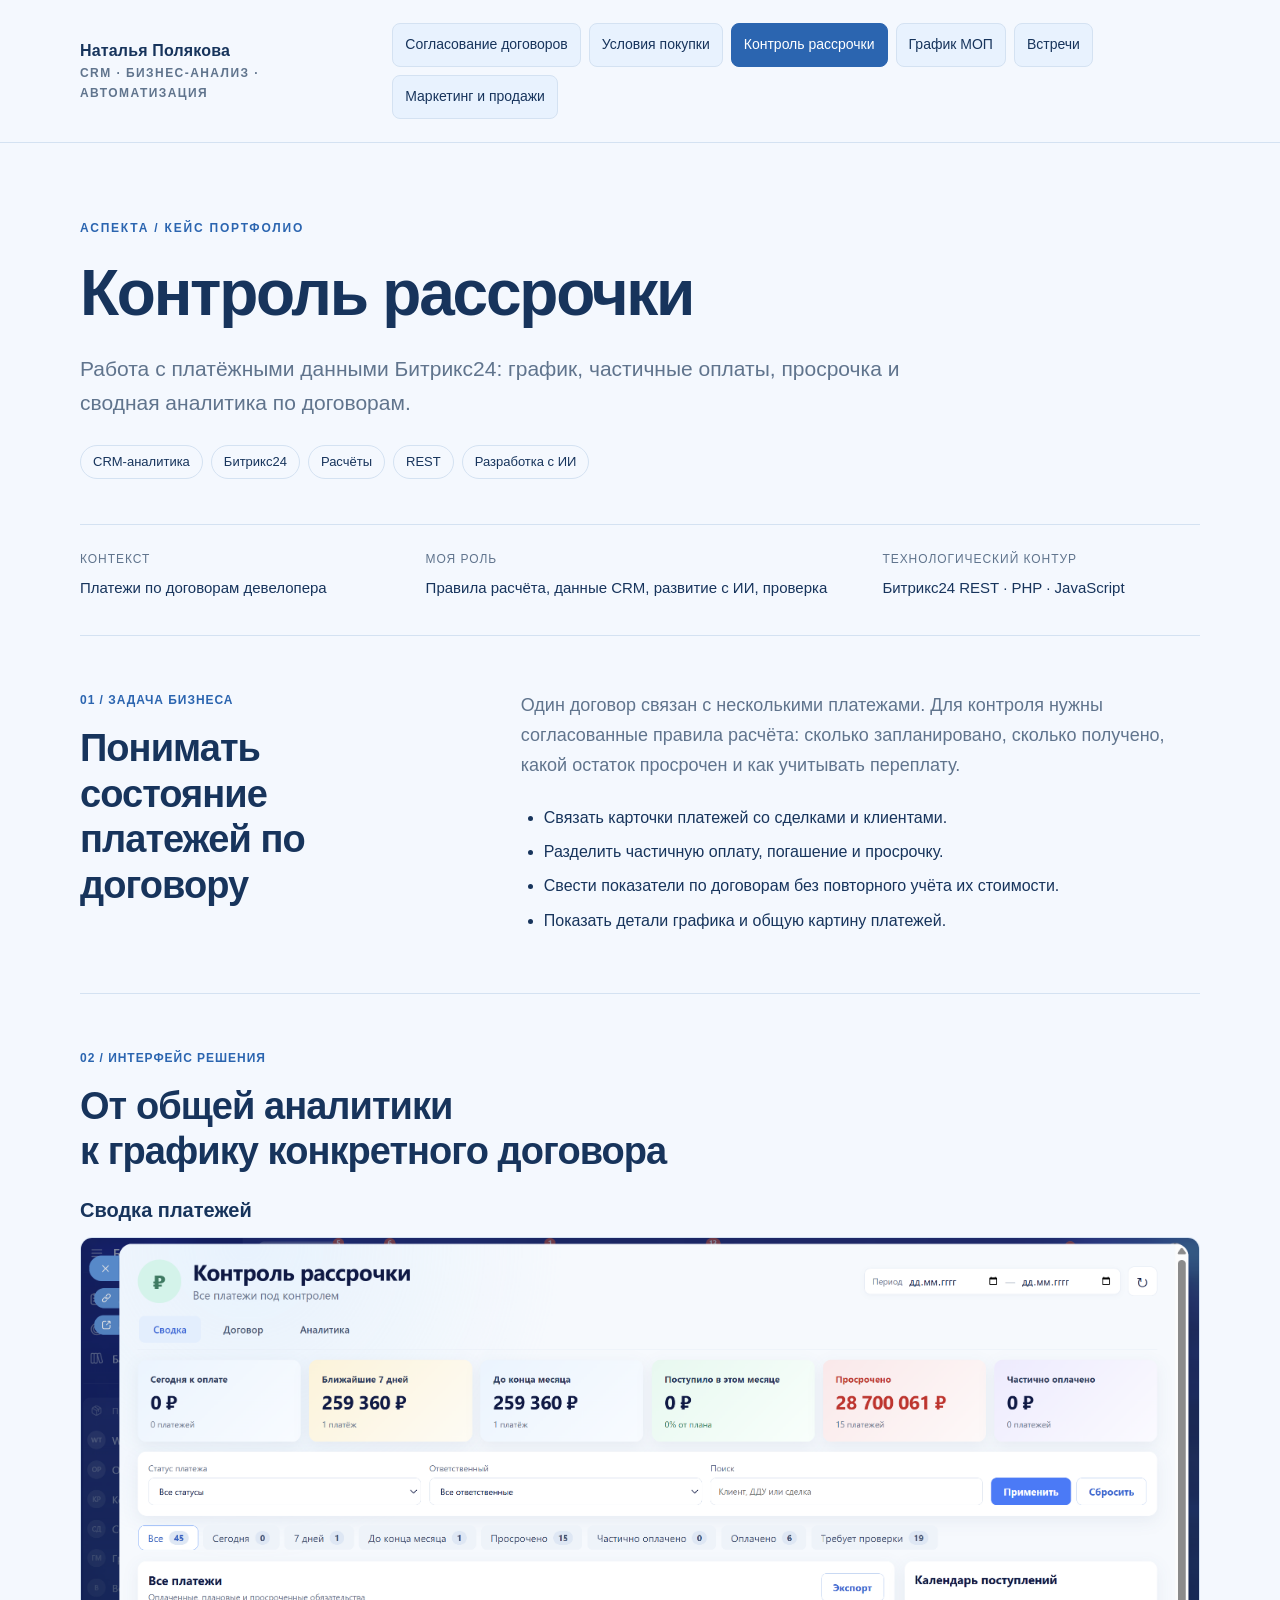
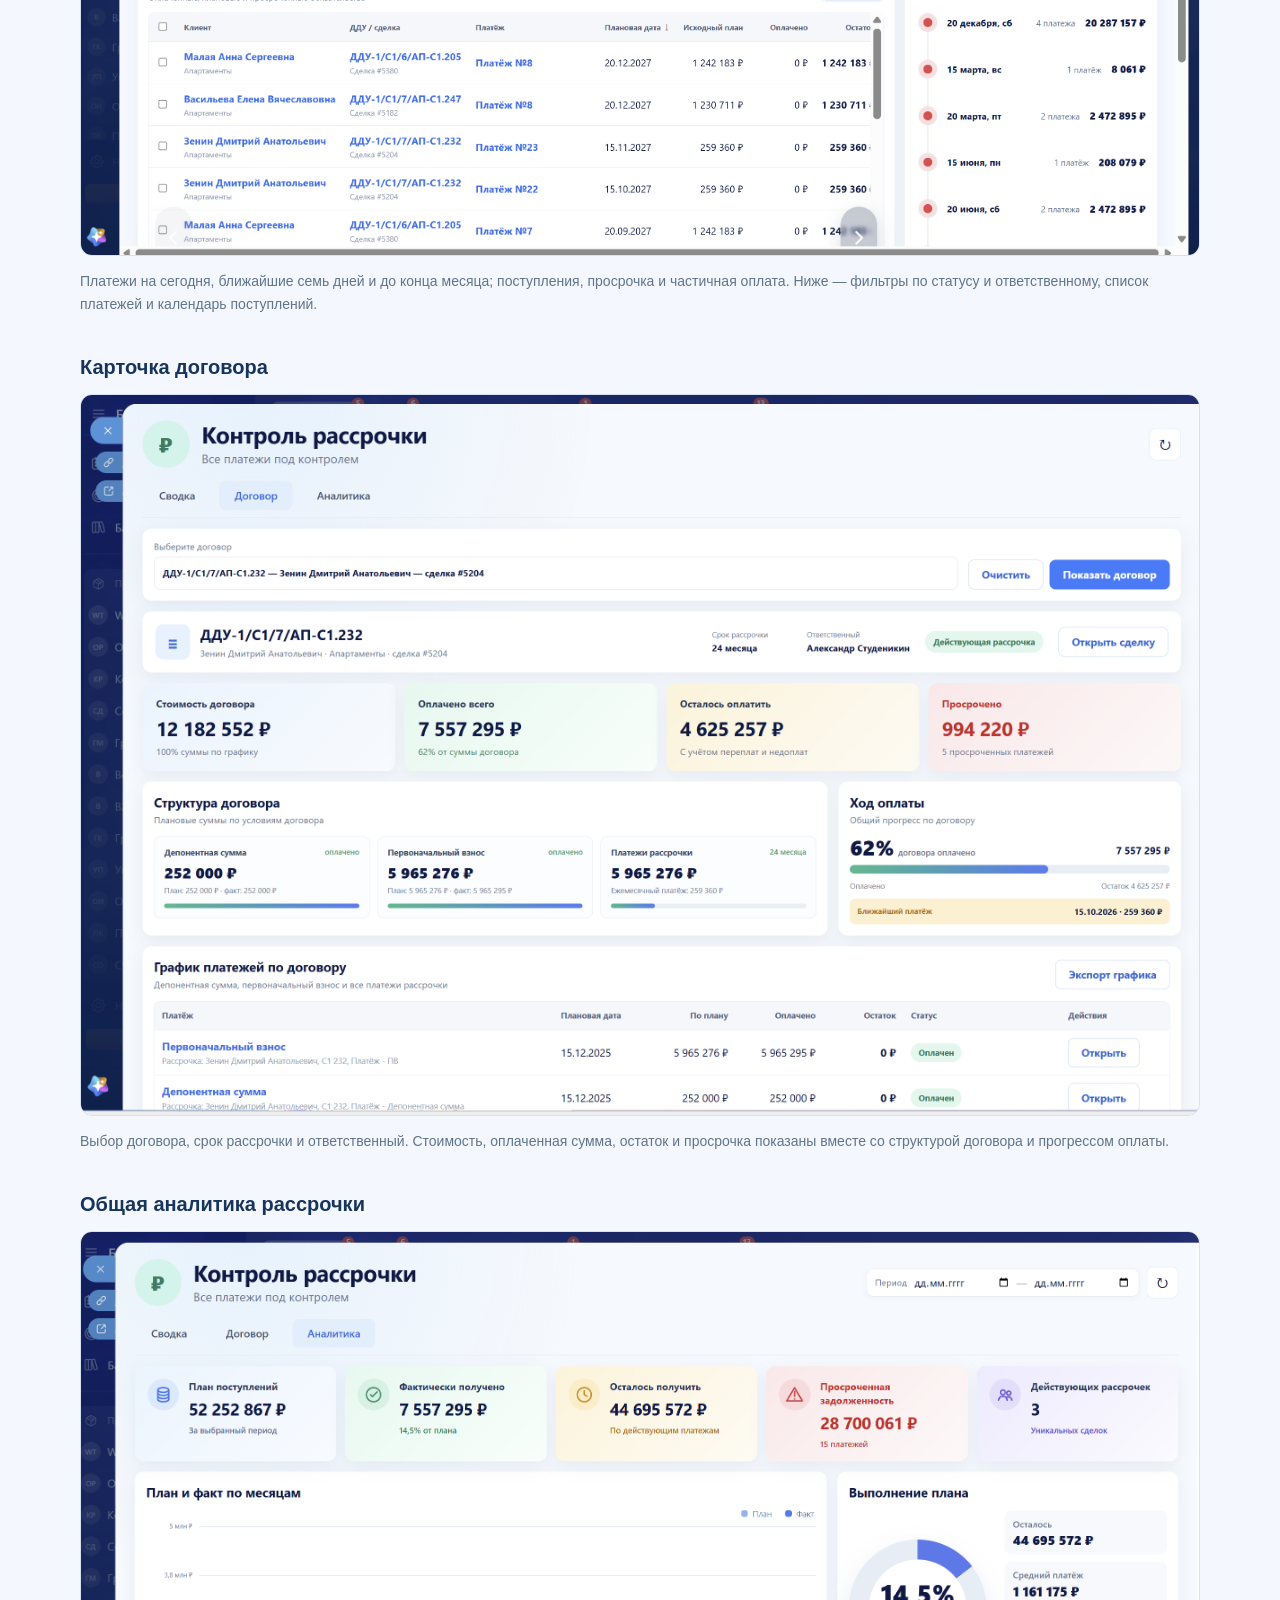
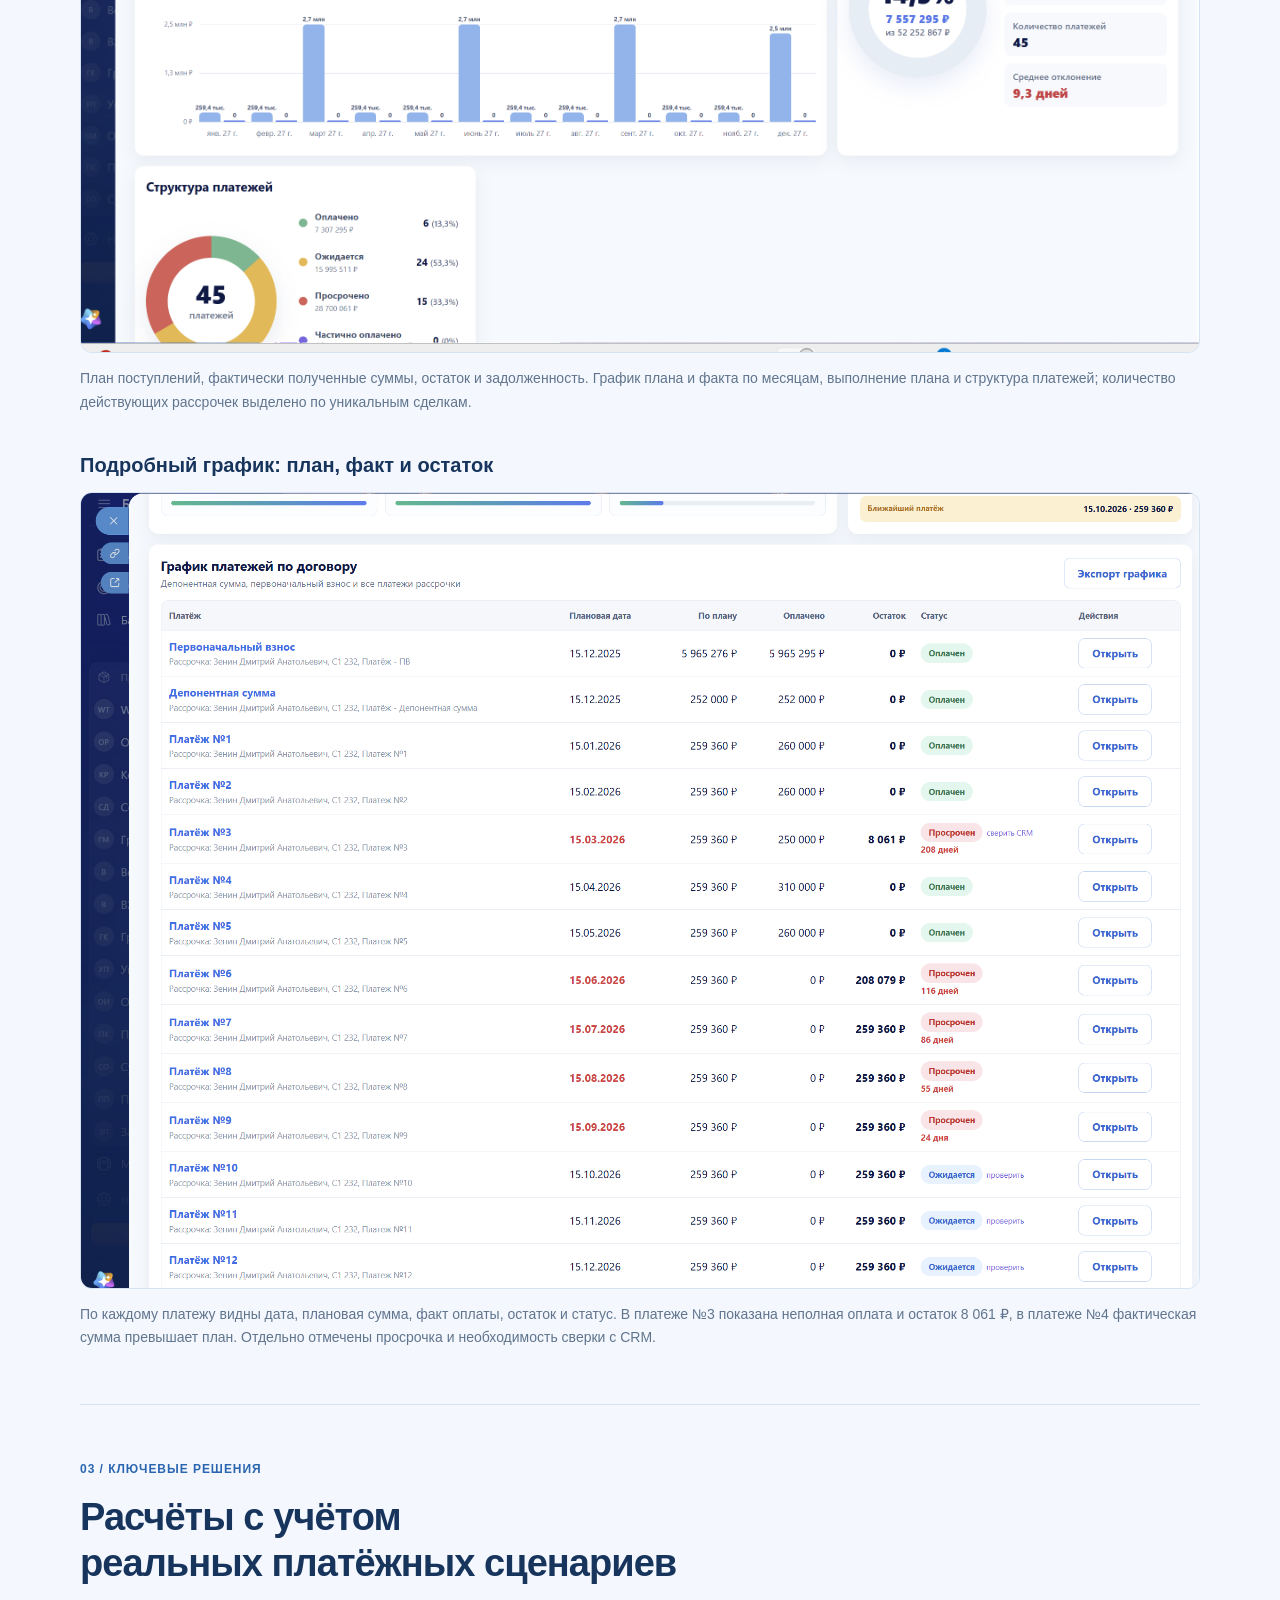
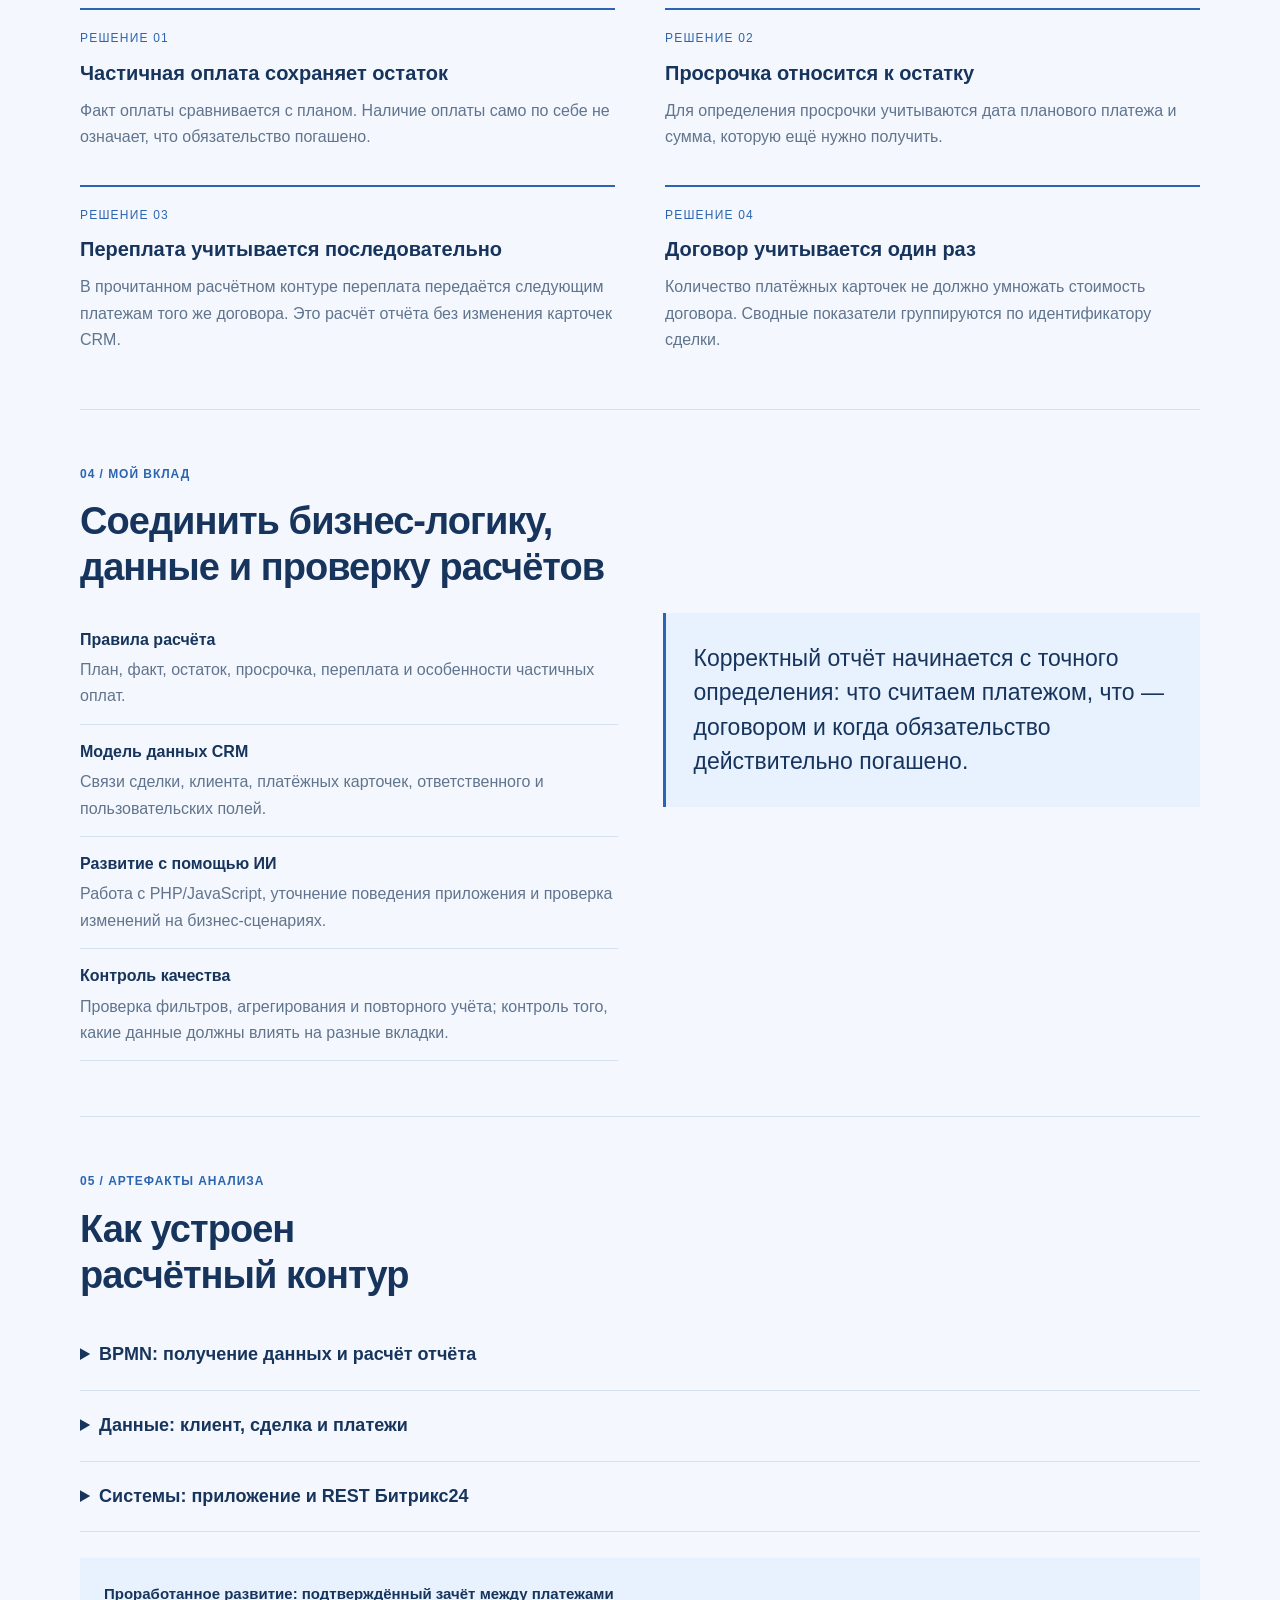
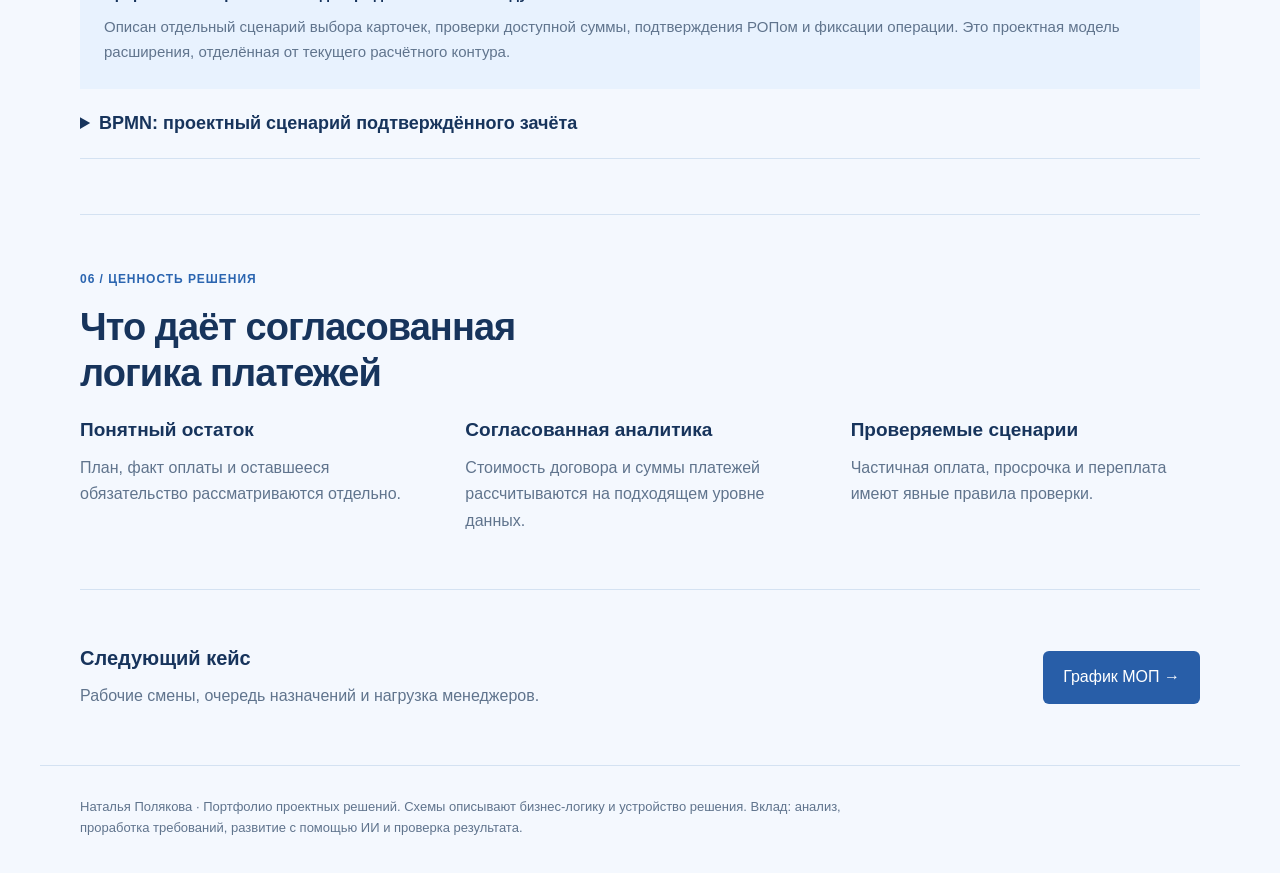
==== commit 05717ffa: "Publish purchase conditions automation case" ====
--- a/installments.html
+++ b/installments.html
@@ -1 +1 @@
-<!doctype html><html lang="ru"><head><meta charset="utf-8"><meta name="viewport" content="width=device-width,initial-scale=1"><meta name="description" content="Работа с платёжными данными Битрикс24: график, частичные оплаты, просрочка и сводная аналитика по договорам."><title>Контроль рассрочки — Наталья Полякова</title><link rel="stylesheet" href="style.css?v=marketing-1"></head><body><header><div class="header-inner"><div class="name">Наталья Полякова<span>CRM · Бизнес-анализ · Автоматизация</span></div><nav aria-label="Кейсы портфолио"><a href="index.html?v=marketing-1">Согласование договоров</a><a href="installments.html?v=marketing-1" aria-current="page">Контроль рассрочки</a><a href="mop.html?v=marketing-1">График МОП</a><a href="meetings.html?v=marketing-1">Встречи</a><a href="marketing.html?v=marketing-1">Маркетинг и продажи</a></nav></div></header><main><div class="hero"><p class="eyebrow">Аспекта / Кейс портфолио</p><h1>Контроль рассрочки</h1><p class="lead">Работа с платёжными данными Битрикс24: график, частичные оплаты, просрочка и сводная аналитика по договорам.</p><div class="tags"><span class="tag">CRM-аналитика</span><span class="tag">Битрикс24</span><span class="tag">Расчёты</span><span class="tag">REST</span><span class="tag">Разработка с ИИ</span></div></div><div class="facts"><div><span class="fact-label">Контекст</span><div class="fact-text">Платежи по договорам девелопера</div></div><div><span class="fact-label">Моя роль</span><div class="fact-text">Правила расчёта, данные CRM, развитие с ИИ, проверка</div></div><div><span class="fact-label">Технологический контур</span><div class="fact-text">Битрикс24 REST · PHP · JavaScript</div></div></div><section><div class="intro-grid"><div><div class="section-label">01 / Задача бизнеса</div><h2>Понимать состояние<br>платежей по договору</h2></div><div><p>Один договор связан с несколькими платежами. Для контроля нужны согласованные правила расчёта: сколько запланировано, сколько получено, какой остаток просрочен и как учитывать переплату.</p><ul class="points"><li>Связать карточки платежей со сделками и клиентами.</li><li>Разделить частичную оплату, погашение и просрочку.</li><li>Свести показатели по договорам без повторного учёта их стоимости.</li><li>Показать детали графика и общую картину платежей.</li></ul></div></div></section><section><div class="section-label">02 / Интерфейс решения</div><h2>От общей аналитики<br>к графику конкретного договора</h2><figure><h3>Сводка платежей</h3><a href="screenshots/installments-overview.png" target="_blank" rel="noopener" aria-label="Открыть крупно: Сводка платежей"><img class="screen-image" loading="lazy" width="2855" height="1575" src="screenshots/installments-overview.png" alt="Сводка платежей"></a><figcaption>Платежи на сегодня, ближайшие семь дней и до конца месяца; поступления, просрочка и частичная оплата. Ниже — фильтры по статусу и ответственному, список платежей и календарь поступлений.</figcaption></figure><div class="screen-stack"><figure><h3>Карточка договора</h3><a href="screenshots/installments-contract.png" target="_blank" rel="noopener" aria-label="Открыть крупно: Карточка договора"><img class="screen-image" loading="lazy" width="2490" height="1604" src="screenshots/installments-contract.png" alt="Карточка договора"></a><figcaption>Выбор договора, срок рассрочки и ответственный. Стоимость, оплаченная сумма, остаток и просрочка показаны вместе со структурой договора и прогрессом оплаты.</figcaption></figure><figure><h3>Общая аналитика рассрочки</h3><a href="screenshots/installments-analytics.png" target="_blank" rel="noopener" aria-label="Открыть крупно: Общая аналитика рассрочки"><img class="screen-image" loading="lazy" width="2515" height="1620" src="screenshots/installments-analytics.png" alt="Общая аналитика рассрочки"></a><figcaption>План поступлений, фактически полученные суммы, остаток и задолженность. График плана и факта по месяцам, выполнение плана и структура платежей; количество действующих рассрочек выделено по уникальным сделкам.</figcaption></figure><figure><h3>Подробный график: план, факт и остаток</h3><a href="screenshots/installments-schedule.png" target="_blank" rel="noopener" aria-label="Открыть крупно: Подробный график: план, факт и остаток"><img class="screen-image" loading="lazy" width="2169" height="1543" src="screenshots/installments-schedule.png" alt="Подробный график: план, факт и остаток"></a><figcaption>По каждому платежу видны дата, плановая сумма, факт оплаты, остаток и статус. В платеже №3 показана неполная оплата и остаток 8 061 ₽, в платеже №4 фактическая сумма превышает план. Отдельно отмечены просрочка и необходимость сверки с CRM.</figcaption></figure></div></section><section><div class="section-label">03 / Ключевые решения</div><h2>Расчёты с учётом<br>реальных платёжных сценариев</h2><div class="decisions"><article class="decision"><span class="decision-number">РЕШЕНИЕ 01</span><h3>Частичная оплата сохраняет остаток</h3><p>Факт оплаты сравнивается с планом. Наличие оплаты само по себе не означает, что обязательство погашено.</p></article><article class="decision"><span class="decision-number">РЕШЕНИЕ 02</span><h3>Просрочка относится к остатку</h3><p>Для определения просрочки учитываются дата планового платежа и сумма, которую ещё нужно получить.</p></article><article class="decision"><span class="decision-number">РЕШЕНИЕ 03</span><h3>Переплата учитывается последовательно</h3><p>В прочитанном расчётном контуре переплата передаётся следующим платежам того же договора. Это расчёт отчёта без изменения карточек CRM.</p></article><article class="decision"><span class="decision-number">РЕШЕНИЕ 04</span><h3>Договор учитывается один раз</h3><p>Количество платёжных карточек не должно умножать стоимость договора. Сводные показатели группируются по идентификатору сделки.</p></article></div></section><section><div class="section-label">04 / Мой вклад</div><h2>Соединить бизнес-логику,<br>данные и проверку расчётов</h2><div class="role-grid"><ul class="role-list"><li><strong>Правила расчёта</strong><span>План, факт, остаток, просрочка, переплата и особенности частичных оплат.</span></li><li><strong>Модель данных CRM</strong><span>Связи сделки, клиента, платёжных карточек, ответственного и пользовательских полей.</span></li><li><strong>Развитие с помощью ИИ</strong><span>Работа с PHP/JavaScript, уточнение поведения приложения и проверка изменений на бизнес-сценариях.</span></li><li><strong>Контроль качества</strong><span>Проверка фильтров, агрегирования и повторного учёта; контроль того, какие данные должны влиять на разные вкладки.</span></li></ul><p class="quote">Корректный отчёт начинается с точного определения: что считаем платежом, что — договором и когда обязательство действительно погашено.</p></div></section><section><div class="section-label">05 / Артефакты анализа</div><h2>Как устроен<br>расчётный контур</h2><details><summary>BPMN: получение данных и расчёт отчёта</summary><p>Модель по прочитанному снимку кода: чтение данных CRM, группировка платежей, расчёт и построение представления.</p><div class="diagram-wrap "><img loading="lazy" src="assets/installments-current.svg" alt="BPMN: получение данных и расчёт отчёта"></div><div class="diagram-links"><a href="assets/installments-current.svg" target="_blank" rel="noopener">Открыть схему крупно</a><a href="assets/installments-current.bpmn" download>Скачать BPMN</a></div></details><details><summary>Данные: клиент, сделка и платежи</summary><p>Действующие сущности CRM и расчётные строки отчёта. Журнал подтверждённых зачётов выделен как предлагаемое расширение.</p><div class="diagram-wrap compact"><img loading="lazy" src="assets/installments-data.svg" alt="Данные: клиент, сделка и платежи"></div><div class="diagram-links"><a href="assets/installments-data.svg" target="_blank" rel="noopener">Открыть схему крупно</a></div></details><details><summary>Системы: приложение и REST Битрикс24</summary><p>Получение платежей, сделок, контактов и пользователей; расчёт и формирование аналитики.</p><div class="diagram-wrap compact"><img loading="lazy" src="assets/installments-systems.svg" alt="Системы: приложение и REST Битрикс24"></div><div class="diagram-links"><a href="assets/installments-systems.svg" target="_blank" rel="noopener">Открыть схему крупно</a></div></details><div class="future"><strong>Проработанное развитие: подтверждённый зачёт между платежами</strong><p>Описан отдельный сценарий выбора карточек, проверки доступной суммы, подтверждения РОПом и фиксации операции. Это проектная модель расширения, отделённая от текущего расчётного контура.</p></div><details><summary>BPMN: проектный сценарий подтверждённого зачёта</summary><p>Сценарий расширения с повторной проверкой данных, защитой от дублей и сверкой результата записи.</p><div class="diagram-wrap "><img loading="lazy" src="assets/installments-transfer-proposed.svg" alt="BPMN: проектный сценарий подтверждённого зачёта"></div><div class="diagram-links"><a href="assets/installments-transfer-proposed.svg" target="_blank" rel="noopener">Открыть схему крупно</a><a href="assets/installments-transfer-proposed.bpmn" download>Скачать BPMN</a></div></details></section><section><div class="section-label">06 / Ценность решения</div><h2>Что даёт согласованная<br>логика платежей</h2><div class="outcomes"><article><h3>Понятный остаток</h3><p>План, факт оплаты и оставшееся обязательство рассматриваются отдельно.</p></article><article><h3>Согласованная аналитика</h3><p>Стоимость договора и суммы платежей рассчитываются на подходящем уровне данных.</p></article><article><h3>Проверяемые сценарии</h3><p>Частичная оплата, просрочка и переплата имеют явные правила проверки.</p></article></div></section><section class="next-case"><div><h3>Следующий кейс</h3><p>Рабочие смены, очередь назначений и нагрузка менеджеров.</p></div><a class="next-link" href="mop.html?v=marketing-1">График МОП →</a></section></main><footer><p>Наталья Полякова · Портфолио проектных решений. Схемы описывают бизнес-логику и устройство решения. Вклад: анализ, проработка требований, развитие с помощью ИИ и проверка результата.</p></footer></body></html>+<!doctype html><html lang="ru"><head><meta charset="utf-8"><meta name="viewport" content="width=device-width,initial-scale=1"><meta name="description" content="Работа с платёжными данными Битрикс24: график, частичные оплаты, просрочка и сводная аналитика по договорам."><title>Контроль рассрочки — Наталья Полякова</title><link rel="stylesheet" href="style.css?v=purchase-1"></head><body><header><div class="header-inner"><div class="name">Наталья Полякова<span>CRM · Бизнес-анализ · Автоматизация</span></div><nav aria-label="Кейсы портфолио"><a href="index.html?v=purchase-1">Согласование договоров</a><a href="purchase.html?v=purchase-1">Условия покупки</a><a href="installments.html?v=purchase-1" aria-current="page">Контроль рассрочки</a><a href="mop.html?v=purchase-1">График МОП</a><a href="meetings.html?v=purchase-1">Встречи</a><a href="marketing.html?v=purchase-1">Маркетинг и продажи</a></nav></div></header><main><div class="hero"><p class="eyebrow">Аспекта / Кейс портфолио</p><h1>Контроль рассрочки</h1><p class="lead">Работа с платёжными данными Битрикс24: график, частичные оплаты, просрочка и сводная аналитика по договорам.</p><div class="tags"><span class="tag">CRM-аналитика</span><span class="tag">Битрикс24</span><span class="tag">Расчёты</span><span class="tag">REST</span><span class="tag">Разработка с ИИ</span></div></div><div class="facts"><div><span class="fact-label">Контекст</span><div class="fact-text">Платежи по договорам девелопера</div></div><div><span class="fact-label">Моя роль</span><div class="fact-text">Правила расчёта, данные CRM, развитие с ИИ, проверка</div></div><div><span class="fact-label">Технологический контур</span><div class="fact-text">Битрикс24 REST · PHP · JavaScript</div></div></div><section><div class="intro-grid"><div><div class="section-label">01 / Задача бизнеса</div><h2>Понимать состояние<br>платежей по договору</h2></div><div><p>Один договор связан с несколькими платежами. Для контроля нужны согласованные правила расчёта: сколько запланировано, сколько получено, какой остаток просрочен и как учитывать переплату.</p><ul class="points"><li>Связать карточки платежей со сделками и клиентами.</li><li>Разделить частичную оплату, погашение и просрочку.</li><li>Свести показатели по договорам без повторного учёта их стоимости.</li><li>Показать детали графика и общую картину платежей.</li></ul></div></div></section><section><div class="section-label">02 / Интерфейс решения</div><h2>От общей аналитики<br>к графику конкретного договора</h2><figure><h3>Сводка платежей</h3><a href="screenshots/installments-overview.png" target="_blank" rel="noopener" aria-label="Открыть крупно: Сводка платежей"><img class="screen-image" loading="lazy" width="2855" height="1575" src="screenshots/installments-overview.png" alt="Сводка платежей"></a><figcaption>Платежи на сегодня, ближайшие семь дней и до конца месяца; поступления, просрочка и частичная оплата. Ниже — фильтры по статусу и ответственному, список платежей и календарь поступлений.</figcaption></figure><div class="screen-stack"><figure><h3>Карточка договора</h3><a href="screenshots/installments-contract.png" target="_blank" rel="noopener" aria-label="Открыть крупно: Карточка договора"><img class="screen-image" loading="lazy" width="2490" height="1604" src="screenshots/installments-contract.png" alt="Карточка договора"></a><figcaption>Выбор договора, срок рассрочки и ответственный. Стоимость, оплаченная сумма, остаток и просрочка показаны вместе со структурой договора и прогрессом оплаты.</figcaption></figure><figure><h3>Общая аналитика рассрочки</h3><a href="screenshots/installments-analytics.png" target="_blank" rel="noopener" aria-label="Открыть крупно: Общая аналитика рассрочки"><img class="screen-image" loading="lazy" width="2515" height="1620" src="screenshots/installments-analytics.png" alt="Общая аналитика рассрочки"></a><figcaption>План поступлений, фактически полученные суммы, остаток и задолженность. График плана и факта по месяцам, выполнение плана и структура платежей; количество действующих рассрочек выделено по уникальным сделкам.</figcaption></figure><figure><h3>Подробный график: план, факт и остаток</h3><a href="screenshots/installments-schedule.png" target="_blank" rel="noopener" aria-label="Открыть крупно: Подробный график: план, факт и остаток"><img class="screen-image" loading="lazy" width="2169" height="1543" src="screenshots/installments-schedule.png" alt="Подробный график: план, факт и остаток"></a><figcaption>По каждому платежу видны дата, плановая сумма, факт оплаты, остаток и статус. В платеже №3 показана неполная оплата и остаток 8 061 ₽, в платеже №4 фактическая сумма превышает план. Отдельно отмечены просрочка и необходимость сверки с CRM.</figcaption></figure></div></section><section><div class="section-label">03 / Ключевые решения</div><h2>Расчёты с учётом<br>реальных платёжных сценариев</h2><div class="decisions"><article class="decision"><span class="decision-number">РЕШЕНИЕ 01</span><h3>Частичная оплата сохраняет остаток</h3><p>Факт оплаты сравнивается с планом. Наличие оплаты само по себе не означает, что обязательство погашено.</p></article><article class="decision"><span class="decision-number">РЕШЕНИЕ 02</span><h3>Просрочка относится к остатку</h3><p>Для определения просрочки учитываются дата планового платежа и сумма, которую ещё нужно получить.</p></article><article class="decision"><span class="decision-number">РЕШЕНИЕ 03</span><h3>Переплата учитывается последовательно</h3><p>В прочитанном расчётном контуре переплата передаётся следующим платежам того же договора. Это расчёт отчёта без изменения карточек CRM.</p></article><article class="decision"><span class="decision-number">РЕШЕНИЕ 04</span><h3>Договор учитывается один раз</h3><p>Количество платёжных карточек не должно умножать стоимость договора. Сводные показатели группируются по идентификатору сделки.</p></article></div></section><section><div class="section-label">04 / Мой вклад</div><h2>Соединить бизнес-логику,<br>данные и проверку расчётов</h2><div class="role-grid"><ul class="role-list"><li><strong>Правила расчёта</strong><span>План, факт, остаток, просрочка, переплата и особенности частичных оплат.</span></li><li><strong>Модель данных CRM</strong><span>Связи сделки, клиента, платёжных карточек, ответственного и пользовательских полей.</span></li><li><strong>Развитие с помощью ИИ</strong><span>Работа с PHP/JavaScript, уточнение поведения приложения и проверка изменений на бизнес-сценариях.</span></li><li><strong>Контроль качества</strong><span>Проверка фильтров, агрегирования и повторного учёта; контроль того, какие данные должны влиять на разные вкладки.</span></li></ul><p class="quote">Корректный отчёт начинается с точного определения: что считаем платежом, что — договором и когда обязательство действительно погашено.</p></div></section><section><div class="section-label">05 / Артефакты анализа</div><h2>Как устроен<br>расчётный контур</h2><details><summary>BPMN: получение данных и расчёт отчёта</summary><p>Модель по прочитанному снимку кода: чтение данных CRM, группировка платежей, расчёт и построение представления.</p><div class="diagram-wrap "><img loading="lazy" src="assets/installments-current.svg" alt="BPMN: получение данных и расчёт отчёта"></div><div class="diagram-links"><a href="assets/installments-current.svg" target="_blank" rel="noopener">Открыть схему крупно</a><a href="assets/installments-current.bpmn" download>Скачать BPMN</a></div></details><details><summary>Данные: клиент, сделка и платежи</summary><p>Действующие сущности CRM и расчётные строки отчёта. Журнал подтверждённых зачётов выделен как предлагаемое расширение.</p><div class="diagram-wrap compact"><img loading="lazy" src="assets/installments-data.svg" alt="Данные: клиент, сделка и платежи"></div><div class="diagram-links"><a href="assets/installments-data.svg" target="_blank" rel="noopener">Открыть схему крупно</a></div></details><details><summary>Системы: приложение и REST Битрикс24</summary><p>Получение платежей, сделок, контактов и пользователей; расчёт и формирование аналитики.</p><div class="diagram-wrap compact"><img loading="lazy" src="assets/installments-systems.svg" alt="Системы: приложение и REST Битрикс24"></div><div class="diagram-links"><a href="assets/installments-systems.svg" target="_blank" rel="noopener">Открыть схему крупно</a></div></details><div class="future"><strong>Проработанное развитие: подтверждённый зачёт между платежами</strong><p>Описан отдельный сценарий выбора карточек, проверки доступной суммы, подтверждения РОПом и фиксации операции. Это проектная модель расширения, отделённая от текущего расчётного контура.</p></div><details><summary>BPMN: проектный сценарий подтверждённого зачёта</summary><p>Сценарий расширения с повторной проверкой данных, защитой от дублей и сверкой результата записи.</p><div class="diagram-wrap "><img loading="lazy" src="assets/installments-transfer-proposed.svg" alt="BPMN: проектный сценарий подтверждённого зачёта"></div><div class="diagram-links"><a href="assets/installments-transfer-proposed.svg" target="_blank" rel="noopener">Открыть схему крупно</a><a href="assets/installments-transfer-proposed.bpmn" download>Скачать BPMN</a></div></details></section><section><div class="section-label">06 / Ценность решения</div><h2>Что даёт согласованная<br>логика платежей</h2><div class="outcomes"><article><h3>Понятный остаток</h3><p>План, факт оплаты и оставшееся обязательство рассматриваются отдельно.</p></article><article><h3>Согласованная аналитика</h3><p>Стоимость договора и суммы платежей рассчитываются на подходящем уровне данных.</p></article><article><h3>Проверяемые сценарии</h3><p>Частичная оплата, просрочка и переплата имеют явные правила проверки.</p></article></div></section><section class="next-case"><div><h3>Следующий кейс</h3><p>Рабочие смены, очередь назначений и нагрузка менеджеров.</p></div><a class="next-link" href="mop.html?v=purchase-1">График МОП →</a></section></main><footer><p>Наталья Полякова · Портфолио проектных решений. Схемы описывают бизнес-логику и устройство решения. Вклад: анализ, проработка требований, развитие с помощью ИИ и проверка результата.</p></footer></body></html>
